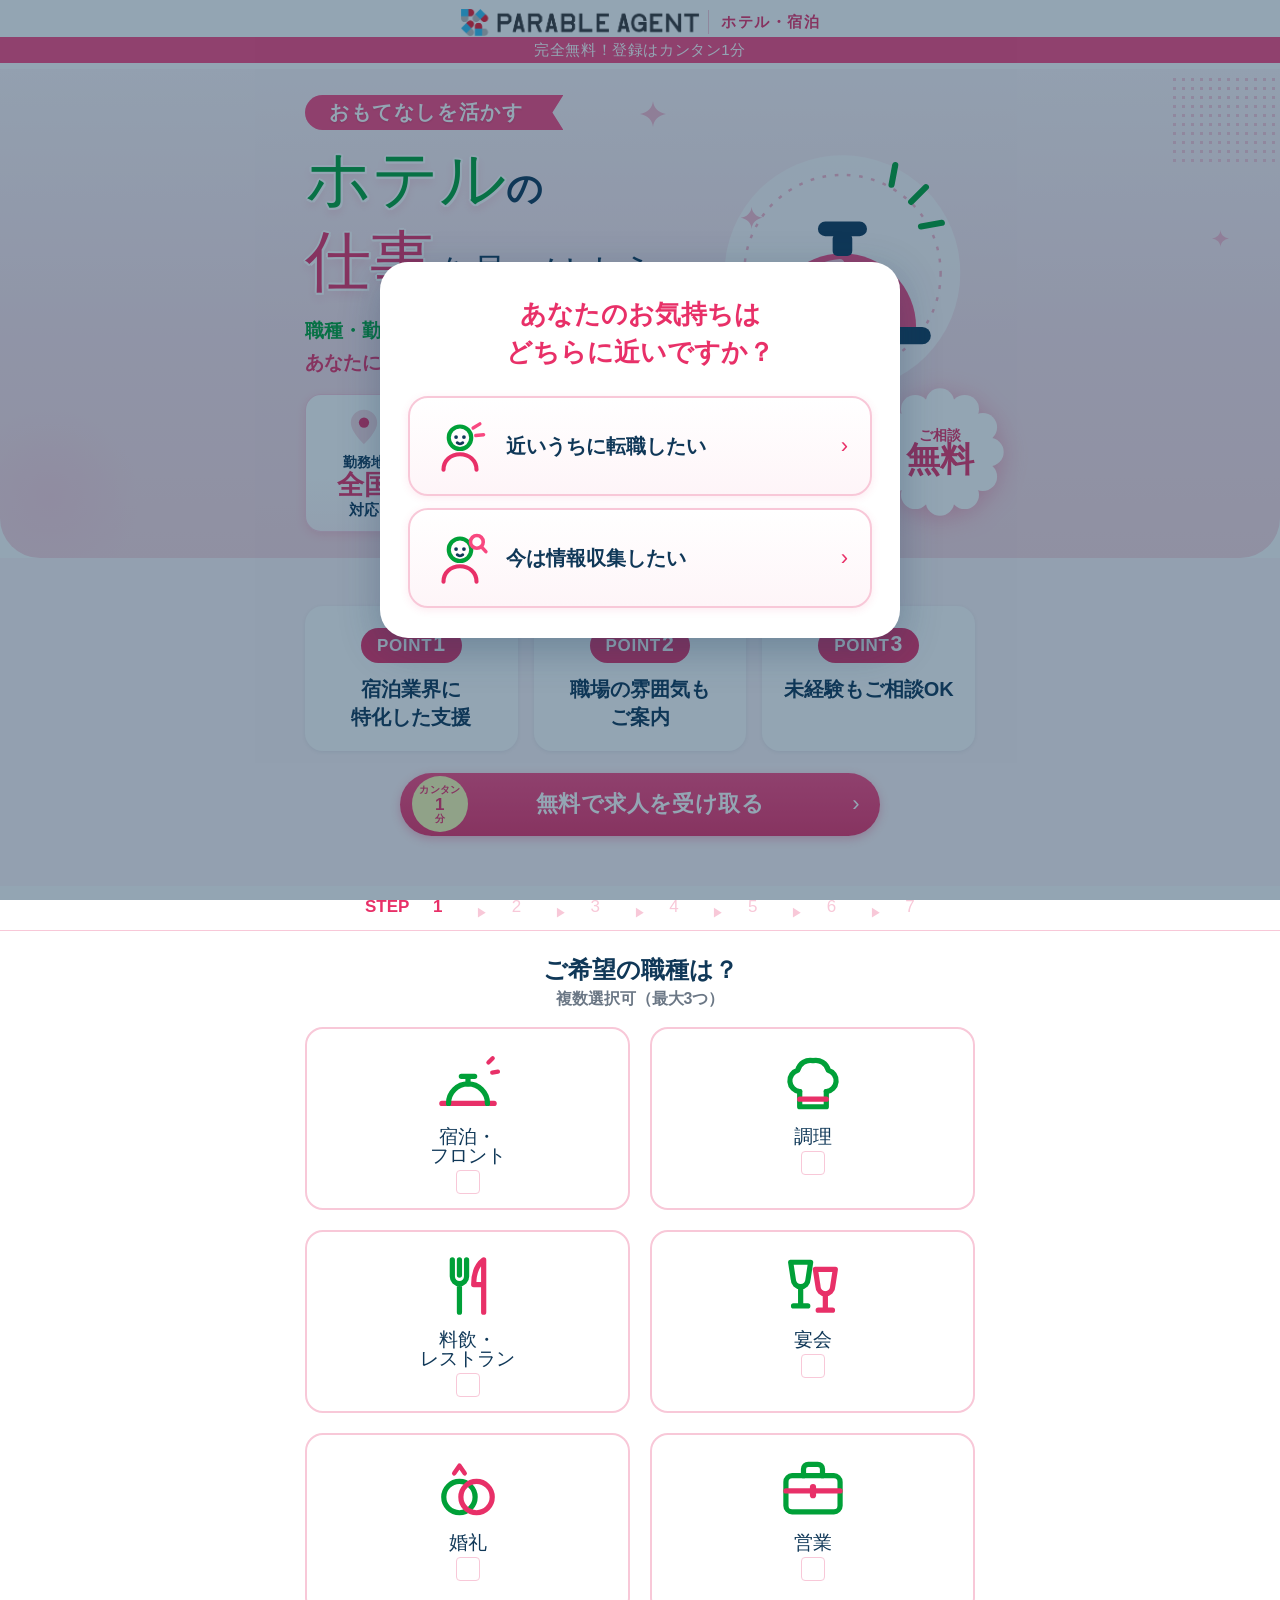
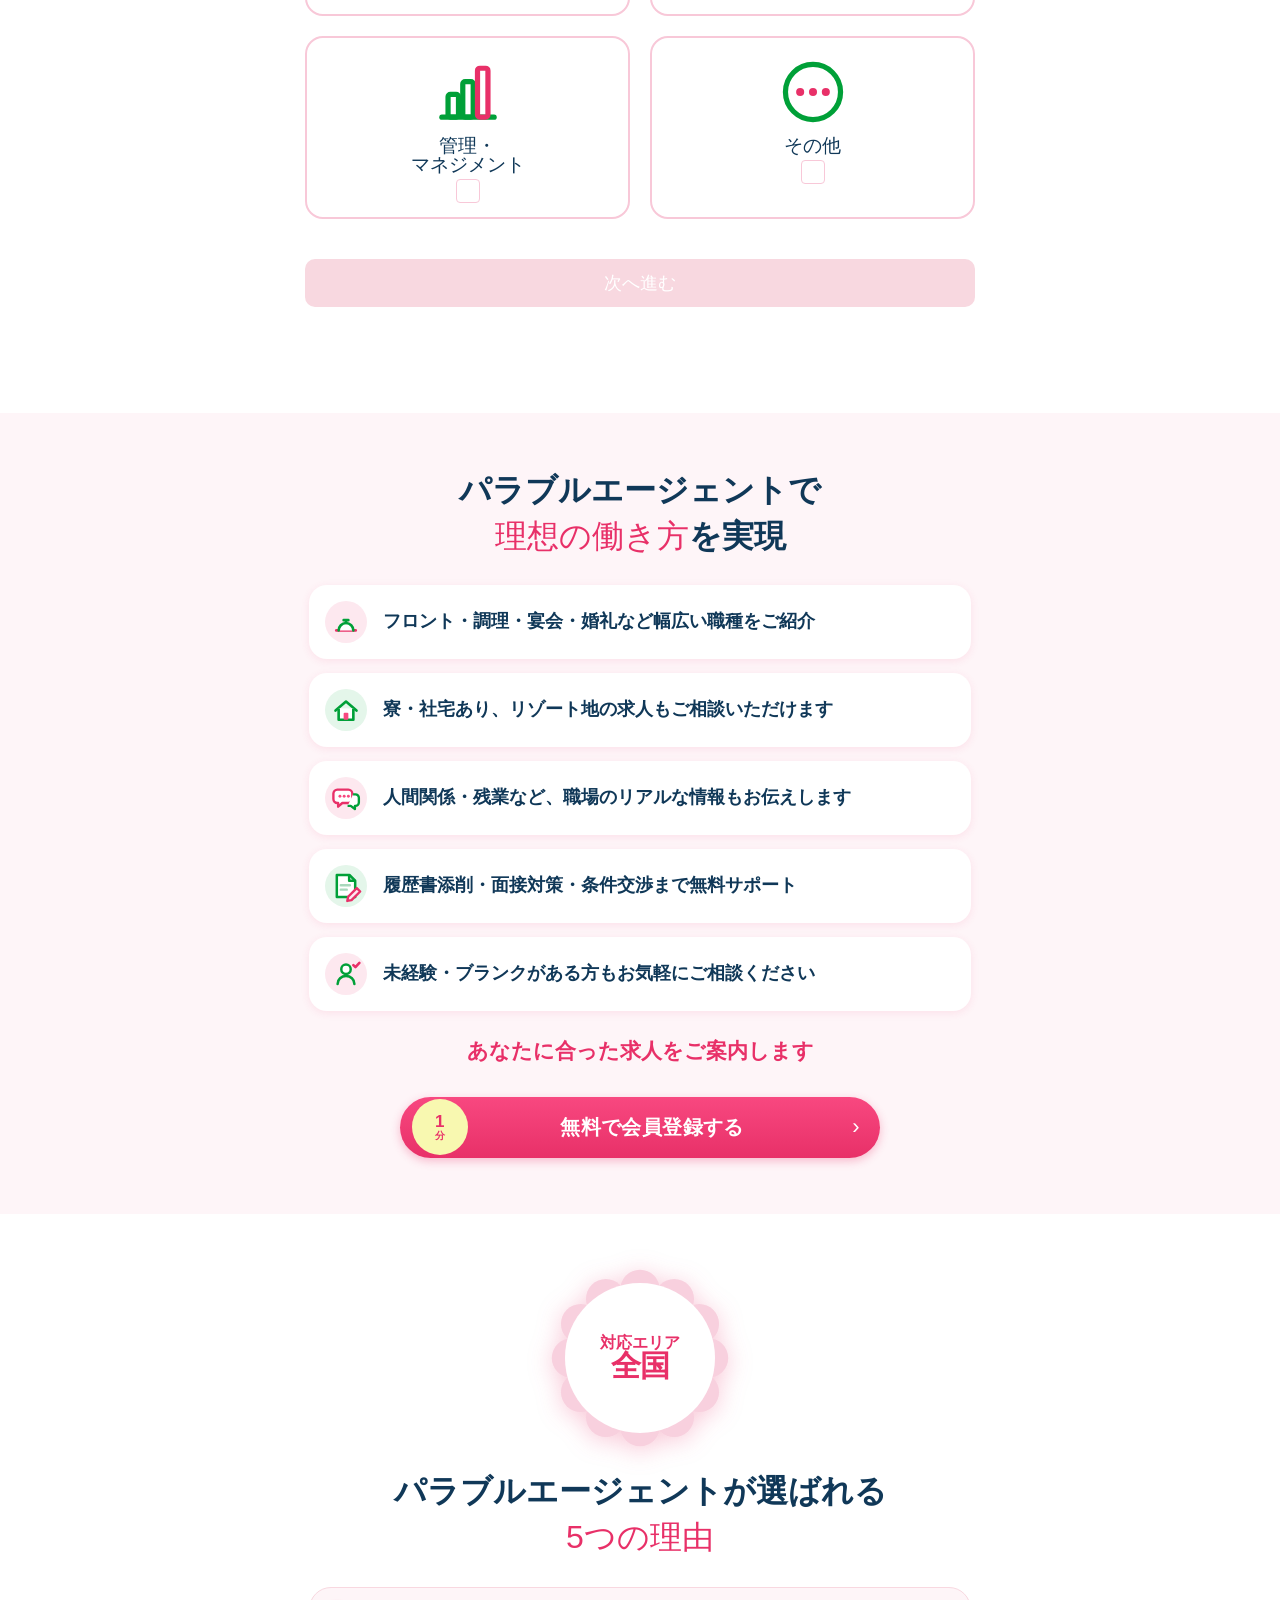
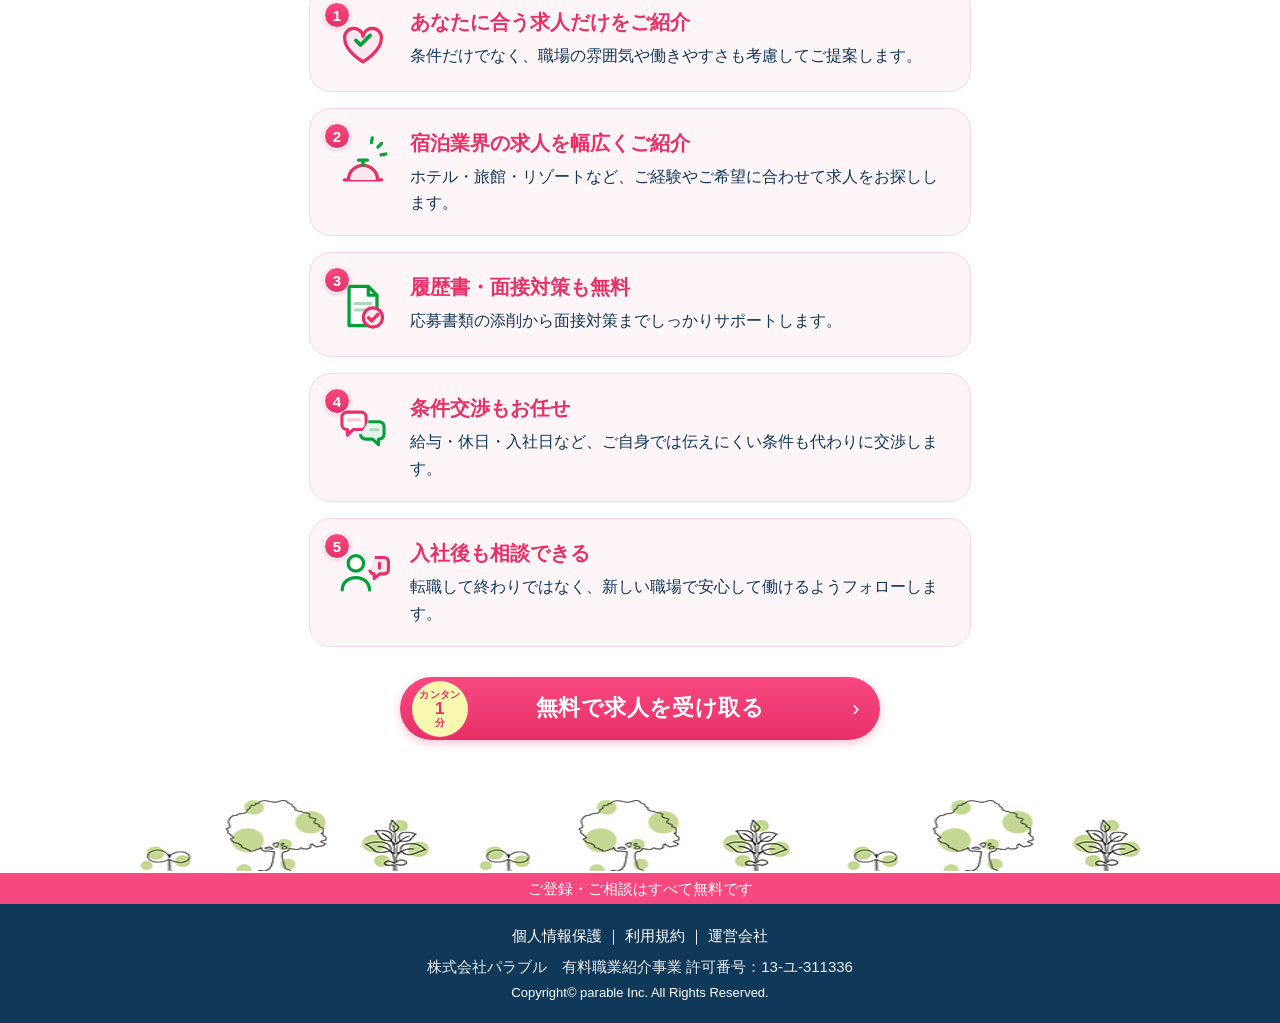
==== index.html @ 39549b9a "Restyle hotel LP to match kango LP3/LP4 design - Use LP4 stylesheets (reset/style_mini/lp4) and page" ====
<!DOCTYPE html>
<html lang="ja">

<head>
    <!-- Google Tag Manager（コンテナ GTM-PTF8NCDS。thanks.html も同じID） -->
    <script>
        (function (w, d, s, l, i) {
            w[l] = w[l] || []; w[l].push({ 'gtm.start': new Date().getTime(), event: 'gtm.js' });
            var f = d.getElementsByTagName(s)[0], j = d.createElement(s), dl = l != 'dataLayer' ? '&l=' + l : '';
            j.async = true; j.src = 'https://www.googletagmanager.com/gtm.js?id=' + i + dl; f.parentNode.insertBefore(j, f);
        })(window, document, 'script', 'dataLayer', 'GTM-PTF8NCDS');
    </script>
    <meta charset="UTF-8">
    <meta http-equiv="X-UA-Compatible" content="IE=edge">
    <meta name="viewport" content="width=device-width,initial-scale=1.0">
    <title>ホテル・旅館の仕事を見つけよう。｜宿泊業界の求人・転職 パラブルエージェント</title>
    <meta name="description" content="職種・勤務地・働き方のご希望に合わせて、ホテル・旅館・宿泊業界の求人をご紹介します。フロント・調理・レストラン・宴会・婚礼まで。登録はカンタン1分、完全無料。">
    <link rel="stylesheet" href="./css/reset.css?v=20261027d">
    <link rel="stylesheet" href="./css/style_mini.css?v=20261027d">
    <link rel="stylesheet" href="./css/lp4.css?v=20261027d">
    <link rel="stylesheet" href="./css/hotel.css?v=20261027d">
</head>

<body>
    <noscript><iframe src="https://www.googletagmanager.com/ns.html?id=GTM-PTF8NCDS" height="0" width="0" style="display:none;visibility:hidden"></iframe></noscript>

    <!-- 最初の質問（lp4 と同じ。回答は「お仕事のご状況」00NQ900000dKio1 に送信） -->
    <div class="step0-area" id="step0" hidden>
        <div class="step0-card" role="dialog" aria-modal="true" aria-labelledby="step0-hd">
            <p class="step0-hd" id="step0-hd">あなたのお気持ちは<br>どちらに近いですか？</p>
            <button type="button" class="step0-opt" data-step0="近いうちに転職したい">
                <span class="step0-opt__icon"><svg viewBox="0 0 32 32" fill="none" aria-hidden="true" stroke-linecap="round" stroke-linejoin="round"><circle cx="16" cy="11.6" r="6" stroke="#00a038" stroke-width="2.2"/><circle cx="13.9" cy="11.2" r="1" fill="#103858"/><circle cx="18.1" cy="11.2" r="1" fill="#103858"/><path d="M14.5 14.2a2.2 2.2 0 0 0 3 0" stroke="#103858" stroke-width="1.5"/><path d="M7.2 28.6c0-4.9 3.9-8.2 8.8-8.2s8.8 3.3 8.8 8.2" stroke="#e83068" stroke-width="2.2"/><path d="M23 6.4l3.6-2.2M24.4 10.4l4.2-.4" stroke="#f84880" stroke-width="1.8"/></svg></span>
                <span class="step0-opt__label">近いうちに転職したい</span>
            </button>
            <button type="button" class="step0-opt" data-step0="今は情報収集したい">
                <span class="step0-opt__icon"><svg viewBox="0 0 32 32" fill="none" aria-hidden="true" stroke-linecap="round" stroke-linejoin="round"><circle cx="16" cy="11.6" r="6" stroke="#00a038" stroke-width="2.2"/><circle cx="13.9" cy="11.2" r="1" fill="#103858"/><circle cx="18.1" cy="11.2" r="1" fill="#103858"/><path d="M14.5 14.2a2.2 2.2 0 0 0 3 0" stroke="#103858" stroke-width="1.5"/><path d="M7.2 28.6c0-4.9 3.9-8.2 8.8-8.2s8.8 3.3 8.8 8.2" stroke="#e83068" stroke-width="2.2"/><circle cx="25" cy="7.4" r="3.4" stroke="#f84880" stroke-width="1.9"/><path d="M27.6 10.2l2.2 2.4" stroke="#f84880" stroke-width="1.9"/></svg></span>
                <span class="step0-opt__label">今は情報収集したい</span>
            </button>
        </div>
    </div>
    <script>
        (function () {
            var e = document.getElementById('step0'); if (!e) return;
            e.hidden = false; document.documentElement.className += ' step0-open';
            // hotel.js が読み込めなかった場合でも、ページを操作できるようにする
            setTimeout(function () {
                if (!window.__hotelReady && !e.hidden) { e.hidden = true; document.documentElement.className = document.documentElement.className.replace(/\s*step0-open/, ''); }
            }, 8000);
        })();
    </script>

    <div class="window-adjus">
        <header class="header">
            <div class="header__inner">
                <h1 class="header__logo">
                    <img src="./img/logo.png" alt="パラブルエージェント" width="1010" height="122">
                    <span class="header__sub">ホテル・宿泊</span>
                </h1>
                <div class="header__p">
                    <p class="sec-inner">完全無料！登録はカンタン1分</p>
                </div>
            </div>
            <div class="top">
                <div class="sec-inner top__inner">
                    <div class="top__left">
                        <p class="fv-ribbon">おもてなしを活かす</p>
                        <h2 class="fv-copy"><span class="c-green">ホテル</span>の<br><span class="c-pink">仕事</span><span class="fv-copy__u">を見つけよう。</span></h2>
                        <p class="fv-sub"><em>職種・勤務地・働き方</em>のご希望に合わせて<br><b>あなたに合った求人</b>をご紹介します。</p>
                        <ul class="fv-points">
                            <li>
                                <svg class="fv-points__icon" viewBox="0 0 24 24" aria-hidden="true"><path d="M12 2.6c-4 0-7.2 3.1-7.2 7 0 5.2 7.2 11.8 7.2 11.8s7.2-6.6 7.2-11.8c0-3.9-3.2-7-7.2-7Z" fill="#f8d8e0"/><circle cx="12" cy="9.6" r="2.8" fill="#e83068"/></svg>
                                勤務地<span class="fv-points__num">全国<small>対応</small></span>
                            </li>
                            <li>
                                <svg class="fv-points__icon" viewBox="0 0 24 24" aria-hidden="true"><path d="M3.6 6.6a2.6 2.6 0 0 1 2.6-2.6h11.6a2.6 2.6 0 0 1 2.6 2.6v7.2a2.6 2.6 0 0 1-2.6 2.6H10l-4.4 3.6v-3.6h0a2.6 2.6 0 0 1-2-2.6Z" fill="#00a038"/><circle cx="8.4" cy="10.2" r="1.3" fill="#fff"/><circle cx="12" cy="10.2" r="1.3" fill="#fff"/><circle cx="15.6" cy="10.2" r="1.3" fill="#fff"/></svg>
                                相談だけでも<span class="fv-points__num">OK</span>
                            </li>
                            <li>
                                <svg class="fv-points__icon" viewBox="0 0 24 24" aria-hidden="true"><path d="M12 7.2c-3.6 0-6.5 3.1-6.5 6.9S8.4 21 12 21s6.5-3.1 6.5-6.9S15.6 7.2 12 7.2Z" fill="#f8d8e0"/><path d="M7 3.5h10l-2.2 3.2H9.2L7 3.5Z" fill="#f84880"/><text x="12" y="17.4" text-anchor="middle" font-size="8.4" font-weight="700" fill="#e83068">¥</text></svg>
                                条件交渉も<span class="fv-points__num">代行</span>
                            </li>
                        </ul>
                    </div>
                    <div class="fv-photo">
                        <!-- FV写真：img/fv-hotel.png（背景透過の人物写真 推奨 横700×縦1000px程度）を置くと表示。無ければイラストを表示 -->
                        <img src="./img/fv-hotel.png?v=20261027d" alt="" width="700" height="998" fetchpriority="high" decoding="async" onerror="this.remove()">
                        <svg class="fv-illust" viewBox="0 0 220 260" aria-hidden="true">
                            <circle cx="112" cy="150" r="96" fill="#fff" opacity=".75"/>
                            <circle cx="112" cy="150" r="80" fill="none" stroke="#e83068" stroke-opacity=".35" stroke-width="2" stroke-dasharray="3 7"/>
                            <rect x="40" y="194" width="144" height="14" rx="7" fill="#103858"/>
                            <path d="M52 194a60 60 0 0 1 120 0Z" fill="#f84880"/>
                            <path d="M66 186c4-26 22-42 44-44" fill="none" stroke="#fff" stroke-opacity=".7" stroke-width="7" stroke-linecap="round"/>
                            <rect x="104" y="118" width="16" height="18" rx="4" fill="#103858"/>
                            <rect x="92" y="108" width="40" height="12" rx="6" fill="#103858"/>
                            <path d="M168 92l12-12M176 112l17-3M152 78l3-16" stroke="#00a038" stroke-width="5" stroke-linecap="round"/>
                            <path d="M38 96c.5 5 3.5 8 9 9-5.5 1-8.5 4-9 9-.5-5-3.5-8-9-9 5.5-1 8.5-4 9-9Z" fill="#f8b8cd"/>
                        </svg>
                    </div>
                    <div class="fv-badge">
                        <span class="fv-badge__label">ご相談</span>
                        <span class="fv-badge__num">無料</span>
                    </div>
                </div>
            </div>
        </header>

        <main>
            <section class="achieve">
                <div class="sec-inner">
                    <ul class="achieve__list">
                        <li><span class="achieve__no">POINT<em>1</em></span><span class="achieve__text"><span class="achieve__nb">宿泊業界に</span><span class="achieve__nb">特化した支援</span></span></li>
                        <li><span class="achieve__no">POINT<em>2</em></span><span class="achieve__text"><span class="achieve__nb">職場の雰囲気も</span><span class="achieve__nb">ご案内</span></span></li>
                        <li><span class="achieve__no">POINT<em>3</em></span><span class="achieve__text"><span class="achieve__nb">未経験も</span><span class="achieve__nb">ご相談OK</span></span></li>
                    </ul>
                    <p class="achieve__cta"><a href="#form-top" class="cta-btn js-to-form"><span class="cta-btn__badge">カンタン<strong>1</strong>分</span>無料で求人を受け取る</a></p>
                </div>
            </section>

            <section class="contents" id="form-top">
                <div class="step-inner">
                    <form id="entryForm" action="https://webto.salesforce.com/servlet/servlet.WebToLead?encoding=UTF-8" method="POST" accept-charset="UTF-8" novalidate>
                        <input type="hidden" name="oid" value="00D2x0000075l4j">
                        <input type="hidden" name="retURL" value="https://hotel.parableagent.com/thanks.html">
                        <input type="hidden" name="lead_source" value="Web">
                        <input type="hidden" name="recordType" value="0122x000000he0w">
                        <input type="hidden" name="00NBL000000OKpf" value="HOTEL-LP1">
                        <input type="hidden" name="00N2x000008eoLl" id="birthRecord" value="">
                        <input type="hidden" name="00NQ900000dKio1" id="step0_value" value="">
                        <!-- 迷惑送信対策（人には見えない。入力があれば送信しない） -->
                        <div class="hp" aria-hidden="true"><input type="text" name="hp_company_url" id="hpField" tabindex="-1" autocomplete="off"></div>

                        <div class="maincont">
                            <div class="comstep-bg">
                                <p class="comstep" aria-live="polite"><span>STEP</span><span class="stepnum num1 active">1</span><span class="arrow">▶︎</span><span class="stepnum num2">2</span><span class="arrow">▶︎</span><span class="stepnum num3">3</span><span class="arrow">▶︎</span><span class="stepnum num4">4</span><span class="arrow">▶︎</span><span class="stepnum num5">5</span><span class="arrow">▶︎</span><span class="stepnum num6">6</span><span class="arrow">▶︎</span><span class="stepnum num7">7</span></p>
                            </div>
                            <div class="maincontin">
                                <!-- STEP 1 希望職種 -->
                                <div class="mainarea step01 is-active" data-step="1">
                                    <h2 class="stephd">ご希望の職種は？<span class="multi-note">複数選択可（最大3つ）</span></h2>
                                    <div class="radio-container" data-max="3">
                                    <div class="radio radio--check">
                                        <label for="0hT8Sr_1">
                                            <input type="checkbox" id="0hT8Sr_1" name="00NQ900000hT8Sr" value="宿泊・フロント">
                                            <span class="radio__left"><svg class="qual-icon" viewBox="0 0 32 32" fill="none" aria-hidden="true" stroke-linecap="round" stroke-linejoin="round"><path d="M5 24.6h22" stroke="#e83068" stroke-width="2.2"/><path d="M7.8 24.6a8.2 8.2 0 0 1 16.4 0" stroke="#00a038" stroke-width="2.2"/><path d="M16 16.4v-3.2M13.2 13.2h5.6" stroke="#00a038" stroke-width="2.2"/><path d="M24.6 7.4l1.8-1.8M26.2 11.6l2.4-.4" stroke="#e83068" stroke-width="1.8"/></svg></span>
                                            <div class="radio__right"><span>宿泊・<br>フロント</span></div>
                                        </label>
                                    </div>
                                    <div class="radio radio--check">
                                        <label for="0hT8Sr_2">
                                            <input type="checkbox" id="0hT8Sr_2" name="00NQ900000hT8Sr" value="調理">
                                            <span class="radio__left"><svg class="qual-icon" viewBox="0 0 32 32" fill="none" aria-hidden="true" stroke-linecap="round" stroke-linejoin="round"><path d="M10.4 19.6v6.4h11.2v-6.4" stroke="#00a038" stroke-width="2.2"/><path d="M10.4 19.6A4.6 4.6 0 0 1 9.6 10.6 5.4 5.4 0 0 1 16 6.6a5.4 5.4 0 0 1 6.4 4 4.6 4.6 0 0 1-.8 9" stroke="#00a038" stroke-width="2.2"/><path d="M10.4 22.8h11.2" stroke="#e83068" stroke-width="2.2"/></svg></span>
                                            <div class="radio__right"><span>調理</span></div>
                                        </label>
                                    </div>
                                    <div class="radio radio--check">
                                        <label for="0hT8Sr_3">
                                            <input type="checkbox" id="0hT8Sr_3" name="00NQ900000hT8Sr" value="料飲・レストラン">
                                            <span class="radio__left"><svg class="qual-icon" viewBox="0 0 32 32" fill="none" aria-hidden="true" stroke-linecap="round" stroke-linejoin="round"><path d="M9.4 5v7a3 3 0 0 0 3 3v12M12.4 5v6.4M15.4 5v7a3 3 0 0 1-3 3" stroke="#00a038" stroke-width="2.2"/><path d="M22.6 27V5c-3 2.2-4.2 6.2-4.2 10.4h4.2" stroke="#e83068" stroke-width="2.2"/></svg></span>
                                            <div class="radio__right"><span>料飲・<br>レストラン</span></div>
                                        </label>
                                    </div>
                                    <div class="radio radio--check">
                                        <label for="0hT8Sr_4">
                                            <input type="checkbox" id="0hT8Sr_4" name="00NQ900000hT8Sr" value="宴会">
                                            <span class="radio__left"><svg class="qual-icon" viewBox="0 0 32 32" fill="none" aria-hidden="true" stroke-linecap="round" stroke-linejoin="round"><path d="M6.6 6h8.4l-1.1 7.2a3.1 3.1 0 0 1-6.2 0Z" stroke="#00a038" stroke-width="2.2"/><path d="M10.8 16.4v8M7.8 24.4h6" stroke="#00a038" stroke-width="2.2"/><path d="M17 9h8.4l-1.1 7.2a3.1 3.1 0 0 1-6.2 0Z" stroke="#e83068" stroke-width="2.2"/><path d="M21.2 19.4v6.8M18.2 26.2h6" stroke="#e83068" stroke-width="2.2"/></svg></span>
                                            <div class="radio__right"><span>宴会</span></div>
                                        </label>
                                    </div>
                                    <div class="radio radio--check">
                                        <label for="0hT8Sr_5">
                                            <input type="checkbox" id="0hT8Sr_5" name="00NQ900000hT8Sr" value="婚礼">
                                            <span class="radio__left"><svg class="qual-icon" viewBox="0 0 32 32" fill="none" aria-hidden="true" stroke-linecap="round" stroke-linejoin="round"><circle cx="12.4" cy="19.4" r="6.6" stroke="#00a038" stroke-width="2.2"/><circle cx="19.6" cy="19.4" r="6.6" stroke="#e83068" stroke-width="2.2"/><path d="M10.2 9.4l2.2-3.2 2.2 3.2" stroke="#e83068" stroke-width="1.9"/></svg></span>
                                            <div class="radio__right"><span>婚礼</span></div>
                                        </label>
                                    </div>
                                    <div class="radio radio--check">
                                        <label for="0hT8Sr_6">
                                            <input type="checkbox" id="0hT8Sr_6" name="00NQ900000hT8Sr" value="営業">
                                            <span class="radio__left"><svg class="qual-icon" viewBox="0 0 32 32" fill="none" aria-hidden="true" stroke-linecap="round" stroke-linejoin="round"><rect x="4.6" y="10.4" width="22.8" height="15.2" rx="2.6" stroke="#00a038" stroke-width="2.2"/><path d="M12 10.4V7.6a2 2 0 0 1 2-2h4a2 2 0 0 1 2 2v2.8" stroke="#00a038" stroke-width="2.2"/><path d="M4.6 16.8h22.8" stroke="#e83068" stroke-width="2.2"/><path d="M16 15.2v3.4" stroke="#e83068" stroke-width="2.6"/></svg></span>
                                            <div class="radio__right"><span>営業</span></div>
                                        </label>
                                    </div>
                                    <div class="radio radio--check">
                                        <label for="0hT8Sr_7">
                                            <input type="checkbox" id="0hT8Sr_7" name="00NQ900000hT8Sr" value="管理・マネジメント">
                                            <span class="radio__left"><svg class="qual-icon" viewBox="0 0 32 32" fill="none" aria-hidden="true" stroke-linecap="round" stroke-linejoin="round"><path d="M5 26.6h22" stroke="#00a038" stroke-width="2.2"/><rect x="7.6" y="17" width="4.4" height="9.6" rx="1" stroke="#00a038" stroke-width="2.2"/><rect x="13.8" y="11.6" width="4.4" height="15" rx="1" stroke="#00a038" stroke-width="2.2"/><rect x="20" y="6" width="4.4" height="20.6" rx="1" stroke="#e83068" stroke-width="2.2"/></svg></span>
                                            <div class="radio__right"><span>管理・<br>マネジメント</span></div>
                                        </label>
                                    </div>
                                    <div class="radio radio--check">
                                        <label for="0hT8Sr_8">
                                            <input type="checkbox" id="0hT8Sr_8" name="00NQ900000hT8Sr" value="その他">
                                            <span class="radio__left"><svg class="qual-icon" viewBox="0 0 32 32" fill="none" aria-hidden="true" stroke-linecap="round" stroke-linejoin="round"><circle cx="16" cy="16" r="11.6" stroke="#00a038" stroke-width="2.2"/><circle cx="10.6" cy="16" r="1.7" fill="#e83068"/><circle cx="16" cy="16" r="1.7" fill="#e83068"/><circle cx="21.4" cy="16" r="1.7" fill="#e83068"/></svg></span>
                                            <div class="radio__right"><span>その他</span></div>
                                        </label>
                                    </div>
                                    </div>
                                <div class="step__btn-container">
                                    <p class="nextbtn-box"><a class="nextbtn" href="#form-top" data-go="2" aria-disabled="true">次へ進む</a></p>
                                </div>
                                </div>

                                <!-- STEP 2 雇用形態 -->
                                <div class="mainarea step02" data-step="2">
                                    <h2 class="stephd">ご希望の働き方</h2>
                                    <div class="radio-container">
                                    <div class="radio">
                                        <label for="00OLIm_1">
                                            <input type="radio" id="00OLIm_1" name="00NBL000000OLIm" value="正社員">
                                            <span class="radio__left"><svg class="qual-icon" viewBox="0 0 32 32" fill="none" aria-hidden="true" stroke-linecap="round" stroke-linejoin="round"><rect x="4.5" y="7" width="23" height="18" rx="2.6" stroke="#00a038" stroke-width="2.2"/><circle cx="11.6" cy="14" r="2.7" stroke="#e83068" stroke-width="2.2"/><path d="M7.6 21.4a4.1 4.1 0 0 1 8 0" stroke="#e83068" stroke-width="2.2"/><path d="M18.4 13h5.6M18.4 17.6h4" stroke="#00a038" stroke-width="2.2"/></svg></span>
                                            <div class="radio__right"><span>正社員</span></div>
                                        </label>
                                    </div>
                                    <div class="radio">
                                        <label for="00OLIm_2">
                                            <input type="radio" id="00OLIm_2" name="00NBL000000OLIm" value="契約社員">
                                            <span class="radio__left"><svg class="qual-icon" viewBox="0 0 32 32" fill="none" aria-hidden="true" stroke-linecap="round" stroke-linejoin="round"><path d="M8.4 4.6h10.4l4.8 4.8v18H8.4Z" stroke="#00a038" stroke-width="2.2"/><path d="M18.8 4.6v4.8h4.8" stroke="#00a038" stroke-width="2.2"/><path d="M12 15.2h8M12 19.8h5.4" stroke="#e83068" stroke-width="2.2"/></svg></span>
                                            <div class="radio__right"><span>契約社員</span></div>
                                        </label>
                                    </div>
                                    <div class="radio">
                                        <label for="00OLIm_3">
                                            <input type="radio" id="00OLIm_3" name="00NBL000000OLIm" value="アルバイト・パート">
                                            <span class="radio__left"><svg class="qual-icon" viewBox="0 0 32 32" fill="none" aria-hidden="true" stroke-linecap="round" stroke-linejoin="round"><circle cx="16" cy="16" r="11.4" stroke="#00a038" stroke-width="2.2"/><path d="M16 9.4V16l4.8 3.2" stroke="#e83068" stroke-width="2.4"/></svg></span>
                                            <div class="radio__right"><span>アルバイト・<br>パート</span></div>
                                        </label>
                                    </div>
                                    <div class="radio">
                                        <label for="00OLIm_4">
                                            <input type="radio" id="00OLIm_4" name="00NBL000000OLIm" value="こだわらない">
                                            <span class="radio__left"><svg class="qual-icon" viewBox="0 0 32 32" fill="none" aria-hidden="true" stroke-linecap="round" stroke-linejoin="round"><circle cx="16" cy="16" r="11.6" stroke="#00a038" stroke-width="2.2"/><text x="16" y="22" text-anchor="middle" font-size="15" font-weight="700" fill="#e83068" stroke="none">?</text></svg></span>
                                            <div class="radio__right"><span>こだわらない</span></div>
                                        </label>
                                    </div>
                                    </div>
                                <div class="advice step2__advice">
                                    <div class="advice__img"><img src="./img/advice.gif" alt="アドバイザー" width="117" height="124"></div>
                                    <div class="advice__text"><p>雇用形態はご登録後のご相談で<br>変更することもできます。</p></div>
                                </div>
                                <div class="step__btn-container">
                                    <p class="prevbtn-box"><a class="prevbtn" href="#form-top" data-go="1">戻る</a></p>
                                </div>
                                </div>

                                <!-- STEP 3 時期 -->
                                <div class="mainarea step03" data-step="3">
                                    <h2 class="stephd">ご希望の就業時期</h2>
                                    <div class="radio-container">
                                    <div class="radio">
                                        <label for="08eoMP_1">
                                            <input type="radio" id="08eoMP_1" name="00N2x000008eoMP" value="すぐに">
                                            <span class="radio__left"><svg class="qual-icon" viewBox="0 0 32 32" fill="none" aria-hidden="true" stroke-linecap="round" stroke-linejoin="round"><path d="M4.5 9.6a2.6 2.6 0 0 1 2.6-2.6h17.8a2.6 2.6 0 0 1 2.6 2.6v15.8a2.6 2.6 0 0 1-2.6 2.6H7.1a2.6 2.6 0 0 1-2.6-2.6Z" stroke="#00a038" stroke-width="2.2"/><path d="M4.5 13.4h23" stroke="#00a038" stroke-width="2.2"/><path d="M11 4.4v4.6M21 4.4v4.6" stroke="#00a038" stroke-width="2.2"/><text x="16" y="25" text-anchor="middle" font-size="12" font-weight="700" fill="#e83068" stroke="none">!</text></svg></span>
                                            <div class="radio__right"><span>すぐに</span></div>
                                        </label>
                                    </div>
                                    <div class="radio">
                                        <label for="08eoMP_2">
                                            <input type="radio" id="08eoMP_2" name="00N2x000008eoMP" value="3ヶ月以内">
                                            <span class="radio__left"><svg class="qual-icon" viewBox="0 0 32 32" fill="none" aria-hidden="true" stroke-linecap="round" stroke-linejoin="round"><path d="M4.5 9.6a2.6 2.6 0 0 1 2.6-2.6h17.8a2.6 2.6 0 0 1 2.6 2.6v15.8a2.6 2.6 0 0 1-2.6 2.6H7.1a2.6 2.6 0 0 1-2.6-2.6Z" stroke="#00a038" stroke-width="2.2"/><path d="M4.5 13.4h23" stroke="#00a038" stroke-width="2.2"/><path d="M11 4.4v4.6M21 4.4v4.6" stroke="#00a038" stroke-width="2.2"/><text x="16" y="25" text-anchor="middle" font-size="10.5" font-weight="700" fill="#e83068" stroke="none">3</text></svg></span>
                                            <div class="radio__right"><span>3ヶ月以内</span></div>
                                        </label>
                                    </div>
                                    <div class="radio">
                                        <label for="08eoMP_3">
                                            <input type="radio" id="08eoMP_3" name="00N2x000008eoMP" value="6ヶ月以内">
                                            <span class="radio__left"><svg class="qual-icon" viewBox="0 0 32 32" fill="none" aria-hidden="true" stroke-linecap="round" stroke-linejoin="round"><path d="M4.5 9.6a2.6 2.6 0 0 1 2.6-2.6h17.8a2.6 2.6 0 0 1 2.6 2.6v15.8a2.6 2.6 0 0 1-2.6 2.6H7.1a2.6 2.6 0 0 1-2.6-2.6Z" stroke="#00a038" stroke-width="2.2"/><path d="M4.5 13.4h23" stroke="#00a038" stroke-width="2.2"/><path d="M11 4.4v4.6M21 4.4v4.6" stroke="#00a038" stroke-width="2.2"/><text x="16" y="25" text-anchor="middle" font-size="10.5" font-weight="700" fill="#e83068" stroke="none">6</text></svg></span>
                                            <div class="radio__right"><span>6ヶ月以内</span></div>
                                        </label>
                                    </div>
                                    <div class="radio">
                                        <label for="08eoMP_4">
                                            <input type="radio" id="08eoMP_4" name="00N2x000008eoMP" value="1年以内">
                                            <span class="radio__left"><svg class="qual-icon" viewBox="0 0 32 32" fill="none" aria-hidden="true" stroke-linecap="round" stroke-linejoin="round"><path d="M4.5 9.6a2.6 2.6 0 0 1 2.6-2.6h17.8a2.6 2.6 0 0 1 2.6 2.6v15.8a2.6 2.6 0 0 1-2.6 2.6H7.1a2.6 2.6 0 0 1-2.6-2.6Z" stroke="#00a038" stroke-width="2.2"/><path d="M4.5 13.4h23" stroke="#00a038" stroke-width="2.2"/><path d="M11 4.4v4.6M21 4.4v4.6" stroke="#00a038" stroke-width="2.2"/><text x="16" y="25" text-anchor="middle" font-size="9" font-weight="700" fill="#e83068" stroke="none">12</text></svg></span>
                                            <div class="radio__right"><span>1年以内</span></div>
                                        </label>
                                    </div>
                                    <div class="radio">
                                        <label for="08eoMP_5">
                                            <input type="radio" id="08eoMP_5" name="00N2x000008eoMP" value="時期は決めていない">
                                            <span class="radio__left"><svg class="qual-icon" viewBox="0 0 32 32" fill="none" aria-hidden="true" stroke-linecap="round" stroke-linejoin="round"><path d="M4.5 9.6a2.6 2.6 0 0 1 2.6-2.6h17.8a2.6 2.6 0 0 1 2.6 2.6v15.8a2.6 2.6 0 0 1-2.6 2.6H7.1a2.6 2.6 0 0 1-2.6-2.6Z" stroke="#00a038" stroke-width="2.2"/><path d="M4.5 13.4h23" stroke="#00a038" stroke-width="2.2"/><path d="M11 4.4v4.6M21 4.4v4.6" stroke="#00a038" stroke-width="2.2"/><text x="16" y="25" text-anchor="middle" font-size="12" font-weight="700" fill="#e83068" stroke="none">?</text></svg></span>
                                            <div class="radio__right"><span>時期は<br>決めていない</span></div>
                                        </label>
                                    </div>
                                    </div>
                                <div class="step__btn-container">
                                    <p class="prevbtn-box"><a class="prevbtn" href="#form-top" data-go="2">戻る</a></p>
                                </div>
                                </div>

                                <!-- STEP 4 勤務地・転居 -->
                                <div class="mainarea step-pref" data-step="4">
                                    <h2 class="stephd">ご希望の勤務地は？<span class="multi-note">複数選択可</span></h2>
                                    <p class="pref-picked" id="prefPicked">エリアを開いて都道府県を選んでください</p>
                                    <div class="region-list" id="prefRegions"><!-- js/hotel.js で生成 --></div>
                                    <h3 class="stephd stephd--sub">転居を伴う転職は可能ですか？</h3>
                                    <div class="radio-container radio-container--3">
                                    <div class="radio radio--compact">
                                        <label for="0hT70X_1">
                                            <input type="radio" id="0hT70X_1" name="00NQ900000hT70X" value="可能">
                                            <span class="radio__left"><svg class="qual-icon" viewBox="0 0 32 32" fill="none" aria-hidden="true" stroke-linecap="round" stroke-linejoin="round"><path d="M5 15.4 16 6.2l11 9.2" stroke="#00a038" stroke-width="2.2"/><path d="M8.4 13v13.4h15.2V13" stroke="#00a038" stroke-width="2.2"/><path d="M12.4 19.6l2.6 2.6 4.8-5" stroke="#e83068" stroke-width="2.4"/></svg></span>
                                            <div class="radio__right"><span>可能</span></div>
                                        </label>
                                    </div>
                                    <div class="radio radio--compact">
                                        <label for="0hT70X_2">
                                            <input type="radio" id="0hT70X_2" name="00NQ900000hT70X" value="条件によって可能">
                                            <span class="radio__left"><svg class="qual-icon" viewBox="0 0 32 32" fill="none" aria-hidden="true" stroke-linecap="round" stroke-linejoin="round"><path d="M5 15.4 16 6.2l11 9.2" stroke="#00a038" stroke-width="2.2"/><path d="M8.4 13v13.4h15.2V13" stroke="#00a038" stroke-width="2.2"/><text x="16" y="24.4" text-anchor="middle" font-size="10" font-weight="700" fill="#e83068" stroke="none">?</text></svg></span>
                                            <div class="radio__right"><span>条件によって<br>可能</span></div>
                                        </label>
                                    </div>
                                    <div class="radio radio--compact">
                                        <label for="0hT70X_3">
                                            <input type="radio" id="0hT70X_3" name="00NQ900000hT70X" value="難しい">
                                            <span class="radio__left"><svg class="qual-icon" viewBox="0 0 32 32" fill="none" aria-hidden="true" stroke-linecap="round" stroke-linejoin="round"><path d="M5 15.4 16 6.2l11 9.2" stroke="#00a038" stroke-width="2.2"/><path d="M8.4 13v13.4h15.2V13" stroke="#00a038" stroke-width="2.2"/><path d="M13 17.4l6 6M19 17.4l-6 6" stroke="#e83068" stroke-width="2.4"/></svg></span>
                                            <div class="radio__right"><span>難しい</span></div>
                                        </label>
                                    </div>
                                    </div>
                                <div class="advice step4__advice">
                                    <div class="advice__img"><img src="./img/advice.gif" alt="アドバイザー" width="117" height="124"></div>
                                    <div class="advice__text"><p>複数の勤務地を選ぶと、<br>ご紹介できる求人が増えます。</p></div>
                                </div>
                                <div class="step__btn-container">
                                    <p class="prevbtn-box"><a class="prevbtn" href="#form-top" data-go="3">戻る</a></p>
                                    <p class="nextbtn-box"><a class="nextbtn" href="#form-top" data-go="5" aria-disabled="true">次へ進む</a></p>
                                </div>
                                </div>

                                <!-- STEP 5 住所 -->
                                <div class="mainarea step04" data-step="5">
                                    <h2 class="stephd">お住まいはどちらですか？<span class="not-publish">公開されません</span></h2>
                                    <div class="h-adr">
                                        <span class="p-country-name" style="display:none;">Japan</span>
                                        <div class="form-container">
                                            <p class="form-title postal-code-title">● 郵便番号</p>
                                            <input type="text" class="p-postal-code form-postal-code" id="zip" name="zip" maxlength="8" inputmode="numeric" autocomplete="postal-code" placeholder="例) 1234567">
                                            <p class="zip-bubble" id="zipBubble" hidden></p>
                                            <p class="yubin-text"><a href="#" class="zip-fallback-toggle" id="zipToggle" role="button" aria-expanded="false" aria-controls="zipFallback">郵便番号が分からない方はこちら</a></p>
                                        </div>
                                        <div class="zip-fallback" id="zipFallback" hidden>
                                            <div class="form-container">
                                                <p class="form-title">● 都道府県</p>
                                                <select name="state" class="p-region form-pref" id="pref" autocomplete="address-level1">
                                                    <option value="" class="select-first">選択してください</option>
                                                </select>
                                            </div>
                                            <div class="form-container">
                                                <p class="form-title">● 市区町村</p>
                                                <input name="city" type="text" id="city" placeholder="例) 港区" autocomplete="address-level2" class="form-address p-locality p-extended-address">
                                            </div>
                                        </div>
                                    </div>
                                <div class="advice step4__advice">
                                    <div class="advice__img"><img src="./img/advice.gif" alt="アドバイザー" width="117" height="124"></div>
                                    <div class="advice__text"><p>お住まいから通いやすい求人や、<br>寮・社宅のある求人もご相談いただけます。</p></div>
                                </div>
                                <div class="step__btn-container">
                                    <p class="prevbtn-box"><a class="prevbtn" href="#form-top" data-go="4">戻る</a></p>
                                    <p class="nextbtn-box"><a class="nextbtn" href="#form-top" data-go="6" aria-disabled="true">次へ進む</a></p>
                                </div>
                                </div>

                                <!-- STEP 6 氏名・生まれ年 -->
                                <div class="mainarea step05" data-step="6">
                                    <p class="rest-q">あと<span>1</span>問です</p>
                                    <h2 class="stephd">お名前・生まれ年<span class="not-publish">公開されません</span></h2>
                                    <div class="form-container form-name">
                                        <p class="form-title">● お名前</p>
                                        <span class="form-title-sei">姓:</span><input class="form-name-sei" type="text" id="lastName" name="last_name" autocomplete="family-name" placeholder="例) 山田">
                                        <span class="form-title-mei">名:</span><input class="form-name-mei" type="text" id="firstName" name="first_name" autocomplete="given-name" placeholder="例) 花子">
                                        <p class="form-title">● 生まれ年</p>
                                        <select class="birthday-years" id="birthYear" name="00NQ9000003vidi" autocomplete="bday-year">
                                            <option value="" class="select-first">選択してください</option>
                                        </select><span class="birthday-text">年</span>
                                    </div>
                                <div class="advice step5__advice">
                                    <div class="advice__img"><img src="./img/advice.gif" alt="アドバイザー" width="117" height="124"></div>
                                    <div class="advice__text"><p>給与情報などがより正確に分かります。</p></div>
                                </div>
                                <div class="step__btn-container">
                                    <p class="prevbtn-box"><a class="prevbtn" href="#form-top" data-go="5">戻る</a></p>
                                    <p class="nextbtn-box"><a class="nextbtn" href="#form-top" data-go="7" aria-disabled="true">次へ進む</a></p>
                                </div>
                                </div>

                                <!-- STEP 7 連絡先 -->
                                <div class="mainarea step06" data-step="7">
                                    <div class="form-container">
                                        <h2 class="stephd">電話番号・メールアドレス<span class="not-publish">公開されません</span></h2>
                                        <p class="form-title">● 電話番号</p>
                                        <input class="form-tel" type="tel" inputmode="tel" autocomplete="tel" placeholder="例) 09012345678" id="tel" name="mobile">
                                        <p class="form-err" id="telErr" hidden>電話番号を正しく入力してください（ハイフンなし10〜11桁）</p>
                                        <p class="form-title">● メールアドレス<span class="form-optional">任意</span></p>
                                        <input class="form-email" type="email" inputmode="email" autocomplete="email" placeholder="例) example@mail.com" id="email" name="email">
                                        <p class="form-err" id="emailErr" hidden>メールアドレスの形式が正しくありません</p>
                                <div class="advice step6__advice">
                                    <div class="advice__img"><img src="./img/advice.gif" alt="アドバイザー" width="117" height="124"></div>
                                    <div class="advice__text"><p>お疲れ様でした！<br>ありがとうございます！</p></div>
                                </div>
                                        <button type="submit" class="submit" id="submitBtn">
                                            <span>利用規約に同意して</span>
                                            あなたにぴったりの求人を受け取る
                                        </button>
                                        <div class="terms">
                                            <a class="prevbtn-step6" href="#form-top" data-go="6">戻る</a>
                                            <a href="./terms.html" target="_blank" rel="noopener">利用規約</a>
                                            <a href="./privacy.html" target="_blank" rel="noopener">個人情報保護</a>
                                        </div>
                                    </div>
                                </div>
                            </div>
                        </div>
                    </form>
                </div>
            </section>

            <section class="proof">
                <div class="sec-inner">
                    <div class="proof__visual" id="proofVisual">
                        <!-- 写真：img/proof-hotel.jpg（横1280×縦1024px程度）を置くと表示。無ければこのブロックごと非表示 -->
                        <img src="./img/proof-hotel.jpg?v=20261027d" alt="" width="1280" height="1024" loading="lazy" decoding="async" onerror="this.parentNode.remove()">
                        <p class="stat-badge stat-badge--float"><span class="stat-badge__label">ご相談</span><span class="stat-badge__num">無料</span></p>
                    </div>
                    <h2 class="sec-hd">パラブルエージェントで<br><span class="c-pink">理想の働き方</span>を実現</h2>
                    <ul class="proof__list">
                        <li><span class="proof__ico"><svg viewBox="0 0 32 32" aria-hidden="true"><circle cx="16" cy="16" r="16" fill="#fde8ef"/><path d="M8.6 22.4h14.8" stroke="#e83068" stroke-width="2" stroke-linecap="round"/><path d="M10.4 22.4a5.6 5.6 0 0 1 11.2 0" fill="#fff" stroke="#00a038" stroke-width="2" stroke-linecap="round"/><path d="M16 16.8v-2.2M14.2 14.6h3.6" stroke="#00a038" stroke-width="2" stroke-linecap="round"/></svg></span>フロント・調理・宴会・婚礼など幅広い職種をご紹介</li>
                        <li><span class="proof__ico"><svg viewBox="0 0 32 32" aria-hidden="true"><circle cx="16" cy="16" r="16" fill="#e4f6ea"/><path d="M8 16.4 16 9.6l8 6.8" fill="none" stroke="#00a038" stroke-width="2" stroke-linecap="round" stroke-linejoin="round"/><path d="M10.4 14.8v8.6h11.2v-8.6" fill="#fff" stroke="#00a038" stroke-width="2" stroke-linejoin="round"/><rect x="14.2" y="18" width="3.6" height="5.4" rx=".8" fill="#f84880"/></svg></span>寮・社宅あり、リゾート地の求人もご相談いただけます</li>
                        <li><span class="proof__ico"><svg viewBox="0 0 32 32" aria-hidden="true"><circle cx="16" cy="16" r="16" fill="#fde8ef"/><path d="M6.4 12.6a3 3 0 0 1 3-3h8.4a3 3 0 0 1 3 3v4.2a3 3 0 0 1-3 3h-4.6L10 22.6v-2.8H9.4a3 3 0 0 1-3-3v-4.2Z" fill="#fff" stroke="#e83068" stroke-width="1.8" stroke-linejoin="round"/><path d="M21.4 13.2h1.8a2.6 2.6 0 0 1 2.6 2.6v3.6a2.6 2.6 0 0 1-2.6 2.6h-.4v2.4l-3.2-2.4h-2.4" fill="#fff" stroke="#00a038" stroke-width="1.8" stroke-linejoin="round"/><circle cx="11.4" cy="14.7" r="1.1" fill="#f84880"/><circle cx="14.6" cy="14.7" r="1.1" fill="#f84880"/><circle cx="17.8" cy="14.7" r="1.1" fill="#f84880"/></svg></span>人間関係・残業など、職場のリアルな情報もお伝えします</li>
                        <li><span class="proof__ico"><svg viewBox="0 0 32 32" aria-hidden="true"><circle cx="16" cy="16" r="16" fill="#e4f6ea"/><path d="M9 7.6h9.6L23 12v12.4H9V7.6Z" fill="#fff" stroke="#00a038" stroke-width="1.9" stroke-linejoin="round"/><path d="M18.4 7.6V12H23" fill="none" stroke="#00a038" stroke-width="1.9" stroke-linejoin="round"/><path d="M12 15.4h7M12 18.8h4.6" stroke="#a8d8bc" stroke-width="1.8" stroke-linecap="round"/><path d="M17.6 24.2l6.6-6.6 2.6 2.6-6.6 6.6-3.2.6.6-3.2Z" fill="#fde8ef" stroke="#e83068" stroke-width="1.8" stroke-linejoin="round"/></svg></span>履歴書添削・面接対策・条件交渉まで無料サポート</li>
                        <li><span class="proof__ico"><svg viewBox="0 0 32 32" aria-hidden="true"><circle cx="16" cy="16" r="16" fill="#fde8ef"/><circle cx="16" cy="12.4" r="3.6" fill="#fff" stroke="#00a038" stroke-width="1.9"/><path d="M9.6 23.6c0-3.6 2.9-6 6.4-6s6.4 2.4 6.4 6" fill="none" stroke="#00a038" stroke-width="1.9" stroke-linecap="round"/><path d="M21.6 9.2l1.6 1.6 3-3.2" fill="none" stroke="#e83068" stroke-width="2" stroke-linecap="round" stroke-linejoin="round"/></svg></span>未経験・ブランクがある方もお気軽にご相談ください</li>
                    </ul>
                    <p class="proof__lead">あなたに合った求人をご案内します</p>
                    <p class="sec-cta"><a href="#form-top" class="cta-btn cta-btn--long js-to-form"><span class="cta-btn__badge"><strong>1</strong>分</span>無料で会員登録する</a></p>
                </div>
            </section>

            <section class="reasons">
                <div class="sec-inner">
                    <p class="stat-badge stat-badge--jobs"><span class="stat-badge__label">対応エリア</span><span class="stat-badge__num">全国</span></p>
                    <h2 class="sec-hd">パラブルエージェントが選ばれる<br><span class="c-pink">5つの理由</span></h2>
                    <ol class="reasons__list">
                        <li>
                            <span class="reasons__fig"><svg viewBox="0 0 40 40" aria-hidden="true"><path d="M20 33.4S8.2 26.6 8.2 18.6a5.9 5.9 0 0 1 11.8-1.6 5.9 5.9 0 0 1 11.8 1.6c0 8-11.8 14.8-11.8 14.8Z" fill="#fde8ef" stroke="#e83068" stroke-width="2.1" stroke-linejoin="round"/><path d="M15.4 19.6l3 3 6.2-6.2" fill="none" stroke="#00a038" stroke-width="2.4" stroke-linecap="round" stroke-linejoin="round"/></svg><span class="reasons__no">1</span></span>
                            <div class="reasons__body"><h3>あなたに合う求人だけをご紹介</h3><p>条件だけでなく、職場の雰囲気や働きやすさも考慮してご提案します。</p></div>
                        </li>
                        <li>
                            <span class="reasons__fig"><svg viewBox="0 0 40 40" aria-hidden="true"><path d="M8 31.6h24" stroke="#e83068" stroke-width="2.1" stroke-linecap="round"/><path d="M10.6 31.6a9.4 9.4 0 0 1 18.8 0" fill="#fde8ef" stroke="#e83068" stroke-width="2.1"/><path d="M20 22.2v-3.4M17.2 18.8h5.6" stroke="#00a038" stroke-width="2.2" stroke-linecap="round"/><path d="M29.6 10.4l2.4-2.4M31.6 15.4l3.2-.6M25.4 7.6l.6-3.2" stroke="#00a038" stroke-width="2" stroke-linecap="round"/></svg><span class="reasons__no">2</span></span>
                            <div class="reasons__body"><h3>宿泊業界の求人を幅広くご紹介</h3><p>ホテル・旅館・リゾートなど、ご経験やご希望に合わせて求人をお探しします。</p></div>
                        </li>
                        <li>
                            <span class="reasons__fig"><svg viewBox="0 0 40 40" aria-hidden="true"><path d="M11 7.4h12.4L29 13v19.6H11V7.4Z" fill="#fff" stroke="#00a038" stroke-width="2.1" stroke-linejoin="round"/><path d="M23.4 7.4V13H29" fill="none" stroke="#00a038" stroke-width="2.1" stroke-linejoin="round"/><path d="M15 18.4h10M15 22.6h6.6" stroke="#a8d8bc" stroke-width="2" stroke-linecap="round"/><circle cx="26.4" cy="27.4" r="6.2" fill="#fde8ef" stroke="#e83068" stroke-width="2"/><path d="M23.6 27.6l2 2 4-4.2" fill="none" stroke="#e83068" stroke-width="2.2" stroke-linecap="round" stroke-linejoin="round"/></svg><span class="reasons__no">3</span></span>
                            <div class="reasons__body"><h3>履歴書・面接対策も無料</h3><p>応募書類の添削から面接対策までしっかりサポートします。</p></div>
                        </li>
                        <li>
                            <span class="reasons__fig"><svg viewBox="0 0 40 40" aria-hidden="true"><path d="M6.4 13.6a3.2 3.2 0 0 1 3.2-3.2h9.2a3.2 3.2 0 0 1 3.2 3.2v4.8a3.2 3.2 0 0 1-3.2 3.2h-5L10 25.2v-3.6h-.4a3.2 3.2 0 0 1-3.2-3.2v-4.8Z" fill="#fff" stroke="#e83068" stroke-width="2" stroke-linejoin="round"/><path d="M23.4 16.6h7a3.2 3.2 0 0 1 3.2 3.2v4.8a3.2 3.2 0 0 1-3.2 3.2h-.4v3.6l-3.8-3.6h-4.6a3.2 3.2 0 0 1-3.2-3.2" fill="#e4f6ea" stroke="#00a038" stroke-width="2" stroke-linejoin="round"/><path d="M10.6 15.4h7.2" stroke="#f8c8d8" stroke-width="2" stroke-linecap="round"/><path d="M25 21.8h4.6" stroke="#a8d8bc" stroke-width="2" stroke-linecap="round"/></svg><span class="reasons__no">4</span></span>
                            <div class="reasons__body"><h3>条件交渉もお任せ</h3><p>給与・休日・入社日など、ご自身では伝えにくい条件も代わりに交渉します。</p></div>
                        </li>
                        <li>
                            <span class="reasons__fig"><svg viewBox="0 0 40 40" aria-hidden="true"><circle cx="15.4" cy="14.4" r="5" fill="#fff" stroke="#00a038" stroke-width="2.1"/><path d="M6.6 31.6c0-4.8 3.9-8 8.8-8s8.8 3.2 8.8 8" fill="none" stroke="#00a038" stroke-width="2.1" stroke-linecap="round"/><path d="M27.6 10.6h6.2a2.6 2.6 0 0 1 2.6 2.6v5.4a2.6 2.6 0 0 1-2.6 2.6h-3l-3.6 3v-3h-.2a2.6 2.6 0 0 1-2.6-2.6" fill="#fde8ef" stroke="#e83068" stroke-width="2" stroke-linejoin="round"/><path d="M30.6 14.2v3.2" stroke="#e83068" stroke-width="2" stroke-linecap="round"/></svg><span class="reasons__no">5</span></span>
                            <div class="reasons__body"><h3>入社後も相談できる</h3><p>転職して終わりではなく、新しい職場で安心して働けるようフォローします。</p></div>
                        </li>
                    </ol>
                    <p class="sec-cta"><a href="#form-top" class="cta-btn js-to-form"><span class="cta-btn__badge">カンタン<strong>1</strong>分</span>無料で求人を受け取る</a></p>
                </div>
            </section>

            <div class="hayashi"><img src="./img/hayashi.gif" alt="" width="734" height="71" loading="lazy"></div>
            <section class="time"><p>ご登録・ご相談はすべて無料です</p></section>
        </main>

        <footer class="footer">
            <div class="footer__nav">
                <a href="./privacy.html" class="nav-link" target="_blank" rel="noopener">個人情報保護</a> ｜
                <a href="./terms.html" class="nav-link" target="_blank" rel="noopener">利用規約</a> ｜
                <a href="https://parable.co.jp/" class="nav-link" target="_blank" rel="noopener noreferrer">運営会社</a>
            </div>
            <p class="footer__license">株式会社パラブル　有料職業紹介事業 許可番号：13-ユ-311336</p>
            <p class="copyright">Copyright© parable Inc. All Rights Reserved.</p>
        </footer>

        <!-- 離脱防止ポップアップ（LINE相談。表示から30秒後、またはPCでカーソルが画面上端から外れた時に1回のみ） -->
        <div class="cover-eml" id="popupCover" hidden></div>
        <div class="popup-area popup-area--line" id="popup" role="dialog" aria-modal="true" aria-labelledby="popupTitle">
            <div class="popup-inner">
                <div class="popup-head">
                    <div class="popup-head__txt">
                        <p class="popup-hd" id="popupTitle">ちょっと待ってください！</p>
                        <p class="popup-lead"><span class="c-line">LINE</span>なら<br>気軽に<span class="c-pink">相談</span>できます♪</p>
                    </div>
                </div>
                <ul class="popup-list">
                    <li>サービスはすべて無料です。</li>
                    <li>無理に転職をおすすめすることはありません。</li>
                    <li>情報収集だけのご利用も歓迎です。</li>
                </ul>
                <a class="line-btn" id="popupLine" href="https://line.me/R/ti/p/@449ggrbq" target="_blank" rel="noopener noreferrer"><span class="line-btn__mark">LINE</span>LINEで相談する</a>
                <p class="popup-later"><a href="#" class="popup-later__link" data-close>あとで見る</a></p>
            </div>
            <button type="button" class="close-btn" data-close aria-label="閉じる">×</button>
        </div>
    </div>

    <script src="https://yubinbango.github.io/yubinbango/yubinbango.js" charset="UTF-8" defer></script>
    <script src="./js/hotel.js?v=20261027d" defer></script>
</body>

</html>
---- css/style_mini.css ----
@charset "UTF-8";.nextbtn--acbg:hover,a:hover{opacity:.7}.advice__text,.mainarea,.not-publish,.top__left{position:relative}input,select{color:inherit;padding:5px 7px 6px}.nextbtn--acbg,.popup-area a,a,select{cursor:pointer}.close-btn,.footer,.header__logo,.header__p,.radio label .radio__left,.stephd,.terms,.thanks__container .prevbtn-box,.time{text-align:center}body{font-size:1.6rem;font-family:-apple-system,BlinkMacSystemFont,"Segoe UI","Hiragino Kaku Gothic ProN","メイリオ",Meiryo,sans-serif;overflow-x:hidden;font-weight:400}.window-adjus{width:100%}a{text-decoration:none}.sp-only,.step02,.step03,.step04,.step05,.step06,.tab-row,input[type=radio]{display:none}@media screen and (max-width:799px){.tab-row{display:block}}@media screen and (max-width:767px){.pc-only{display:none}.sp-only{display:block}}.header__inner{padding-top:4px}.header__logo img{width:85px;height:auto}.header__p{background:#ff9c00;color:#fff;padding:2px 0 3px;font-size:.9rem}.sec-inner{max-width:375px;margin:0 auto;padding-right:20px;padding-left:20px}.top{background:#cbe7dd}.top__inner{padding:6px 8px 0;display:-webkit-box;display:-webkit-flex;display:-ms-flexbox;display:flex}.top__left{max-width:55%;margin-right:auto;z-index:1}.top__left img{width:100%}.top__subtitle{color:#1f4a4c;font-size:1.2rem}.top__right{max-width:42%;padding:4px 1% 0 0}.popup-area img,.top__right img{width:100%;height:auto}.stephd{padding:12px 0}.comstep,input{font-size:1.4rem;font-family:-apple-system,BlinkMacSystemFont,"Segoe UI","Hiragino Kaku Gothic ProN","メイリオ",Meiryo,sans-serif}.comstep span,.js-step{display:block}.comstep,.maincontin{display:-webkit-box;display:-webkit-flex;display:-ms-flexbox}.maincontin{display:flex;overflow:hidden}.mainarea{height:490px;-webkit-flex-shrink:0;-ms-flex-negative:0;flex-shrink:0;width:100%;left:0;font-family:-apple-system,BlinkMacSystemFont,"Segoe UI","Hiragino Kaku Gothic ProN","メイリオ",Meiryo,sans-serif;padding-right:20px;padding-left:20px}.step01,.step02{height:360px}.comstep-bg{background:#098b62}.comstep{max-width:335px;margin:0 auto;padding:6px 20px 5px;display:flex;-webkit-box-pack:justify;-webkit-justify-content:space-between;-ms-flex-pack:justify;justify-content:space-between;color:#90c38e}.advice,.radio label,.radio-container{display:-webkit-box;display:-webkit-flex;display:-ms-flexbox}.comstep .active,.comstep span:first-child,.nav-link{color:#fff}.form-title::first-letter,.prevbtn,.terms a{color:#098b62}.comstep .arrow{margin-top:3px;font-size:.7rem;padding-top:2px;padding-left:10px}.section{font-family:-apple-system,BlinkMacSystemFont,"Segoe UI","Hiragino Kaku Gothic ProN","メイリオ",Meiryo,sans-serif;height:inherit;padding-right:20px;padding-left:20px}.radio-container{max-width:335px;margin:0 auto;display:flex;-webkit-flex-wrap:wrap;-ms-flex-wrap:wrap;flex-wrap:wrap;-webkit-box-pack:justify;-webkit-justify-content:space-between;-ms-flex-pack:justify;justify-content:space-between;gap:10px}.radio{max-width:160px;width:100%}@media screen and (min-width:768px){.header__logo img{width:170px;height:auto}.header__p{font-size:1.8rem;padding:4px 0 6px}.sec-inner{max-width:750px}.top__inner{padding:6px 40px}.top__left{max-width:57%;padding-top:0}.top__right{padding:10px 1% 0 0}.stephd{padding:24px 0;font-size:32px}.mainarea{height:auto;margin-bottom:50px}.step01,.step02{margin-bottom:50px;height:auto}.comstep{font-size:2.8rem;max-width:670px;padding:10px 60px}.comstep .arrow{margin-top:7px;font-size:1.2rem;padding-top:2px;padding-left:10px}.radio-container{max-width:670px;gap:20px}.radio{max-width:320px;width:100%}}.radio label:hover{cursor:pointer;opacity:.8}.radio label{display:flex;height:72px;border:1px solid #999;border-radius:8px}.radio label .radio__left{display:block;width:50%;margin:auto}.radio label .radio__left img{max-width:66px;max-height:63px;width:100%;-o-object-fit:contain;object-fit:contain}.radio label .radio__right{width:50%;font-size:1.3rem;background:#cbe7dd;border-radius:0 8px 8px 0;position:relative}.radio label .radio__right>span{width:100%;position:absolute;top:50%;left:50%;-webkit-transform:translate(-50%,-50%);transform:translate(-50%,-50%);text-align:center}.advice__text p,.advice__text::after{-webkit-transform:translateY(-50%);position:absolute;top:50%}.font-size--s{font-size:1.1rem;margin-top:3px;width:100%}.advice{height:62px;display:flex;max-width:335px;margin:0 auto}.advice__img,.prevbtn-box{margin-right:auto}.step2__advice{margin-top:16px}.advice__text,.step4__advice{margin-top:10px}.advice__img{width:18%}.advice__img img,.hayashi img{width:100%}.advice__text{width:75%;font-size:1.2rem;background:#fae7c8;border-radius:4px;line-height:1.2}.advice__text::after{left:-10px;background-image:url(../img/fukidashi.svg);background-size:cover;background-repeat:no-repeat;content:"";width:10px;height:20px}@media screen and (min-width:768px){.radio label{height:140px;border:2px solid #999;border-radius:16px}.radio label .radio__left img{max-width:132px;max-height:126px}.radio label .radio__right{font-size:2.6rem;background:#cbe7dd;border-radius:0 16px 16px 0}.font-size--s{font-size:2.2rem;margin-top:6px}.advice{height:124px;max-width:670px}.advice__text{font-size:2.4rem;margin-top:20px;border-radius:8px}.advice__text::after{left:-20px;width:20px;height:40px}}.advice__text p{width:100%;left:5%;transform:translateY(-50%)}.step__btn-container{display:-webkit-box;display:-webkit-flex;display:-ms-flexbox;display:flex;margin-top:20px;max-width:335px;margin-left:auto;margin-right:auto}.nextbtn,.prevbtn,.submit,input{display:inline-block}.prevbtn{padding:18px 53px;background:#cbe7dd;border-radius:8px;outline:0}.nextbtn{padding:18px 62px;color:#b7b7b7;background:#eee;border-radius:8px;pointer-events:none;outline:0}@media screen and (min-width:768px){.step__btn-container{margin-top:40px;max-width:670px}.prevbtn{font-size:3.2rem;padding:36px 106px;border-radius:16px}.nextbtn{display:inline-block;padding:36px 124px;border-radius:16px;font-size:3.2rem}}.nextbtn--acbg{pointer-events:auto}.not-publish{background:#757575;color:#fff;padding:1px 6px 1px 28px;font-size:9px;margin-left:6px}.select-first,.submit{color:#b7b7b7}.not-publish::before{position:absolute;background-image:url(../img/not-publish.png);background-repeat:no-repeat;width:14px;height:15px;background-size:contain;top:12%;left:8px;content:""}input{-moz-appearance:none;-webkit-appearance:none;appearance:none;background-color:transparent;background-image:none;border:1px solid #098b62;border-radius:5px;width:100%}input:focus,select:focus{border:1px solid #ff9c00;-webkit-box-shadow:none;box-shadow:none;outline:0}select{-moz-appearance:none;-webkit-appearance:none;appearance:none;background:url(../img/form-arrow.png) center right 7px/10px 7px no-repeat;border:1px solid #098b62;border-radius:5px;font-family:-apple-system,BlinkMacSystemFont,"Segoe UI","Hiragino Kaku Gothic ProN","メイリオ",Meiryo,sans-serif;font-size:1.4rem;width:100%}select::-ms-expand{display:none}.form-title{font-size:1.4rem;margin-bottom:8px;margin-top:10px}.p-postal-code,.p-region{max-width:163px}.postal-code-title{margin-top:0}.yubin-text{font-size:1.2rem;margin-top:6px;margin-bottom:10px}.form-title-furi-mei,.form-title-furi-sei,.form-title-mei,.form-title-sei,.submit>span{font-size:1.4rem}::-webkit-input-placeholder{color:#b7b7b7}:-ms-input-placeholder{color:#b7b7b7}::-ms-input-placeholder{color:#b7b7b7}::placeholder{color:#b7b7b7}.step05 input{margin-bottom:13px;width:35%}.form-title-mei,.form-title-sei{margin-right:20px}.form-title-furi-mei,.form-title-mei{margin-left:5px}.form-title-furi-mei,.form-title-furi-sei{margin-right:6px}.birthday-years{width:62px}.birthday-days,.birthday-months{width:46px}.birthday-text{margin-left:4px;margin-right:15px}.step5__advice{margin-top:18px;margin-bottom:13px}.step6__advice{margin:2px 0 15px}.submit{padding:14px 20px;background:#eee;border-radius:8px;pointer-events:none;border:none;font-family:-apple-system,BlinkMacSystemFont,"Segoe UI","Hiragino Kaku Gothic ProN","メイリオ",Meiryo,sans-serif;font-size:1.8rem;line-height:1.3;width:100%}.nextbtn--acbg,.time{background:#ff9c00;color:#fff}.submit>span{display:block}@media screen and (min-width:768px){.not-publish{padding:4px 6px 4px 34px;font-size:18px;margin-left:6px}.not-publish::before{width:22px;height:23px}input{border-radius:10px;font-size:2.8rem;padding:10px 14px 12px}select{background:url(../img/form-arrow.png) center right 14px/20px 14px no-repeat;border:1px solid #098b62;border-radius:10px;font-size:2.8rem;padding:10px 14px 12px}select option{font-size:1.6rem}.form-title{font-size:2.8rem;margin-bottom:16px;margin-top:20px}.p-postal-code,.p-region{max-width:326px}.yubin-text{font-size:2.4rem;margin-top:12px;margin-bottom:20px}.birthday-text,.form-title-furi-mei,.form-title-furi-sei,.form-title-mei,.form-title-sei,.submit>span{font-size:2.8rem}.birthday-years{width:124px}.birthday-days,.birthday-months{width:92px}.submit{padding:28px 40px;border-radius:16px;font-size:3.6rem}}@media screen and (max-width:371px){.radio{max-width:145px}.radio-container{-webkit-box-pack:center;-webkit-justify-content:center;-ms-flex-pack:center;justify-content:center}.radio__right span{white-space:nowrap}.advice__text{font-size:1.1rem}.prevbtn{padding:18px 40px}.nextbtn{padding:18px 60px}.submit{font-size:1.6rem;padding:14px 5px}.submit>span{font-size:2.8rem}}.nextbtn--acbg{-webkit-transition:.3s;transition:.3s;pointer-events:auto}.form-container{max-width:335px;margin:0 auto}.terms{margin-top:20px}.terms a{margin:0 50px;font-size:1.4rem;text-decoration:underline}.step06 input{margin-bottom:12px}.hayashi{max-width:500px;margin:0 auto -1px}.time{font-size:1rem;padding:5px 0}.footer{background:#098b62;font-size:1.2rem;color:#fff;padding:15px 0}.copyright{padding-top:10px}.thanks__container{max-width:335px;margin:0 auto;font-size:1.6rem;line-height:1.5;padding:50px 0 100px;font-family:-apple-system,BlinkMacSystemFont,"Segoe UI","Hiragino Kaku Gothic ProN","メイリオ",Meiryo,sans-serif}.thanks__container .prevbtn-box{width:100%}.thanks__container .prevbtn-box .prevbtn{width:100%;padding-top:15px;padding-bottom:15px}.popup-area{display:none;max-width:335px;position:fixed;z-index:60;top:50%;left:50%;-webkit-transform:translateY(-50%) translateX(-50%);transform:translateY(-50%) translateX(-50%);width:90%;font-size:1.4rem}@media screen and (min-width:768px){.form-container{max-width:770px}.terms a{font-size:2.8rem}.hayashi{max-width:1000px}.time{font-size:2rem;padding:10px 0}.footer{font-size:2.4rem;padding:30px 0}.copyright{padding-top:20px}.thanks__container{max-width:670px;font-size:3.2rem;padding:100px 0 200px}.thanks__container .prevbtn-box .prevbtn{padding-top:30px;padding-bottom:30px}.popup-area{max-width:670px;font-size:2.8rem}}.popup-area a:hover{opacity:1}.close-btn{width:24px;height:24px;line-height:24px;background:#333;color:#fff;position:absolute;right:-10px;top:-10px;border-radius:50%;z-index:70}.cover-eml{background:rgba(0,0,0,.6);width:100%;height:100%;position:fixed;z-index:50;top:0;right:0;bottom:0;left:0}.comstep-bg{position:relative;z-index:2}
---- css/lp4.css ----
@charset "utf-8";

:root {
  --pink:       #e83068;
  --pink-vivid: #f84880;
  --pink-pale:  #f8e0e8;
  --pink-pale2: #f8d8e0;
  --pink-pale3: #f8c8d8;
  --pink-tint:  #fef5f8;
  --green:      #00a038;
  --yellow:     #f8f8b0;
  --navy:       #103858;
  --grey:       #6b7785;

  
  color-scheme: light;
}
html, body { background: #fff; color: var(--navy); }
.sp-only { display: none; }

.header__inner { padding: 8px 0 6px; }
.header__logo img { width: 104px; }
.header__p {                       
  background: var(--pink-vivid); color: #fff;
  padding: 3px 0 4px; font-size: 1.0rem; letter-spacing: .04em;
}

.top {
  background: linear-gradient(180deg, var(--pink-tint) 0%, var(--pink-pale) 55%, var(--pink-pale2) 100%);
  position: relative; overflow: hidden;
}
.top::before {                     
  content: ""; position: absolute; top: 6px; right: -10px;
  width: 120px; height: 90px;
  background-image: radial-gradient(var(--pink-pale3) 1.6px, transparent 1.6px);
  background-size: 9px 9px; pointer-events: none;
}
.top__inner { display: block; padding: 14px 20px 0; position: relative; z-index: 1; }
.top__left  { max-width: none; margin-right: 0; }
.top__right { display: none; }     

.fv-ribbon {
  display: inline-block; background: var(--pink-vivid); color: #fff;
  font-size: 1.35rem; font-weight: 700; letter-spacing: .06em;
  padding: 4px 16px 5px; border-radius: 3px; position: relative; margin-bottom: 8px;
}
.fv-ribbon::after {
  content: ""; position: absolute; right: -7px; top: 0;
  border-width: 0 7px 8px 0; border-style: solid;
  border-color: transparent transparent #c01c50 transparent;
}

.fv-copy { font-size: 2.6rem; line-height: 1.3; font-weight: 700; color: var(--navy); margin-bottom: 10px; max-width: 74%; }
.fv-copy .c-green { color: var(--green); font-size: 1.28em; }
.fv-copy .c-pink  { color: var(--pink);  font-size: 1.28em; }

.fv-sub { font-size: 1.2rem; line-height: 1.65; color: var(--navy); margin-bottom: 12px; font-weight: 500; max-width: 72%; }
.fv-sub em { font-style: normal; color: var(--green); font-weight: 700; }
.fv-sub b  { color: var(--pink); font-weight: 700; }

.fv-photo { position: absolute; right: -6px; bottom: 0; width: 46%; max-width: 210px; z-index: 0; pointer-events: none; }
.fv-photo img { width: 100%; height: auto; display: block; }

.fv-badge {
  position: absolute; right: 4px; bottom: 84px; width: 84px; height: 84px; z-index: 3;
  display: flex; flex-direction: column; align-items: center; justify-content: center;
  color: var(--pink); border-radius: 50%;
  background: repeating-conic-gradient(var(--pink-vivid) 0deg 9deg, #fff 9deg 18deg);
  filter: drop-shadow(0 2px 6px rgba(232,48,104,.28));
}
.fv-badge::before {                 
  content: ""; position: absolute; inset: 7px; border-radius: 50%; background: #fff;
}
.fv-badge__label,
.fv-badge__num { position: relative; }   
.fv-badge__label { font-size: .95rem; font-weight: 700; }
.fv-badge__num   { font-size: 2.4rem; font-weight: 700; line-height: 1; }
.fv-badge__num small { font-size: .46em; }

.fv-points { display: flex; gap: 5px; padding-bottom: 14px; position: relative; z-index: 1; max-width: 68%; }

.fv-points li {
  flex: 1 1 0; background: #fff; border-radius: 8px; padding: 7px 3px 8px; text-align: center;
  box-shadow: 0 1px 4px rgba(16,56,88,.10); font-size: .92rem; line-height: 1.25;
  color: var(--navy); font-weight: 600;
  display: flex; flex-direction: column; justify-content: center;
}
.fv-points__icon { display: block; margin: 0 auto 3px; width: 22px; height: 22px; }
.fv-points__num  { display: block; color: var(--pink); font-size: 1.7rem; font-weight: 700; line-height: 1.1; }

.fv-points__num small { display: block; font-size: .62em; color: var(--navy); line-height: 1.3; }

.comstep-bg { background: #fff; border-bottom: 1px solid var(--pink-pale3); position: sticky; top: 0; z-index: 30; }
.comstep { color: var(--pink-pale3); padding: 8px 20px 7px; }
.comstep span:first-child, .comstep .active { color: var(--pink); font-weight: 700; }
.comstep .arrow { color: var(--pink-pale3); }
.rest-q { text-align: center; font-size: 1.15rem; color: var(--navy); padding: 6px 0 0; }
.rest-q span { font-size: 1.7rem; color: var(--pink); font-weight: 700; }

.stephd { padding: 14px 0 10px; font-size: 1.55rem; font-weight: 700; color: var(--navy); line-height: 1.4; }
.stephd .req {
  display: inline-block; background: var(--pink); color: #fff; font-size: .95rem; font-weight: 700;
  border-radius: 3px; padding: 2px 6px 3px; margin-right: 6px; vertical-align: 2px;
}

.radio label {
  display: block; height: auto; border: 1.5px solid var(--pink-pale3); border-radius: 12px;
  background: #fff; padding: 10px 4px 9px;
  transition: border-color .15s, box-shadow .15s, background .15s;
}
.radio label:hover { opacity: 1; border-color: var(--pink); }
.radio label .radio__left { width: 100%; margin: 0 auto 6px; }
.radio label .radio__left img,
.radio label .radio__left svg {
  max-width: 42px; max-height: 42px; width: 100%; height: auto;
  object-fit: contain; display: block; margin: 0 auto;
}
.radio label .radio__right {
  width: 100%; background: none; border-radius: 0; position: static;
  font-size: 1.2rem; font-weight: 600; color: var(--navy); text-align: center;
}
.radio label .radio__right > span { position: static; transform: none; display: block; }
.radio label .radio__right > span::after {     
  content: ""; display: block; width: 15px; height: 15px; margin: 5px auto 0;
  border: 1.5px solid var(--pink-pale3); border-radius: 50%; background: #fff;
}

.radio label.is-checked {
  border-color: var(--pink); background: var(--pink-tint);
  box-shadow: 0 0 0 2px rgba(232,48,104,.15);
}
.radio label.is-checked .radio__right > span::after {
  border-color: var(--pink); background: radial-gradient(var(--pink) 0 45%, #fff 46% 100%);
}

.radio label:has(> input[type=radio]:checked) {
  border-color: var(--pink); background: var(--pink-tint);
  box-shadow: 0 0 0 2px rgba(232,48,104,.15);
}
.radio label:has(> input[type=radio]:checked) .radio__right > span::after {
  border-color: var(--pink); background: radial-gradient(var(--pink) 0 45%, #fff 46% 100%);
}
.font-size--s { font-size: 1.0rem; color: var(--grey); }

.advice__text { background: var(--yellow); border-radius: 6px; color: var(--navy); }

input, select { border: 1.5px solid var(--pink-pale3); border-radius: 8px; background: #fff; }
input:focus, select:focus { border: 1.5px solid var(--pink); box-shadow: 0 0 0 3px rgba(232,48,104,.12); }
.form-title { font-weight: 700; color: var(--navy); }
.form-title::first-letter { color: var(--pink); }
.yubin-text { color: var(--grey); }
.not-publish { background: var(--grey); }
.terms a { color: var(--pink); }

.prevbtn { background: #fff; border: 1.5px solid var(--pink-pale3); color: var(--pink); border-radius: 10px; }
.nextbtn { background: var(--pink-pale2); color: #fff; border-radius: 10px; }
.nextbtn--acbg { background: linear-gradient(180deg, var(--pink-vivid) 0%, var(--pink) 100%); color: #fff; }
.submit { background: var(--pink-pale2); color: #fff; border-radius: 999px; padding: 15px 20px; font-weight: 700; }
.submit.nextbtn--acbg, .submit--acbg {
  background: linear-gradient(180deg, var(--pink-vivid) 0%, var(--pink) 100%);
  box-shadow: 0 3px 10px rgba(232,48,104,.30); pointer-events: auto;
}

.cta-btn {
  display: block; position: relative; max-width: 335px; margin: 0 auto;
  padding: 15px 44px 16px 58px;
  background: linear-gradient(180deg, var(--pink-vivid) 0%, var(--pink) 100%);
  color: #fff; font-size: 1.65rem; font-weight: 700; text-align: center;
  border-radius: 999px; box-shadow: 0 3px 10px rgba(232,48,104,.30); letter-spacing: .02em;
}
.cta-btn::after { content: "›"; position: absolute; right: 20px; top: 50%; transform: translateY(-52%); font-size: 2.2rem; line-height: 1; font-weight: 400; }
.cta-btn__badge {
  position: absolute; left: 8px; top: 50%; transform: translateY(-50%);
  width: 42px; height: 42px; border-radius: 50%; background: var(--yellow); color: var(--pink);
  font-size: .82rem; font-weight: 700; line-height: 1.15;
  display: flex; flex-direction: column; align-items: center; justify-content: center;
}
.cta-btn__badge strong { font-size: 1.25rem; line-height: 1; }

.achieve { background: var(--pink-tint); padding: 26px 0 28px; }
.achieve__list { display: flex; gap: 8px; max-width: 335px; margin: 0 auto 14px; }
.achieve__list li { flex: 1 1 0; background: #fff; border-radius: 12px; padding: 12px 4px 11px; text-align: center; box-shadow: 0 1px 5px rgba(16,56,88,.09); display: flex; flex-direction: column; align-items: center; justify-content: flex-start; }

.achieve__no { display: inline-block; background: var(--pink); color: #fff; border-radius: 999px;
  padding: 2px 9px 3px; font-size: 1rem; font-weight: 700; letter-spacing: .04em; line-height: 1.2; }
.achieve__no em { font-style: normal; font-size: 1.25em; margin-left: 1px; }

.achieve__nb { display: inline-block; font-weight: inherit; }
.achieve__text { display: block; margin-top: 7px; font-size: 1.15rem; font-weight: 700;
  color: var(--navy); line-height: 1.4; text-wrap: balance; }
.achieve__cta { padding: 0 20px; }

@media screen and (max-width: 340px) { .achieve__text { font-size: 1.05rem; letter-spacing: -.02em; } }

.time   { background: var(--pink-vivid); color: #fff; }
.footer { background: var(--navy); color: #fff; }

.popup-area .popup-inner { background: #fff; border: 2px solid var(--pink); border-radius: 14px; padding: 20px 16px 18px; box-shadow: 0 6px 24px rgba(16,56,88,.25); }
.popup-hd { color: var(--pink); font-size: 1.6rem; font-weight: 700; text-align: center; line-height: 1.4; margin-bottom: 8px; }
.close-btn { background: var(--navy); }

.contents.is-cta-focus { animation: ctaFocus 1.4s ease-out 1; }
@keyframes ctaFocus {
  0%   { background-color: var(--pink-pale); }
  60%  { background-color: var(--pink-pale); }
  100% { background-color: transparent; }
}

@media screen and (min-width: 768px) {
  .header__logo img { width: 150px; }
  .header__p { font-size: 1.5rem; padding: 5px 0 6px; }

  .top__inner { padding: 26px 40px 0; }
  .fv-ribbon { font-size: 2.0rem; padding: 6px 22px 7px; }
  .fv-copy { font-size: 4.4rem; }
  .fv-sub  { font-size: 1.9rem; margin-bottom: 20px; }
  .fv-photo { max-width: 330px; width: 42%; }
  .fv-badge { width: 130px; height: 130px; bottom: 130px; right: 30px; }
  .fv-badge__label { font-size: 1.4rem; }
  .fv-badge__num   { font-size: 3.8rem; }
  .fv-points { max-width: 56%; gap: 10px; padding-bottom: 26px; }
  .fv-points li { font-size: 1.4rem; padding: 12px 6px 13px; border-radius: 12px; }
  .fv-points__icon { width: 32px; height: 32px; }
  .fv-points__num { font-size: 2.6rem; }

  .comstep { font-size: 1.7rem; padding: 12px 60px 11px; }
  .rest-q { font-size: 1.7rem; }
  .rest-q span { font-size: 2.4rem; }

  .stephd { padding: 22px 0 16px; font-size: 2.4rem; }
  .stephd .req { font-size: 1.4rem; }
  .radio label { border-radius: 18px; padding: 16px 6px 14px; border-width: 2px; }
  .radio label .radio__left img,
  .radio label .radio__left svg { max-width: 76px; max-height: 76px; }
  .radio label .radio__right { font-size: 1.9rem; }
  .radio label .radio__right > span::after { width: 22px; height: 22px; }
  .font-size--s { font-size: 1.5rem; }

  .advice__text { font-size: 1.5rem; }
  .yubin-text { font-size: 1.4rem; margin-top: 8px; margin-bottom: 14px; }
  .form-title { font-size: 1.6rem; margin-bottom: 10px; margin-top: 16px; }
  input, select { font-size: 1.7rem; padding: 9px 12px 10px; border-radius: 8px; }
  .form-title-sei, .form-title-mei, .form-title-furi-sei, .form-title-furi-mei,
  .birthday-text { font-size: 1.5rem; }
  .birthday-years { width: 72px; }
  .birthday-days, .birthday-months { width: 54px; }
  .not-publish { font-size: 1.1rem; padding: 2px 6px 2px 22px; }
  .not-publish::before { width: 14px; height: 15px; }

  .prevbtn { font-size: 1.8rem; padding: 15px 44px; border-radius: 10px; }
  .nextbtn { font-size: 1.8rem; padding: 15px 52px; border-radius: 10px; }
  .submit  { font-size: 2rem; padding: 16px 32px; border-radius: 999px; }
  .submit > span { font-size: 1.5rem; }
  .terms a { font-size: 1.4rem; }

  .cta-btn { max-width: 480px; font-size: 2.2rem; padding: 20px 56px 21px 76px; }
  .cta-btn__badge { width: 56px; height: 56px; font-size: 1.0rem; left: 12px; }
  .cta-btn__badge strong { font-size: 1.7rem; }

  .achieve { padding: 48px 0 50px; }
    .achieve__list { max-width: 670px; gap: 16px; margin-bottom: 22px; }
  .achieve__list li { border-radius: 18px; padding: 22px 8px 20px; }
  .achieve__no { font-size: 1.7rem; padding: 4px 16px 5px; }
  .achieve__text { margin-top: 12px; font-size: 2rem; }
  
  .footer { font-size: 1.5rem; padding: 24px 0; }
  .copyright { font-size: 1.3rem; padding-top: 12px; }
  .time { font-size: 1.5rem; padding: 8px 0; }

  .popup-hd { font-size: 2.4rem; }
  
  .thanks__container { font-size: 1.8rem; padding: 60px 0 120px; }
  .thanks__container .prevbtn-box .prevbtn { padding-top: 15px; padding-bottom: 15px; }
}

@media screen and (max-width: 371px) {
  .fv-copy { font-size: 2.55rem; }
  .fv-points { max-width: 58%; }
  .fv-photo { max-width: 168px; }
  .fv-badge { width: 72px; height: 72px; bottom: 76px; }
  .fv-badge__num { font-size: 2.1rem; }
  .cta-btn { font-size: 1.45rem; padding: 14px 36px 15px 54px; }
}

.qual-icon { display: block; margin: 0 auto; width: 42px; height: 42px; }
@media screen and (min-width: 768px) { .qual-icon { width: 66px; height: 66px; } }

.thanks-page .fv-copy, .thanks-page .fv-sub { max-width: none; }
.thanks-page .top { padding-bottom: 6px; }

.form-free {
  width: 100%; box-sizing: border-box;
  padding: 8px 10px 9px; font-size: 1.3rem; line-height: 1.6;
  border: 1.5px solid var(--pink-pale3); border-radius: 8px;
  resize: vertical; background-color: #fff;
}
.form-free:focus { border: 1.5px solid var(--pink); box-shadow: 0 0 0 3px rgba(232,48,104,.12); outline: 0; }

.cta-btn:hover  { opacity: .92; }
.cta-btn:active { transform: translateY(2px); box-shadow: 0 1px 4px rgba(232,48,104,.30); }

.popup-cta { max-width: 100%; font-size: 1.45rem; padding-left: 36px; padding-right: 36px; }

@media screen and (min-width: 768px) {
  .form-free { font-size: 1.6rem; padding: 10px 12px 11px; }
  .popup-cta { font-size: 1.8rem; }
}

.radio-container { display: grid; grid-template-columns: repeat(2, minmax(0, 1fr)); grid-auto-rows: 1fr; }
.radio { max-width: none; width: auto; display: flex; }
.radio label { width: 100%; height: 100%; }

.step01, .step02, .step03 { height: auto; }

@media screen and (max-width: 767px) {
  .advice__img  { width: 14%; }
  .advice__text { width: 84%; font-size: 1.1rem; }
}

html.step0-open, html.step0-open body { overflow: hidden; }
.step0-area {
  position: fixed; inset: 0; z-index: 200;
  background: rgba(16, 56, 88, .45);
  display: flex; align-items: center; justify-content: center;
  padding: 20px 16px;
}
.step0-area[hidden] { display: none; }
.step0-card {
  width: 100%; max-width: 400px; background: #fff;
  border-radius: 22px; padding: 24px 18px 22px;
  box-shadow: 0 12px 40px rgba(16, 56, 88, .3);
  animation: step0In .28s ease-out 1;
}
@keyframes step0In { from { opacity: 0; transform: translateY(14px) scale(.98); } to { opacity: 1; transform: none; } }
.step0-hd {
  text-align: center; color: var(--pink); font-size: 1.85rem; font-weight: 700;
  line-height: 1.45; margin-bottom: 18px;
}
.step0-opt {
  display: flex; align-items: center; gap: 12px; width: 100%;
  background: linear-gradient(180deg, #fff 0%, var(--pink-tint) 100%);
  border: 2px solid var(--pink-pale3); border-radius: 16px;
  padding: 13px 14px; margin-bottom: 12px; cursor: pointer;
  text-align: left; position: relative;
  box-shadow: 0 2px 8px rgba(232, 48, 104, .10);
  transition: border-color .15s, box-shadow .15s, transform .1s;
}
.step0-opt:last-child { margin-bottom: 0; }
.step0-opt:hover  { border-color: var(--pink); }
.step0-opt:active { transform: translateY(2px); }
.step0-opt__icon { flex: 0 0 44px; }
.step0-opt__icon svg { width: 44px; height: 44px; display: block; }
.step0-opt__label { flex: 1 1 auto; font-size: 1.4rem; font-weight: 700; color: var(--navy); line-height: 1.4; }
.step0-opt::after {
  content: "›"; color: var(--pink); font-size: 2.2rem; line-height: 1;
  flex: 0 0 auto; padding-right: 2px;
}

.top::after {
  content: ""; position: absolute; left: -40px; bottom: -30px;
  width: 180px; height: 180px; border-radius: 50%;
  background: radial-gradient(circle, rgba(248, 200, 216, .55) 0%, rgba(248, 200, 216, 0) 70%);
  pointer-events: none;
}

.top { border-bottom-left-radius: 26px; border-bottom-right-radius: 26px; }
.fv-ribbon { border-radius: 999px 6px 6px 999px; padding: 5px 18px 6px; box-shadow: 0 2px 6px rgba(232, 48, 104, .22); }
.fv-ribbon::after { display: none; }
.fv-points li {
  border-radius: 14px; padding: 9px 4px 10px;
  box-shadow: 0 2px 8px rgba(232, 48, 104, .12);
  border: 1px solid rgba(248, 200, 216, .8);
}
.fv-points__icon { width: 26px; height: 26px; margin-bottom: 4px; }
.fv-badge { filter: drop-shadow(0 3px 10px rgba(232, 48, 104, .34)); }

.sec-hd {
  text-align: center; font-size: 2.1rem; font-weight: 700; color: var(--navy);
  line-height: 1.45; margin-bottom: 18px;
}
.sec-hd .c-pink { color: var(--pink); }
.stat-badge {
  display: flex; flex-direction: column; align-items: center; justify-content: center;
  width: 118px; height: 118px; margin: 0 auto 14px; border-radius: 50%;
  background: repeating-conic-gradient(var(--pink-vivid) 0deg 9deg, #fff 9deg 18deg);
  position: relative; filter: drop-shadow(0 3px 10px rgba(232, 48, 104, .26));
}
.stat-badge::before { content: ""; position: absolute; inset: 8px; border-radius: 50%; background: #fff; }
.stat-badge__label, .stat-badge__num { position: relative; color: var(--pink); }
.stat-badge__label { font-size: 1.1rem; font-weight: 700; }
.stat-badge__num   { font-size: 3.0rem; font-weight: 700; line-height: 1; }
.stat-badge__num small { display: block; font-size: .34em; color: var(--navy); margin-top: 2px; }
.sec-cta { padding: 0 20px; margin-top: 20px; }

.proof { background: var(--pink-tint); padding: 30px 0 32px; }
.proof__list { max-width: 360px; margin: 0 auto; padding: 0 4px; }
.proof__list li {
  position: relative; background: #fff; border-radius: 14px;
  padding: 12px 14px 12px 42px; margin-bottom: 9px;
  font-size: 1.28rem; line-height: 1.55; font-weight: 600; color: var(--navy);
  box-shadow: 0 2px 8px rgba(232, 48, 104, .10);
}
.proof__list li::before {
  content: ""; position: absolute; left: 14px; top: 50%; margin-top: -8px;
  width: 16px; height: 16px; border-radius: 50%;
  background: var(--pink-vivid) url("data:image/svg+xml,%3Csvg xmlns='http://www.w3.org/2000/svg' viewBox='0 0 16 16'%3E%3Cpath d='M4 8.4l2.6 2.6L12 5.6' fill='none' stroke='%23fff' stroke-width='2.2' stroke-linecap='round' stroke-linejoin='round'/%3E%3C/svg%3E") center/13px 13px no-repeat;
}
.proof__lead {
  text-align: center; font-size: 1.5rem; font-weight: 700; color: var(--pink);
  margin-top: 16px; line-height: 1.5;
}

.reasons { background: #fff; padding: 30px 0 34px; }
.reasons__list { max-width: 360px; margin: 0 auto; padding: 0 4px; }
.reasons__list li {
  display: flex; gap: 11px; align-items: flex-start;
  background: var(--pink-tint); border: 1px solid var(--pink-pale2);
  border-radius: 16px; padding: 14px 14px 13px; margin-bottom: 11px;
}
.reasons__no {
  flex: 0 0 30px; width: 30px; height: 30px; border-radius: 50%;
  background: linear-gradient(180deg, var(--pink-vivid) 0%, var(--pink) 100%);
  color: #fff; font-size: 1.5rem; font-weight: 700; line-height: 30px; text-align: center;
}
.reasons__body h3 { font-size: 1.38rem; font-weight: 700; color: var(--pink); line-height: 1.45; margin-bottom: 4px; }
.reasons__body p  { font-size: 1.22rem; line-height: 1.65; color: var(--navy); }

.zip-bubble {
  position: relative; display: inline-block; margin: 10px 0 2px;
  background: var(--yellow); color: var(--navy);
  font-size: 1.15rem; font-weight: 700; line-height: 1.5;
  border-radius: 10px; padding: 8px 12px 9px;
}
.zip-bubble[hidden] { display: none; }
.zip-bubble::before {
  content: ""; position: absolute; left: 18px; top: -7px;
  border-width: 0 7px 8px 7px; border-style: solid;
  border-color: transparent transparent var(--yellow) transparent;
}
.zip-fallback-toggle { color: var(--pink); text-decoration: underline; font-weight: 600; }
.zip-fallback[hidden] { display: none; }
.zip-fallback {
  border-top: 1px dashed var(--pink-pale3); margin-top: 10px; padding-top: 6px;
}
.form-optional {
  display: inline-block; background: var(--grey); color: #fff;
  font-size: .92rem; font-weight: 700; border-radius: 3px;
  padding: 1px 6px 2px; margin-left: 6px; vertical-align: 2px;
}

.popup-area--line .popup-inner {
  padding: 0 18px 18px; border-radius: 20px;
  overflow: hidden;   
}
.popup-area--line .popup-hd { font-size: 1.5rem; margin-bottom: 4px; }

.popup-head {
  display: flex; align-items: flex-end; gap: 6px;
  margin: 0 -18px 12px; padding-right: 18px;
  border-bottom: 2px dotted var(--pink-pale2);
}
.popup-photo { flex: none; width: 33%; max-width: 116px; align-self: flex-end; }
.popup-photo img { width: 100%; height: auto; display: block; }
.popup-head__txt { flex: 1 1 auto; min-width: 0; padding: 18px 0 10px; }
.popup-lead {
  text-align: center; font-size: 1.6rem; font-weight: 700; color: var(--navy);
  line-height: 1.45;
}
.c-line { color: #06c755; }
.popup-list { margin-bottom: 15px; }
.popup-list li {
  position: relative; padding-left: 24px; margin-bottom: 6px;
  font-size: 1.22rem; line-height: 1.55; color: var(--navy); font-weight: 600;
}
.popup-list li::before {
  content: ""; position: absolute; left: 0; top: 50%; margin-top: -8px;
  width: 16px; height: 16px; border-radius: 50%;
  background: var(--pink-pale2) url("data:image/svg+xml,%3Csvg xmlns='http://www.w3.org/2000/svg' viewBox='0 0 16 16'%3E%3Cpath d='M4 8.4l2.6 2.6L12 5.6' fill='none' stroke='%23e83068' stroke-width='2.2' stroke-linecap='round' stroke-linejoin='round'/%3E%3C/svg%3E") center/13px 13px no-repeat;
}

.line-btn {
  display: flex; align-items: center; justify-content: center; gap: 8px;
  background: #06c755; color: #fff; font-size: 1.55rem; font-weight: 700;
  border-radius: 999px; padding: 14px 18px 15px; text-align: center;
  box-shadow: 0 3px 10px rgba(6, 199, 85, .32);
}
.line-btn:hover  { opacity: .92; }
.line-btn:active { transform: translateY(2px); box-shadow: 0 1px 4px rgba(6, 199, 85, .32); }
.line-btn__mark {
  background: #fff; color: #06c755; font-size: .95rem; font-weight: 700;
  border-radius: 6px; padding: 2px 5px 3px; line-height: 1;
}
.popup-later { text-align: center; margin-top: 10px; }
.popup-later__link { color: var(--grey); font-size: 1.2rem; text-decoration: underline; }

@media screen and (min-width: 768px) {
  .step0-card { max-width: 520px; border-radius: 28px; padding: 34px 28px 30px; }
  .step0-hd { font-size: 2.6rem; margin-bottom: 24px; }
  .step0-opt { padding: 18px 20px; border-radius: 20px; gap: 16px; }
  .step0-opt__icon { flex-basis: 60px; }
  .step0-opt__icon svg { width: 60px; height: 60px; }
  .step0-opt__label { font-size: 2.0rem; }

  .fv-points__icon { width: 34px; height: 34px; }
  .top { border-bottom-left-radius: 40px; border-bottom-right-radius: 40px; }

  .sec-hd { font-size: 3.2rem; margin-bottom: 26px; }
  .stat-badge { width: 168px; height: 168px; margin-bottom: 20px; }
  .stat-badge__label { font-size: 1.6rem; }
  .stat-badge__num { font-size: 4.2rem; }
  .sec-cta { margin-top: 30px; }

  .proof { padding: 54px 0 56px; }
  .proof__list, .reasons__list { max-width: 670px; }
  .proof__list li { font-size: 1.8rem; padding: 18px 20px 18px 58px; border-radius: 18px; margin-bottom: 14px; }
  .proof__list li::before { left: 20px; width: 22px; height: 22px; margin-top: -11px; background-size: 18px 18px; }
  .proof__lead { font-size: 2.1rem; margin-top: 24px; }

  .reasons { padding: 54px 0 60px; }
  .reasons__list li { border-radius: 22px; padding: 20px 22px 19px; gap: 16px; margin-bottom: 16px; }
  .reasons__no { flex-basis: 42px; width: 42px; height: 42px; font-size: 2.1rem; line-height: 42px; }
  .reasons__body h3 { font-size: 2.0rem; margin-bottom: 6px; }
  .reasons__body p  { font-size: 1.6rem; }

  .zip-bubble { font-size: 1.5rem; padding: 10px 16px 11px; }
  .form-optional { font-size: 1.2rem; }

  .popup-area--line .popup-inner { padding: 0 24px 24px; }
  .popup-head { margin: 0 -24px 16px; padding-right: 24px; gap: 10px; }
  .popup-photo { max-width: 168px; }
  .popup-head__txt { padding: 24px 0 14px; }
  .popup-area--line .popup-hd { font-size: 2.0rem; }
  .popup-lead { font-size: 2.1rem; }
  .popup-list li { font-size: 1.6rem; padding-left: 32px; }
  .popup-list li::before { width: 22px; height: 22px; margin-top: -11px; background-size: 18px 18px; }
  .line-btn { font-size: 2.0rem; padding: 17px 24px 18px; }
  .line-btn__mark { font-size: 1.2rem; }
  .popup-later__link { font-size: 1.5rem; }
}

@media screen and (max-width: 371px) {
  .step0-hd { font-size: 1.65rem; }
  .step0-opt__label { font-size: 1.28rem; }
  .step0-opt__icon { flex-basis: 38px; }
  .step0-opt__icon svg { width: 38px; height: 38px; }
  .sec-hd { font-size: 1.9rem; }
  .proof__list li { font-size: 1.2rem; }
  .reasons__body h3 { font-size: 1.28rem; }
  .popup-lead { font-size: 1.42rem; }
  .popup-photo { max-width: 96px; }
  
  .popup-area--line .popup-hd { font-size: 1.3rem; }
  .line-btn { font-size: 1.4rem; }
}

.cta-btn--long { font-size: 1.42rem; padding-left: 54px; padding-right: 38px; }
@media screen and (min-width: 768px) { .cta-btn--long { font-size: 2.0rem; } }
@media screen and (max-width: 371px) { .cta-btn--long { font-size: 1.3rem; padding-left: 50px; padding-right: 22px; } }

.step04, .step05, .step06 { height: auto; }

.maincontin { align-items: flex-start; transition: height .18s ease-out; }

.top {
  background-image: url("data:image/svg+xml;utf8,<svg xmlns='http://www.w3.org/2000/svg' viewBox='0 0 24 24'><path d='M12 0c.7 6.6 4.7 10.6 12 12-7.3 1.4-11.3 5.4-12 12-.7-6.6-4.7-10.6-12-12 7.3-1.4 11.3-5.4 12-12Z' fill='%23f8b8cd'/></svg>"), url("data:image/svg+xml;utf8,<svg xmlns='http://www.w3.org/2000/svg' viewBox='0 0 24 24'><path d='M12 0c.7 6.6 4.7 10.6 12 12-7.3 1.4-11.3 5.4-12 12-.7-6.6-4.7-10.6-12-12 7.3-1.4 11.3-5.4 12-12Z' fill='%23f8b8cd'/></svg>"), url("data:image/svg+xml;utf8,<svg xmlns='http://www.w3.org/2000/svg' viewBox='0 0 24 24'><path d='M12 0c.7 6.6 4.7 10.6 12 12-7.3 1.4-11.3 5.4-12 12-.7-6.6-4.7-10.6-12-12 7.3-1.4 11.3-5.4 12-12Z' fill='%23f8b8cd'/></svg>"), linear-gradient(180deg, var(--pink-tint) 0%, var(--pink-pale) 55%, var(--pink-pale2) 100%);
  background-repeat: no-repeat, no-repeat, no-repeat, no-repeat;
  background-position: 51% 7%, 96% 34%, 44% 63%;
  background-size: 17px 17px, 11px 11px, 13px 13px, auto;
}

.fv-ribbon {
  font-size: 1.42rem; letter-spacing: .08em;
  padding: 6px 26px 7px 18px;
  border-radius: 999px 4px 4px 999px;
  clip-path: polygon(0 0, 100% 0, calc(100% - 11px) 50%, 100% 100%, 0 100%);
  box-shadow: none;
  text-shadow: 0 1px 2px rgba(160, 20, 60, .30);
}

.fv-copy { font-size: 2.2rem; line-height: 1.26; margin-bottom: 12px; }
.fv-copy .c-green,
.fv-copy .c-pink {
  font-size: 1.82em; letter-spacing: -.015em;
  text-shadow: 2px 0 #fff, -2px 0 #fff, 0 2px #fff, 0 -2px #fff, 1.5px 1.5px #fff, -1.5px 1.5px #fff, 1.5px -1.5px #fff, -1.5px -1.5px #fff, 0 5px 10px rgba(232, 48, 104, .20);
}

.fv-copy__u {
  background: url("data:image/svg+xml;utf8,<svg xmlns='http://www.w3.org/2000/svg' viewBox='0 0 100 8' preserveAspectRatio='none'><path d='M2 6.2C24 1.6 62 1.2 98 3.6' stroke='%2300a038' stroke-width='2.2' fill='none' stroke-linecap='round'/></svg>") no-repeat left bottom / 100% 6px;
  padding-bottom: 9px;
}

.fv-sub { font-size: 1.24rem; line-height: 1.7; margin-bottom: 14px; }

.fv-points li {
  border-radius: 16px; padding: 10px 4px 11px;
  background: linear-gradient(180deg, #fff 0%, #fff 62%, var(--pink-tint) 100%);
  border: 1px solid rgba(248, 200, 216, .95);
  box-shadow: 0 3px 10px rgba(232, 48, 104, .15);
}
.fv-points__icon { width: 34px; height: 34px; margin-bottom: 5px; }
.fv-points__num { font-size: 1.78rem; }
.fv-points__num small { font-size: .55em; }   

.fv-badge {
  background: url("data:image/svg+xml;utf8,<svg xmlns='http://www.w3.org/2000/svg' viewBox='0 0 100 100'><g fill='%23ffffff'><circle cx='50' cy='50' r='39.0'/><circle cx='88.00' cy='50.00' r='11.0'/><circle cx='82.91' cy='69.00' r='11.0'/><circle cx='69.00' cy='82.91' r='11.0'/><circle cx='50.00' cy='88.00' r='11.0'/><circle cx='31.00' cy='82.91' r='11.0'/><circle cx='17.09' cy='69.00' r='11.0'/><circle cx='12.00' cy='50.00' r='11.0'/><circle cx='17.09' cy='31.00' r='11.0'/><circle cx='31.00' cy='17.09' r='11.0'/><circle cx='50.00' cy='12.00' r='11.0'/><circle cx='69.00' cy='17.09' r='11.0'/><circle cx='82.91' cy='31.00' r='11.0'/></g></svg>") center / 100% 100% no-repeat;
}

.stat-badge {
  background: url("data:image/svg+xml;utf8,<svg xmlns='http://www.w3.org/2000/svg' viewBox='0 0 100 100'><g fill='%23f8d0de'><circle cx='50' cy='50' r='39.0'/><circle cx='88.00' cy='50.00' r='11.0'/><circle cx='82.91' cy='69.00' r='11.0'/><circle cx='69.00' cy='82.91' r='11.0'/><circle cx='50.00' cy='88.00' r='11.0'/><circle cx='31.00' cy='82.91' r='11.0'/><circle cx='17.09' cy='69.00' r='11.0'/><circle cx='12.00' cy='50.00' r='11.0'/><circle cx='17.09' cy='31.00' r='11.0'/><circle cx='31.00' cy='17.09' r='11.0'/><circle cx='50.00' cy='12.00' r='11.0'/><circle cx='69.00' cy='17.09' r='11.0'/><circle cx='82.91' cy='31.00' r='11.0'/></g></svg>") center / 100% 100% no-repeat;
}
.stat-badge::after {   
  content: ""; position: absolute; inset: 15px; border-radius: 50%;
  border: 2px dashed rgba(232, 48, 104, .38); background: none;
}
.stat-badge__label, .stat-badge__num { z-index: 1; }
.fv-badge {
  right: 10px; bottom: 128px;   
  filter: drop-shadow(0 4px 12px rgba(232, 48, 104, .32));
}
.stat-badge { filter: drop-shadow(0 4px 12px rgba(232, 48, 104, .26)); }
.fv-badge::before {
  inset: 9px; background: none;
  border: 2px dashed rgba(232, 48, 104, .42);
}
.stat-badge::before {   
  inset: 10px; background: #fff; border: none;
}

@media screen and (max-width: 371px) {
  .fv-copy { font-size: 2.0rem; }
  .fv-ribbon { font-size: 1.3rem; padding: 5px 22px 6px 15px; }
  .fv-points__icon { width: 30px; height: 30px; }
  .fv-points__num { font-size: 1.62rem; }
  .fv-sub { font-size: 1.16rem; }
  .fv-badge { width: 74px; height: 74px; bottom: 118px; right: 8px; }
}

@media screen and (min-width: 768px) {
  .fv-copy { font-size: 3.6rem; }
  .fv-ribbon { font-size: 2.0rem; padding: 7px 40px 8px 24px; }
  .fv-copy__u { background-size: 100% 10px; padding-bottom: 14px; }
  .fv-sub { font-size: 1.9rem; }
  .fv-points__icon { width: 44px; height: 44px; }
  .fv-points__num { font-size: 2.7rem; }
  .fv-badge::before { inset: 14px; }
  .stat-badge::before { inset: 15px; }
  .top { background-size: 26px 26px, 17px 17px, 20px 20px, auto; }
}

.step__btn-container { gap: 10px; }
.prevbtn-box { flex: 0 0 auto; margin-right: 0; }
.nextbtn-box { flex: 1 1 auto; }
.prevbtn { padding: 16px 24px; white-space: nowrap; }
.nextbtn { display: block; width: 100%; padding: 16px 8px; white-space: nowrap; text-align: center; }

.submit { font-size: 1.5rem; }

.cta-btn--long { font-size: 1.32rem; padding-right: 20px; }

.birthday-years { width: auto; min-width: 108px; }

@media screen and (min-width: 768px) {
  .prevbtn { padding: 15px 34px; }
  .nextbtn { padding: 15px 12px; }
  .submit { font-size: 2.4rem; }
  .birthday-years { min-width: 190px; }
}
@media screen and (max-width: 371px) {
  .prevbtn { padding: 16px 18px; }
  .cta-btn--long { font-size: 1.2rem; padding-right: 16px; }
  .submit { font-size: 1.36rem; }
}

.mainarea { padding-bottom: 32px; }
@media screen and (min-width: 768px) { .mainarea { padding-bottom: 56px; } }

@media screen and (min-width: 768px) {
  .cta-btn--long { font-size: 2.0rem; padding-right: 30px; }
}

@media screen and (max-width: 371px) {
  
  .fv-points { max-width: 62%; }
  .fv-points__num small { font-size: .50em; }
  
  .fv-badge { width: 82px; height: 82px; bottom: 116px; right: 6px; }
  .fv-badge__label { font-size: .82rem; }
  .fv-badge__num { font-size: 1.72rem; }
  .fv-badge__num small { font-size: .44em; }
}

input, select, textarea { font-size: 16px; }
@media screen and (min-width: 768px) { input, select, textarea { font-size: 1.7rem; } }

.birthday-years { min-width: 168px; }
@media screen and (min-width: 768px) { .birthday-years { min-width: 190px; } }
@media screen and (max-width: 371px) { .birthday-years { min-width: 158px; } }

.proof__visual {
  position: relative; max-width: 360px; margin: 0 auto 40px; padding: 0 4px;
}
.proof__visual picture { display: block; }
.proof__visual img {
  width: 100%; height: auto; display: block;
  border-radius: 18px; box-shadow: 0 4px 16px rgba(232, 48, 104, .16);
}

.stat-badge--float {
  position: absolute; right: -2px; bottom: -26px; margin: 0;
  width: 104px; height: 104px;
}
.stat-badge--float .stat-badge__num { font-size: 2.6rem; }
.stat-badge--float .stat-badge__label { font-size: 1.0rem; }

.proof__list li {
  display: flex; align-items: center; gap: 10px;
  padding: 11px 13px 11px 11px;
}
.proof__list li::before { content: none; }
.proof__ico { flex: 0 0 30px; width: 30px; height: 30px; line-height: 0; }
.proof__ico svg { width: 100%; height: 100%; display: block; }

.reasons__fig {
  position: relative; flex: 0 0 46px; width: 46px; height: 46px; line-height: 0;
  margin-top: 2px;
}
.reasons__fig svg { width: 100%; height: 100%; display: block; }
.reasons__no {
  position: absolute; left: -6px; top: -6px;
  flex: none; width: 20px; height: 20px; line-height: 20px;
  font-size: 1.1rem; border: 1.5px solid #fff;
  box-shadow: 0 1px 4px rgba(232, 48, 104, .28);
}

@media screen and (min-width: 768px) {
  .proof__visual { max-width: 670px; margin-bottom: 62px; }
  .proof__visual img { border-radius: 26px; }
  .stat-badge--float { width: 156px; height: 156px; bottom: -40px; right: 6px; }
  .stat-badge--float .stat-badge__num { font-size: 3.9rem; }
  .stat-badge--float .stat-badge__label { font-size: 1.5rem; }
  .proof__list li { gap: 16px; padding: 16px 20px 16px 16px; }
  .proof__ico { flex-basis: 42px; width: 42px; height: 42px; }
  .reasons__fig { flex-basis: 62px; width: 62px; height: 62px; }
  .reasons__no { width: 26px; height: 26px; line-height: 26px; font-size: 1.5rem; left: -8px; top: -8px; }
}

@media screen and (max-width: 371px) {
  .proof__ico { flex-basis: 26px; width: 26px; height: 26px; }
  .proof__list li { gap: 8px; }
  .stat-badge--float { width: 92px; height: 92px; bottom: -22px; }
  .stat-badge--float .stat-badge__num { font-size: 2.3rem; }
  .reasons__fig { flex-basis: 40px; width: 40px; height: 40px; }
}

.fv-badge { bottom: 46px; }
@media screen and (max-width: 371px) { .fv-badge { bottom: 44px; } }
@media screen and (min-width: 768px) { .fv-badge { bottom: 92px; } }

@media screen and (min-width: 768px) { .fv-photo { max-width: 300px; } }

@media screen and (min-width: 768px) { .proof__visual { max-width: 500px; } }

@media screen and (max-width: 340px) { .fv-points__num small { font-size: .44em; } }

.fv-badge { bottom: 18px; }
@media screen and (max-width: 371px) { .fv-badge { bottom: 16px; } }
@media screen and (min-width: 768px) { .fv-badge { bottom: 41px; } }

.stat-badge--float {
  background: url("data:image/svg+xml;utf8,<svg xmlns='http://www.w3.org/2000/svg' viewBox='0 0 100 100'><g fill='%23e83068'><circle cx='50' cy='50' r='39.0'/><circle cx='88.00' cy='50.00' r='11.0'/><circle cx='82.91' cy='69.00' r='11.0'/><circle cx='69.00' cy='82.91' r='11.0'/><circle cx='50.00' cy='88.00' r='11.0'/><circle cx='31.00' cy='82.91' r='11.0'/><circle cx='17.09' cy='69.00' r='11.0'/><circle cx='12.00' cy='50.00' r='11.0'/><circle cx='17.09' cy='31.00' r='11.0'/><circle cx='31.00' cy='17.09' r='11.0'/><circle cx='50.00' cy='12.00' r='11.0'/><circle cx='69.00' cy='17.09' r='11.0'/><circle cx='82.91' cy='31.00' r='11.0'/></g></svg>") center / 100% 100% no-repeat;
  filter: drop-shadow(0 5px 14px rgba(232, 48, 104, .42));
  width: 118px; height: 118px;
}

.stat-badge--float::after { inset: 13px; border: 2px solid rgba(255, 255, 255, .9); border-style: solid; }
.stat-badge--float::before { inset: 9px; }
.stat-badge--float .stat-badge__num { font-size: 2.9rem; }
.stat-badge--float .stat-badge__label { font-size: 1.15rem; }

@media screen and (min-width: 768px) {
  .stat-badge--float { width: 182px; height: 182px; }
  .stat-badge--float::after { inset: 20px; }
  .stat-badge--float::before { inset: 14px; }
  .stat-badge--float .stat-badge__num { font-size: 4.4rem; }
  .stat-badge--float .stat-badge__label { font-size: 1.7rem; }
}

@media screen and (max-width: 371px) {
  .stat-badge--float { width: 104px; height: 104px; }
  .stat-badge--float::after { inset: 11px; }
  .stat-badge--float::before { inset: 8px; }
  .stat-badge--float .stat-badge__num { font-size: 2.5rem; }
  .stat-badge--float .stat-badge__label { font-size: 1.0rem; }
}

.stat-badge--jobs .stat-badge__num { font-size: 1.9rem; letter-spacing: -.02em; }
.stat-badge--jobs .stat-badge__num small { font-size: .52em; }
@media screen and (min-width: 768px) {
  .stat-badge--jobs .stat-badge__num { font-size: 2.7rem; }
}
@media screen and (max-width: 371px) {
  .stat-badge--jobs .stat-badge__num { font-size: 1.7rem; }
}

.fv-badge__num small { display: block; margin-top: 1px; }
.fv-badge::before {
  border: none;
  background: url("data:image/svg+xml;utf8,<svg xmlns='http://www.w3.org/2000/svg' viewBox='0 0 100 100'><circle cx='50' cy='50' r='41' fill='none' stroke='%23e83068' stroke-opacity='.45' stroke-width='2.8' stroke-dasharray='2 2' pathLength='128'/></svg>") center / 100% 100% no-repeat;
}

.stat-badge::after { display: none; }
.fv-badge::before { background: none; }

.stat-badge--jobs .stat-badge__num { font-size: 2.1rem; }
.stat-badge--jobs .stat-badge__num small { font-size: .46em; }
@media screen and (min-width: 768px) {
  .stat-badge--jobs .stat-badge__num { font-size: 3.0rem; }
}

.stat-badge__label, .stat-badge__num,
.fv-badge__label,  .fv-badge__num { text-align: center; }

.fv-badge__num small,
.stat-badge--float .stat-badge__num small { display: inline; margin-top: 0; }

.stat-badge--jobs { width: 128px; height: 128px; }
@media screen and (min-width: 768px) { .stat-badge--jobs { width: 180px; height: 180px; } }
---- css/hotel.css ----
@charset "utf-8";
/* ホテルLP 追加スタイル
 * 見た目は lp4.css（看護LP4）をそのまま使用し、ホテルLPで必要な部分だけを追加・上書きしています。
 */

/* ===== ヘッダー（PARABLE AGENT ロゴ） ===== */
.header__logo { display: flex; align-items: center; justify-content: center; gap: 8px; }
.header__logo img { width: 168px; height: auto; }
.header__sub { font-size: 1.05rem; font-weight: 700; color: var(--pink); letter-spacing: .1em; padding-left: 8px; border-left: 1px solid var(--pink-pale3); line-height: 1.6; }
@media screen and (min-width: 768px) {
  .header__logo img { width: 240px; }
  .header__sub { font-size: 1.5rem; padding-left: 12px; }
}

/* ===== FV：写真が無い場合のイラスト ===== */
.fv-photo .fv-illust { display: none; width: 100%; height: auto; }
.fv-photo:not(:has(img)) .fv-illust { display: block; }
/* イラストは右上寄りに置き、右下の「ご相談 無料」バッジと重ならないようにする */
.fv-photo:not(:has(img)) { width: 36%; max-width: 150px; right: 4px; bottom: 96px; }
@media screen and (max-width: 371px) { .fv-photo:not(:has(img)) { max-width: 124px; bottom: 92px; } }
@media screen and (min-width: 768px) { .fv-photo:not(:has(img)) { max-width: 270px; right: 40px; bottom: 150px; } }
.fv-badge__num { font-size: 2.2rem; }
@media screen and (min-width: 768px) { .fv-badge__num { font-size: 3.4rem; } }

/* ===== ステップ：スライドではなく1画面ずつ表示 ===== */
.maincontin { display: block; overflow: visible; height: auto !important; }
.maincontin .mainarea { display: none; height: auto; left: 0 !important; }
.maincontin .mainarea.is-active { display: block; animation: stepIn .22s ease-out 1; }
@keyframes stepIn { from { opacity: 0; transform: translateX(14px); } to { opacity: 1; transform: none; } }
.comstep .stepnum.is-done { color: var(--pink-vivid); }

.multi-note { display: block; font-size: 1.1rem; font-weight: 600; color: var(--grey); margin-top: 2px; }
@media screen and (min-width: 768px) { .multi-note { font-size: 1.6rem; } }

/* 複数選択（チェックボックス）のカード：lp4 のラジオカードと同じ見た目＋四角のチェック */
.radio input[type=checkbox] { display: none; }
.radio--check label .radio__right > span::after { border-radius: 4px; }
.radio label:has(> input[type=checkbox]:checked) {
  border-color: var(--pink); background: var(--pink-tint);
  box-shadow: 0 0 0 2px rgba(232,48,104,.15);
}
.radio label:has(> input[type=checkbox]:checked) .radio__right > span::after {
  border-color: var(--pink);
  background: var(--pink) url("data:image/svg+xml,%3Csvg xmlns='http://www.w3.org/2000/svg' viewBox='0 0 16 16'%3E%3Cpath d='M4 8.4l2.6 2.6L12 5.6' fill='none' stroke='%23fff' stroke-width='2.4' stroke-linecap='round' stroke-linejoin='round'/%3E%3C/svg%3E") center/12px 12px no-repeat;
}
.radio label:has(> input:disabled) { opacity: .45; cursor: not-allowed; }

/* 転居可否：3列のコンパクトなカード */
.radio-container--3 { grid-template-columns: repeat(3, minmax(0, 1fr)); gap: 8px; }
.radio--compact label { padding: 8px 2px 8px; }
.radio--compact label .qual-icon { width: 32px; height: 32px; }
.radio--compact label .radio__right { font-size: 1.1rem; line-height: 1.35; }
@media screen and (min-width: 768px) {
  .radio-container--3 { gap: 16px; }
  .radio--compact label .qual-icon { width: 52px; height: 52px; }
  .radio--compact label .radio__right { font-size: 1.7rem; }
}
.stephd--sub { font-size: 1.4rem; padding: 18px 0 10px; }
@media screen and (min-width: 768px) { .stephd--sub { font-size: 2.2rem; padding: 30px 0 16px; } }

/* 希望勤務地：エリアごとに開いて都道府県を選ぶ */
.pref-picked {
  max-width: 335px; margin: 0 auto 10px; text-align: center;
  font-size: 1.15rem; font-weight: 600; color: var(--grey); line-height: 1.5;
}
.pref-picked.is-set { color: var(--pink); }
.region-list { max-width: 335px; margin: 0 auto; display: grid; gap: 8px; }
.region-card { border: 1.5px solid var(--pink-pale3); border-radius: 12px; background: #fff; overflow: hidden; }
.region-card[open] { border-color: var(--pink); }
.region-card summary {
  list-style: none; cursor: pointer; display: flex; align-items: center; gap: 8px;
  padding: 11px 14px; font-size: 1.3rem; font-weight: 700; color: var(--navy);
}
.region-card summary::-webkit-details-marker { display: none; }
.region-card summary::after { content: "＋"; margin-left: auto; color: var(--pink); font-weight: 700; }
.region-card[open] summary::after { content: "－"; }
.region-card summary em { font-style: normal; font-size: 1.05rem; color: #fff; background: var(--pink); border-radius: 999px; padding: 1px 8px 2px; }
.region-card summary em:empty { display: none; }
.pref-chips { display: flex; flex-wrap: wrap; gap: 6px; padding: 2px 12px 12px; }
.pref-chip input { display: none; }
.pref-chip span {
  display: inline-block; padding: 6px 11px; border: 1.5px solid var(--pink-pale3); border-radius: 999px;
  font-size: 1.2rem; font-weight: 600; color: var(--navy); background: #fff; cursor: pointer;
}
.pref-chip input:checked + span { background: var(--pink); border-color: var(--pink); color: #fff; }
@media screen and (min-width: 768px) {
  .pref-picked { max-width: 670px; font-size: 1.6rem; }
  .region-list { max-width: 670px; grid-template-columns: repeat(2, minmax(0, 1fr)); align-items: start; gap: 12px; }
  .region-card summary { font-size: 1.8rem; padding: 14px 18px; }
  .pref-chip span { font-size: 1.6rem; padding: 7px 14px; }
}

/* 住所：郵便番号を全幅に */
.step04 .p-postal-code { max-width: 200px; }
@media screen and (min-width: 768px) { .step04 .p-postal-code { max-width: 326px; } }

/* 入力エラー */
.form-err { color: var(--pink); font-size: 1.2rem; font-weight: 700; margin: -6px 0 10px; }
.form-err[hidden] { display: none; }
@media screen and (min-width: 768px) { .form-err { font-size: 1.6rem; } }

/* 次へ・送信ボタン：入力が揃うまで無効（lp4 と同じ） */
.nextbtn[aria-disabled="true"] { pointer-events: none; }
.submit { cursor: pointer; }
.submit:disabled { cursor: default; }
.terms { display: flex; justify-content: center; gap: 22px; }
.terms a { margin: 0; }

/* 迷惑送信対策の項目は非表示 */
.hp { position: absolute; left: -9999px; width: 1px; height: 1px; overflow: hidden; }

/* フッター帯・許可番号 */
.time p { margin: 0; }
.footer__license { font-size: 1.05rem; padding-top: 10px; opacity: .9; }
@media screen and (min-width: 768px) { .footer__license { font-size: 1.5rem; padding-top: 16px; } }

/* ポップアップ（写真なし版） */
.popup-area.is-open { display: block; }
.cover-eml[hidden] { display: none; }
.popup-area--line .popup-inner { padding-top: 0; }
.popup-area--line .popup-head { justify-content: center; padding: 0 18px; }
.popup-area--line .popup-head__txt { padding-top: 22px; }
.close-btn { border: 0; cursor: pointer; font-size: 1.4rem; }
@media screen and (min-width: 768px) {
  .popup-area { max-width: 460px; font-size: 1.6rem; }
  .close-btn { width: 32px; height: 32px; line-height: 32px; font-size: 1.8rem; }
}

/* CTA押下時：フォームを一瞬ハイライト（lp4 と同じ演出） */
.contents { scroll-margin-top: 0; }

/* ===== 利用規約・個人情報保護ページ ===== */
.policy { padding: 26px 0 40px; color: var(--navy); }
.policy h1 { font-size: 2.1rem; font-weight: 700; text-align: center; margin-bottom: 18px; }
.policy h2 { font-size: 1.5rem; font-weight: 700; color: var(--pink); margin: 24px 0 8px; padding-left: 10px; border-left: 4px solid var(--pink); line-height: 1.5; }
.policy p { font-size: 1.35rem; line-height: 1.9; margin-top: 8px; overflow-wrap: anywhere; }
.policy a { color: var(--pink); text-decoration: underline; }
.policy__back { margin-top: 32px !important; text-align: center; }
@media screen and (min-width: 768px) {
  .policy { padding: 48px 0 64px; }
  .policy h1 { font-size: 3.0rem; }
  .policy h2 { font-size: 2.0rem; }
  .policy p { font-size: 1.6rem; }
}

/* ===== サンクスページ ===== */
.thanks__container p { margin-bottom: 14px; }
.thanks__container .prevbtn { display: block; text-align: center; }
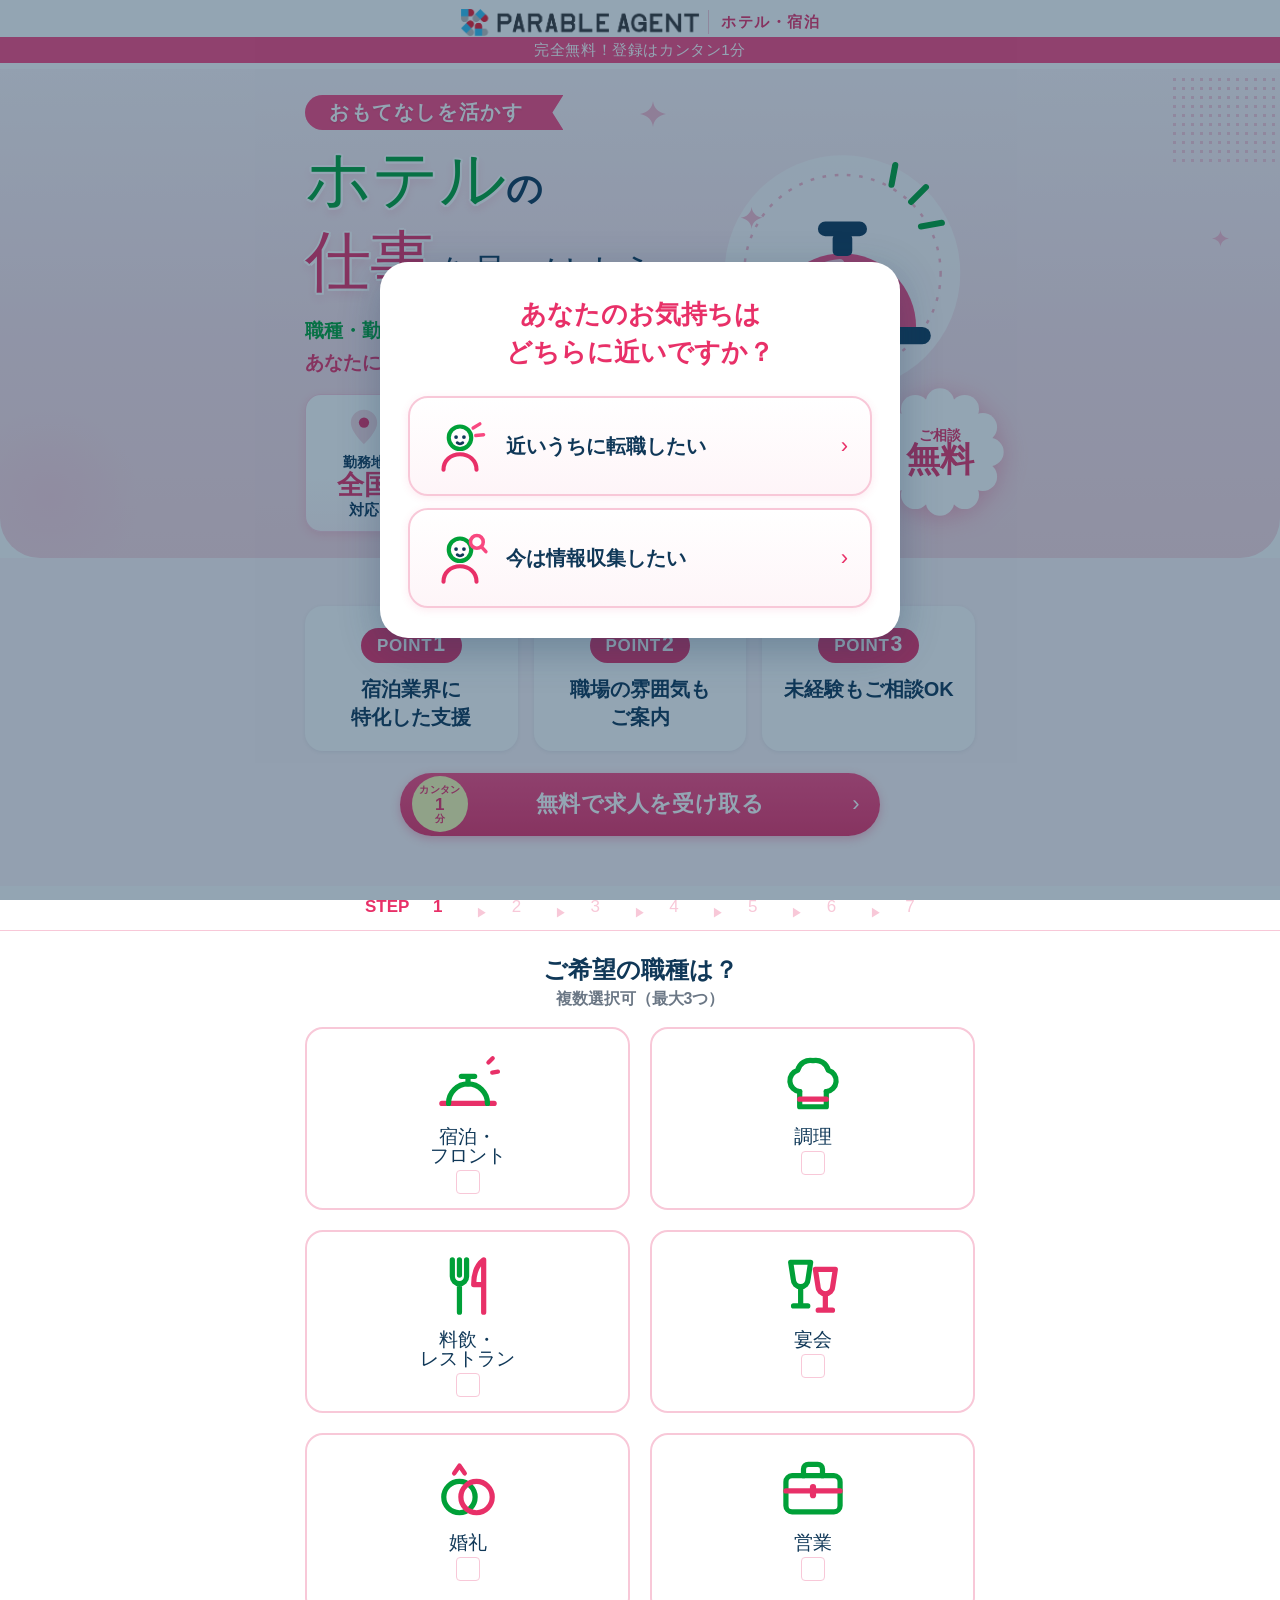
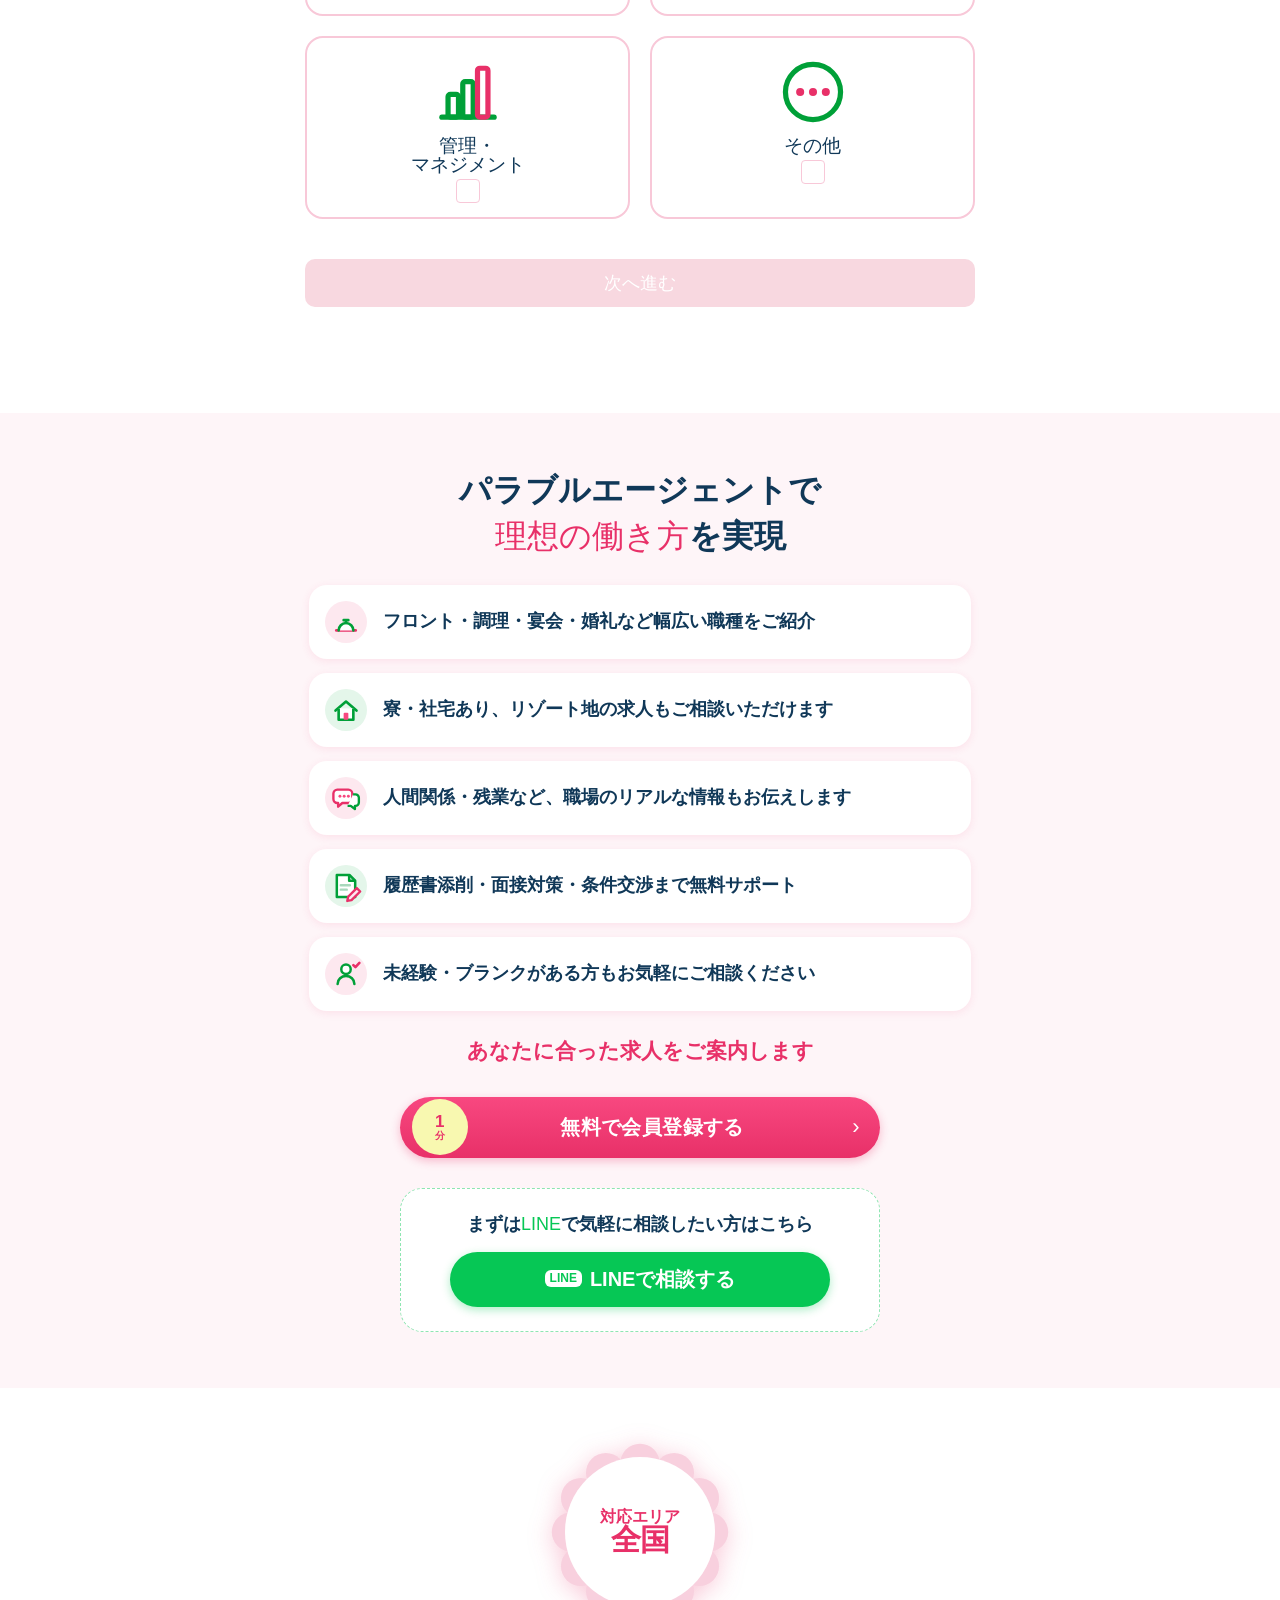
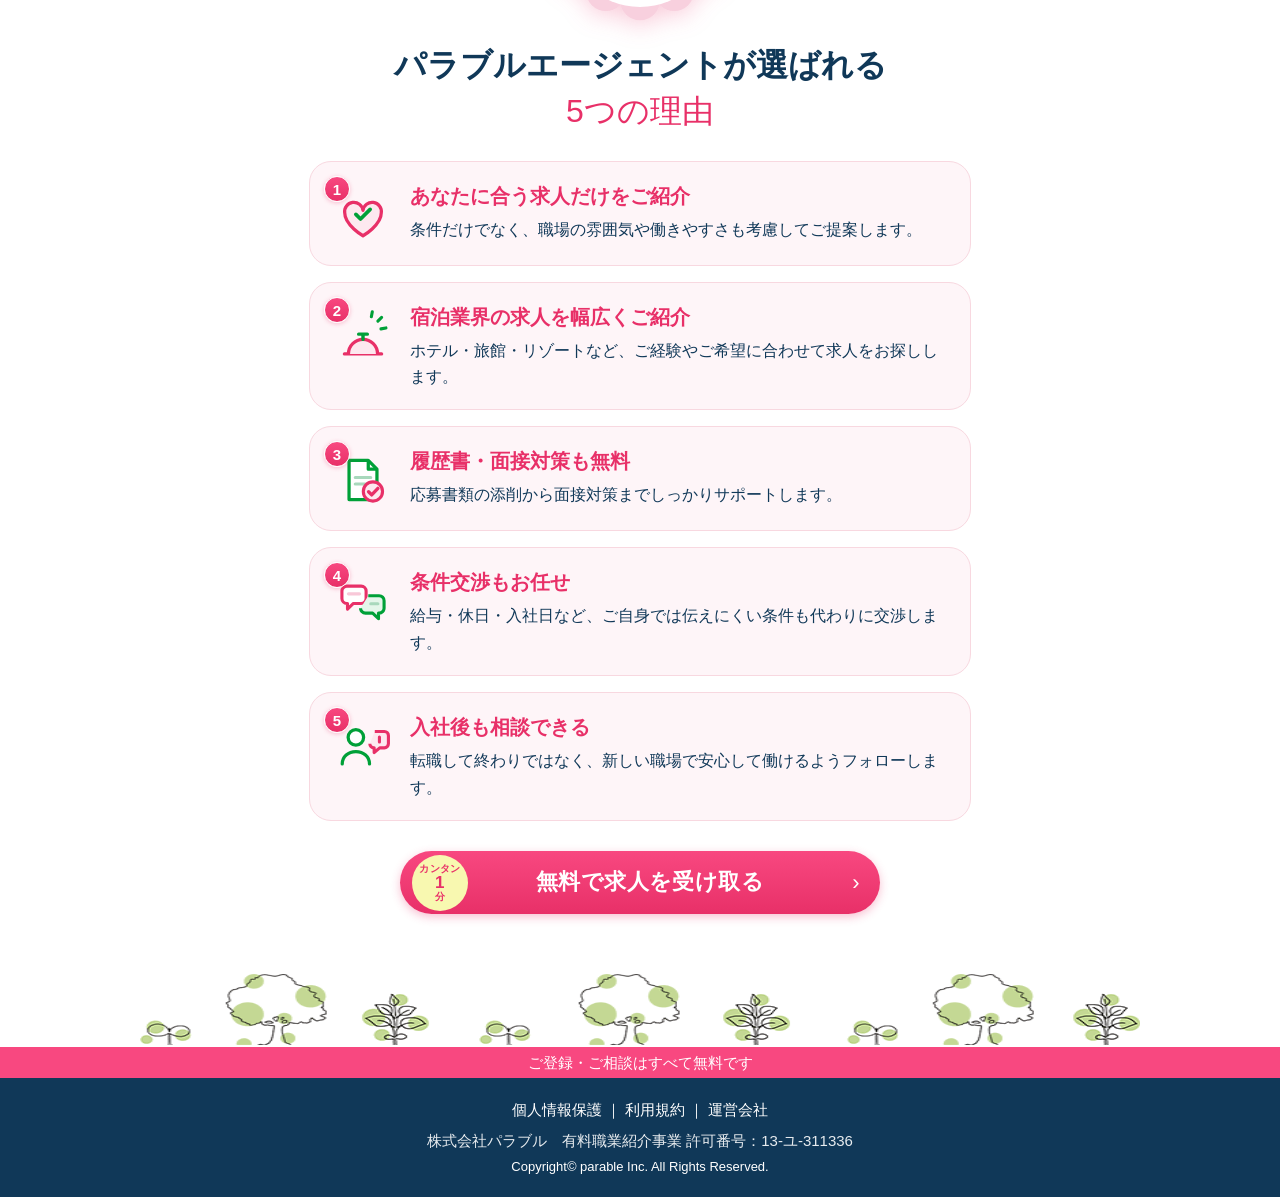
==== commit a662169b: "Add a permanent LINE consultation button below the proof section" ====
--- a/index.html
+++ b/index.html
@@ -15,10 +15,10 @@
     <meta name="viewport" content="width=device-width,initial-scale=1.0">
     <title>ホテル・旅館の仕事を見つけよう。｜宿泊業界の求人・転職 パラブルエージェント</title>
     <meta name="description" content="職種・勤務地・働き方のご希望に合わせて、ホテル・旅館・宿泊業界の求人をご紹介します。フロント・調理・レストラン・宴会・婚礼まで。登録はカンタン1分、完全無料。">
-    <link rel="stylesheet" href="./css/reset.css?v=20261027d">
-    <link rel="stylesheet" href="./css/style_mini.css?v=20261027d">
-    <link rel="stylesheet" href="./css/lp4.css?v=20261027d">
-    <link rel="stylesheet" href="./css/hotel.css?v=20261027d">
+    <link rel="stylesheet" href="./css/reset.css?v=20261027e">
+    <link rel="stylesheet" href="./css/style_mini.css?v=20261027e">
+    <link rel="stylesheet" href="./css/lp4.css?v=20261027e">
+    <link rel="stylesheet" href="./css/hotel.css?v=20261027e">
 </head>
 
 <body>
@@ -83,7 +83,7 @@
                     </div>
                     <div class="fv-photo">
                         <!-- FV写真：img/fv-hotel.png（背景透過の人物写真 推奨 横700×縦1000px程度）を置くと表示。無ければイラストを表示 -->
-                        <img src="./img/fv-hotel.png?v=20261027d" alt="" width="700" height="998" fetchpriority="high" decoding="async" onerror="this.remove()">
+                        <img src="./img/fv-hotel.png?v=20261027e" alt="" width="700" height="998" fetchpriority="high" decoding="async" onerror="this.remove()">
                         <svg class="fv-illust" viewBox="0 0 220 260" aria-hidden="true">
                             <circle cx="112" cy="150" r="96" fill="#fff" opacity=".75"/>
                             <circle cx="112" cy="150" r="80" fill="none" stroke="#e83068" stroke-opacity=".35" stroke-width="2" stroke-dasharray="3 7"/>
@@ -418,7 +418,7 @@
                 <div class="sec-inner">
                     <div class="proof__visual" id="proofVisual">
                         <!-- 写真：img/proof-hotel.jpg（横1280×縦1024px程度）を置くと表示。無ければこのブロックごと非表示 -->
-                        <img src="./img/proof-hotel.jpg?v=20261027d" alt="" width="1280" height="1024" loading="lazy" decoding="async" onerror="this.parentNode.remove()">
+                        <img src="./img/proof-hotel.jpg?v=20261027e" alt="" width="1280" height="1024" loading="lazy" decoding="async" onerror="this.parentNode.remove()">
                         <p class="stat-badge stat-badge--float"><span class="stat-badge__label">ご相談</span><span class="stat-badge__num">無料</span></p>
                     </div>
                     <h2 class="sec-hd">パラブルエージェントで<br><span class="c-pink">理想の働き方</span>を実現</h2>
@@ -431,6 +431,10 @@
                     </ul>
                     <p class="proof__lead">あなたに合った求人をご案内します</p>
                     <p class="sec-cta"><a href="#form-top" class="cta-btn cta-btn--long js-to-form"><span class="cta-btn__badge"><strong>1</strong>分</span>無料で会員登録する</a></p>
+                    <div class="line-cta">
+                        <p class="line-cta__lead">まずは<span class="c-line">LINE</span>で気軽に相談したい方はこちら</p>
+                        <a class="line-btn js-line" data-place="proof" href="https://line.me/R/ti/p/@449ggrbq" target="_blank" rel="noopener noreferrer"><span class="line-btn__mark">LINE</span>LINEで相談する</a>
+                    </div>
                 </div>
             </section>
 
@@ -493,7 +497,7 @@
                     <li>無理に転職をおすすめすることはありません。</li>
                     <li>情報収集だけのご利用も歓迎です。</li>
                 </ul>
-                <a class="line-btn" id="popupLine" href="https://line.me/R/ti/p/@449ggrbq" target="_blank" rel="noopener noreferrer"><span class="line-btn__mark">LINE</span>LINEで相談する</a>
+                <a class="line-btn js-line" id="popupLine" data-place="popup" href="https://line.me/R/ti/p/@449ggrbq" target="_blank" rel="noopener noreferrer"><span class="line-btn__mark">LINE</span>LINEで相談する</a>
                 <p class="popup-later"><a href="#" class="popup-later__link" data-close>あとで見る</a></p>
             </div>
             <button type="button" class="close-btn" data-close aria-label="閉じる">×</button>
@@ -501,7 +505,7 @@
     </div>
 
     <script src="https://yubinbango.github.io/yubinbango/yubinbango.js" charset="UTF-8" defer></script>
-    <script src="./js/hotel.js?v=20261027d" defer></script>
+    <script src="./js/hotel.js?v=20261027e" defer></script>
 </body>
 
 </html>
--- a/css/hotel.css
+++ b/css/hotel.css
@@ -146,3 +146,13 @@
 /* ===== サンクスページ ===== */
 .thanks__container p { margin-bottom: 14px; }
 .thanks__container .prevbtn { display: block; text-align: center; }
+
+/* 常設のLINE相談ボタン（「理想の働き方を実現」の登録ボタンの下） */
+.line-cta { max-width: 335px; margin: 22px auto 0; padding: 16px 14px 18px; background: #fff; border: 1.5px dashed rgba(6, 199, 85, .45); border-radius: 16px; text-align: center; }
+.line-cta__lead { font-size: 1.3rem; font-weight: 700; color: var(--navy); margin-bottom: 10px; line-height: 1.5; }
+.line-cta .line-btn { max-width: 300px; margin: 0 auto; }
+@media screen and (min-width: 768px) {
+  .line-cta { max-width: 480px; margin-top: 30px; padding: 22px 24px 24px; border-radius: 22px; }
+  .line-cta__lead { font-size: 1.8rem; margin-bottom: 14px; }
+  .line-cta .line-btn { max-width: 380px; }
+}
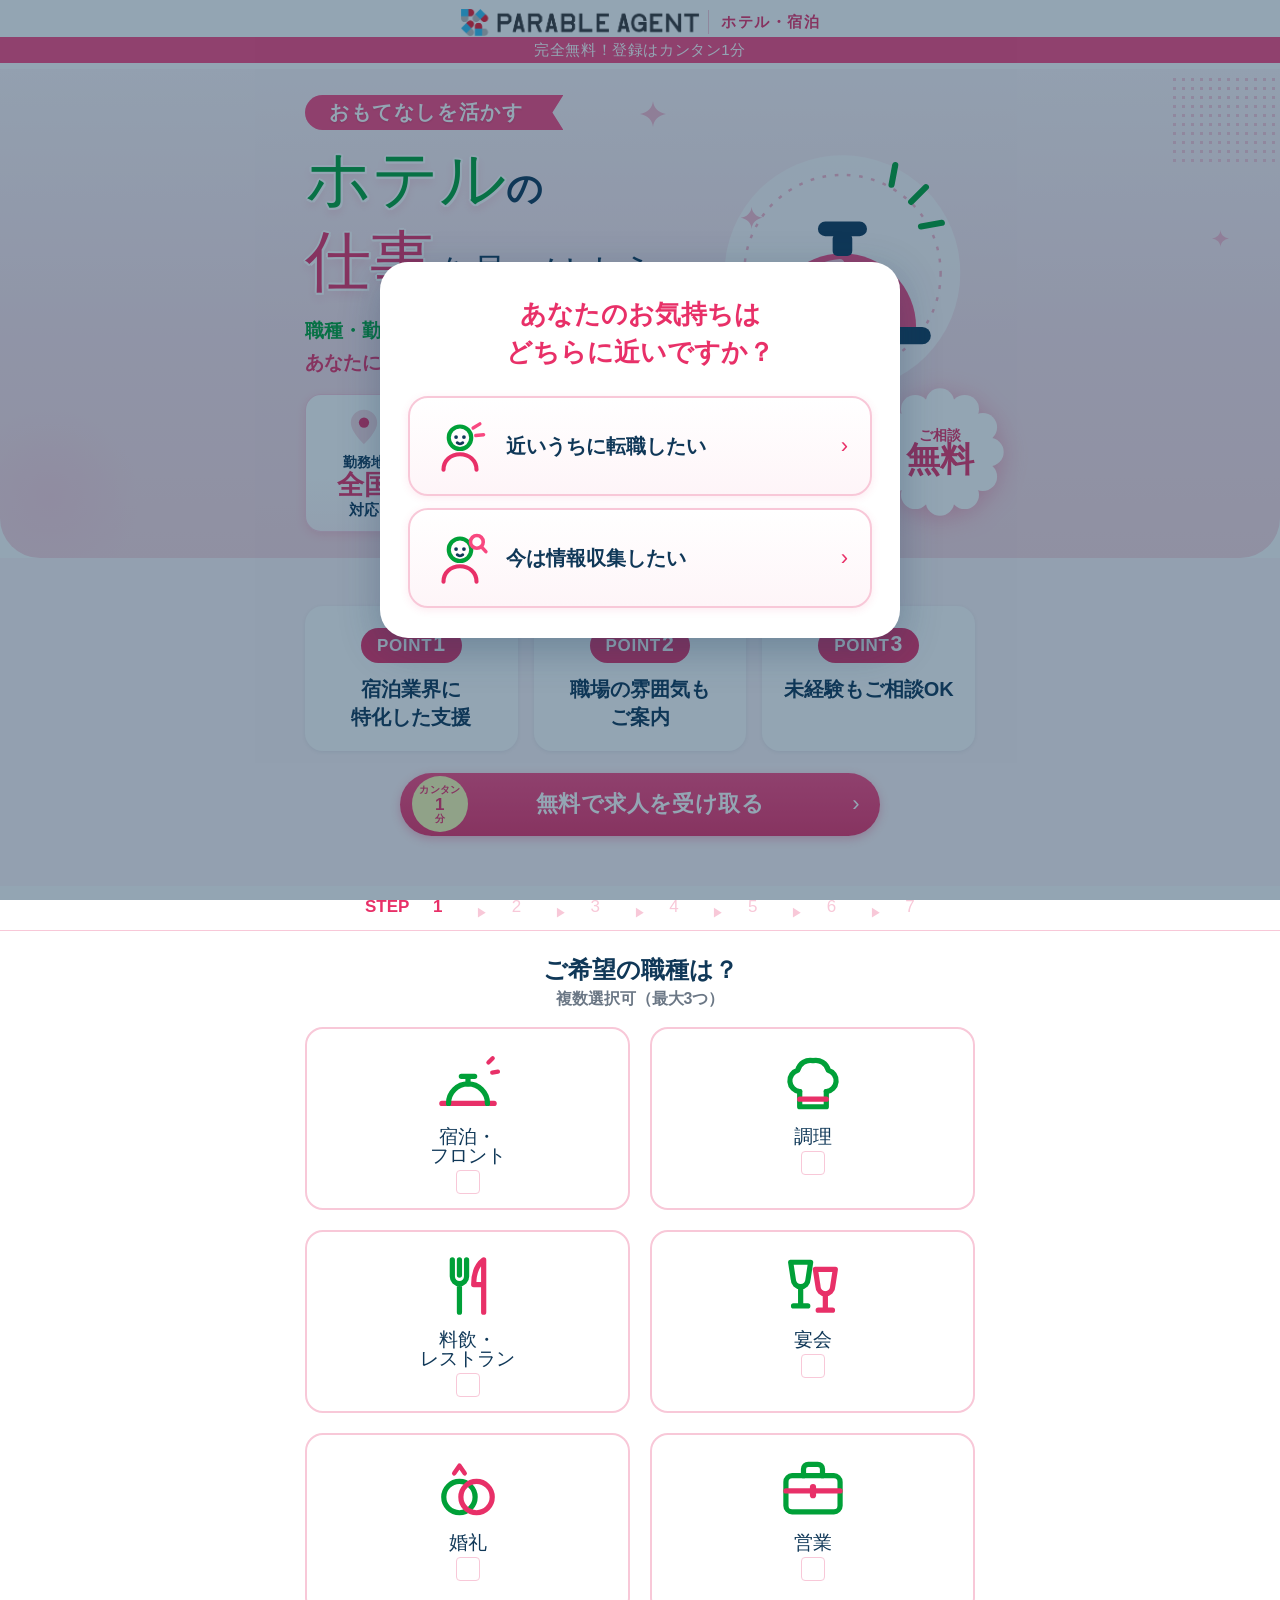
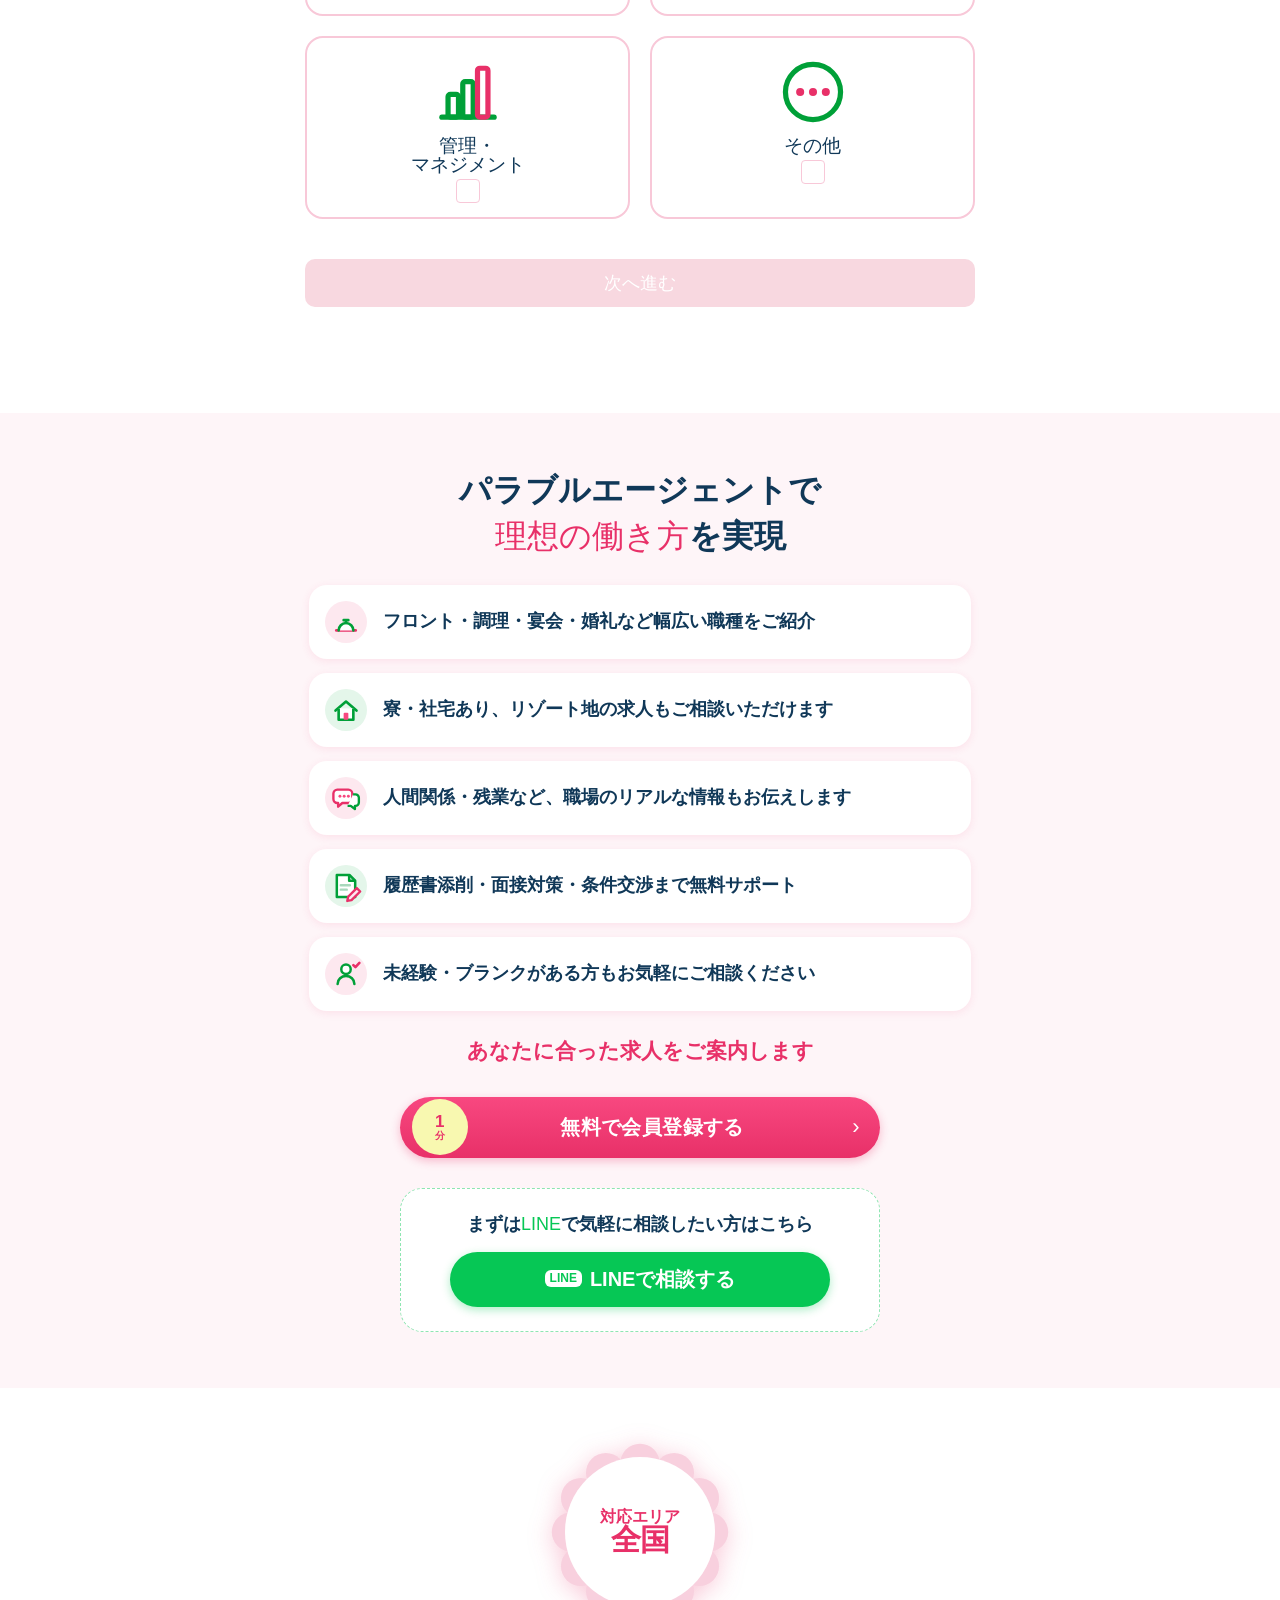
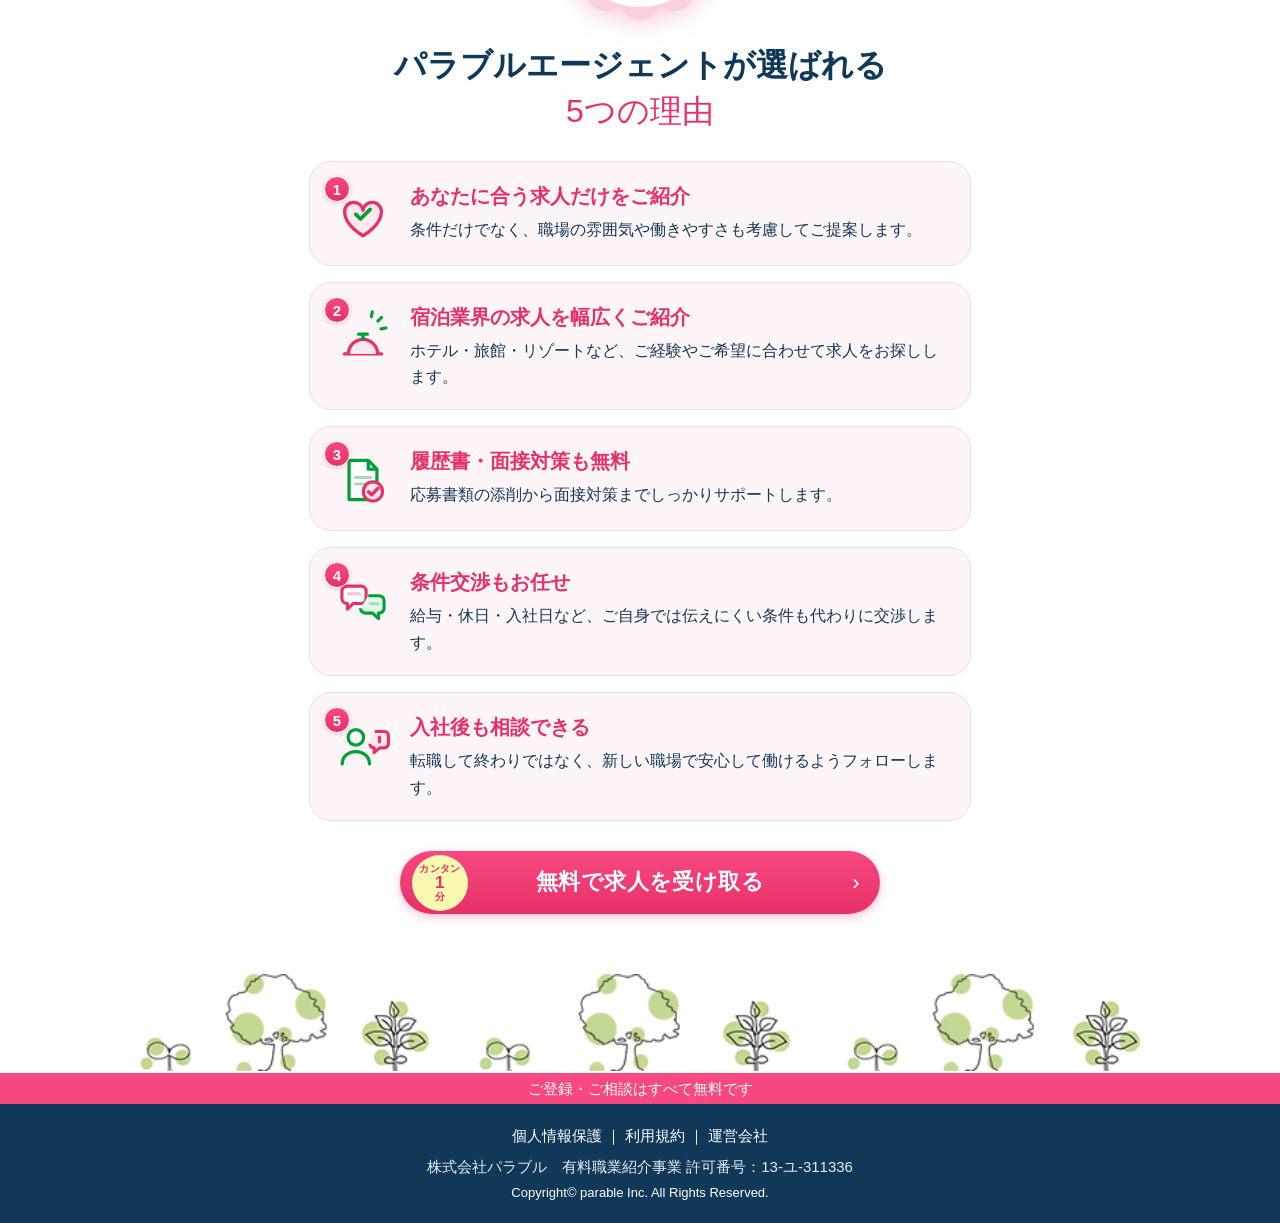
==== commit f9578375: "Keep advisor and tree illustrations at their natural aspect ratio on mobile" ====
--- a/index.html
+++ b/index.html
@@ -15,10 +15,10 @@
     <meta name="viewport" content="width=device-width,initial-scale=1.0">
     <title>ホテル・旅館の仕事を見つけよう。｜宿泊業界の求人・転職 パラブルエージェント</title>
     <meta name="description" content="職種・勤務地・働き方のご希望に合わせて、ホテル・旅館・宿泊業界の求人をご紹介します。フロント・調理・レストラン・宴会・婚礼まで。登録はカンタン1分、完全無料。">
-    <link rel="stylesheet" href="./css/reset.css?v=20261027e">
-    <link rel="stylesheet" href="./css/style_mini.css?v=20261027e">
-    <link rel="stylesheet" href="./css/lp4.css?v=20261027e">
-    <link rel="stylesheet" href="./css/hotel.css?v=20261027e">
+    <link rel="stylesheet" href="./css/reset.css?v=20261027f">
+    <link rel="stylesheet" href="./css/style_mini.css?v=20261027f">
+    <link rel="stylesheet" href="./css/lp4.css?v=20261027f">
+    <link rel="stylesheet" href="./css/hotel.css?v=20261027f">
 </head>
 
 <body>
@@ -83,7 +83,7 @@
                     </div>
                     <div class="fv-photo">
                         <!-- FV写真：img/fv-hotel.png（背景透過の人物写真 推奨 横700×縦1000px程度）を置くと表示。無ければイラストを表示 -->
-                        <img src="./img/fv-hotel.png?v=20261027e" alt="" width="700" height="998" fetchpriority="high" decoding="async" onerror="this.remove()">
+                        <img src="./img/fv-hotel.png?v=20261027f" alt="" width="700" height="998" fetchpriority="high" decoding="async" onerror="this.remove()">
                         <svg class="fv-illust" viewBox="0 0 220 260" aria-hidden="true">
                             <circle cx="112" cy="150" r="96" fill="#fff" opacity=".75"/>
                             <circle cx="112" cy="150" r="80" fill="none" stroke="#e83068" stroke-opacity=".35" stroke-width="2" stroke-dasharray="3 7"/>
@@ -418,7 +418,7 @@
                 <div class="sec-inner">
                     <div class="proof__visual" id="proofVisual">
                         <!-- 写真：img/proof-hotel.jpg（横1280×縦1024px程度）を置くと表示。無ければこのブロックごと非表示 -->
-                        <img src="./img/proof-hotel.jpg?v=20261027e" alt="" width="1280" height="1024" loading="lazy" decoding="async" onerror="this.parentNode.remove()">
+                        <img src="./img/proof-hotel.jpg?v=20261027f" alt="" width="1280" height="1024" loading="lazy" decoding="async" onerror="this.parentNode.remove()">
                         <p class="stat-badge stat-badge--float"><span class="stat-badge__label">ご相談</span><span class="stat-badge__num">無料</span></p>
                     </div>
                     <h2 class="sec-hd">パラブルエージェントで<br><span class="c-pink">理想の働き方</span>を実現</h2>
@@ -505,7 +505,7 @@
     </div>
 
     <script src="https://yubinbango.github.io/yubinbango/yubinbango.js" charset="UTF-8" defer></script>
-    <script src="./js/hotel.js?v=20261027e" defer></script>
+    <script src="./js/hotel.js?v=20261027f" defer></script>
 </body>
 
 </html>
--- a/css/hotel.css
+++ b/css/hotel.css
@@ -156,3 +156,7 @@
   .line-cta__lead { font-size: 1.8rem; margin-bottom: 14px; }
   .line-cta .line-btn { max-width: 380px; }
 }
+
+/* width/height 属性を付けた画像の縦横比を保つ（アドバイザー・木のイラストが縦に伸びないように） */
+.advice__img img, .hayashi img, .popup-area img { height: auto; }
+.advice__img { display: flex; align-items: flex-end; }
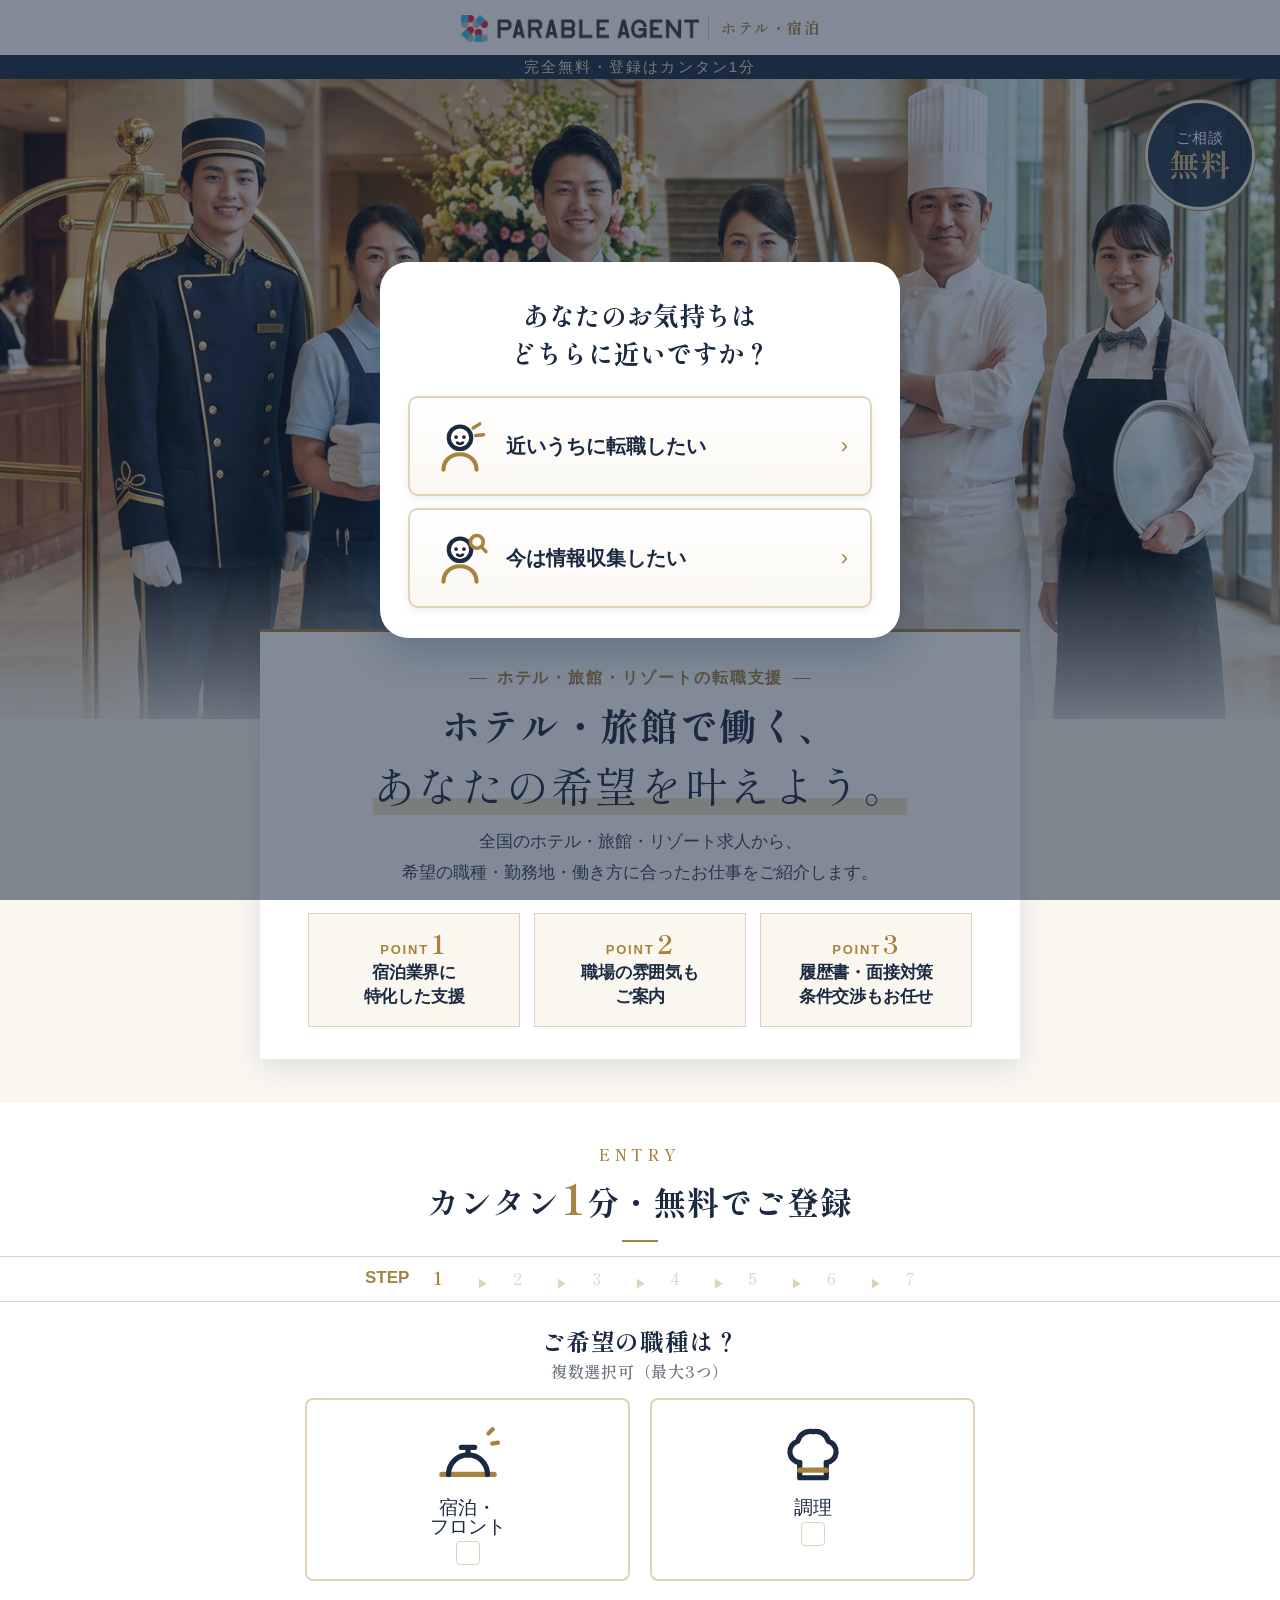
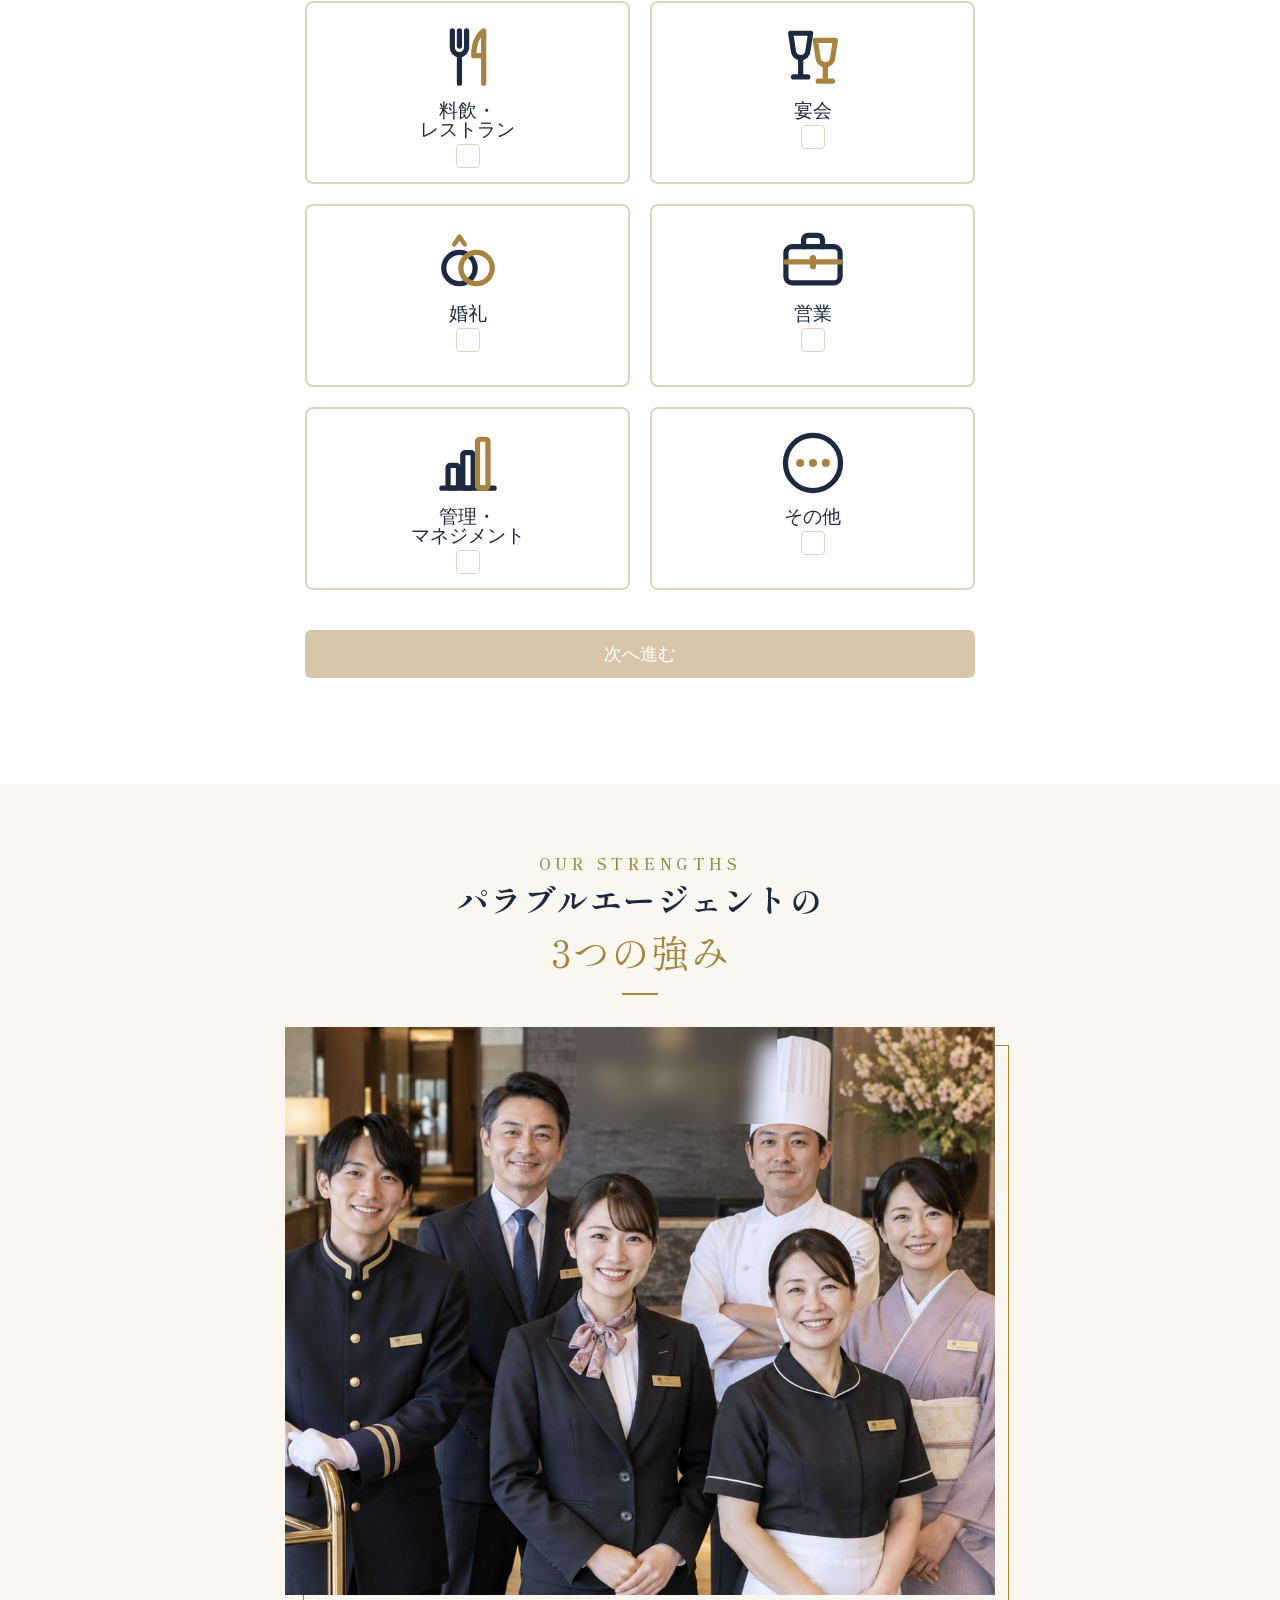
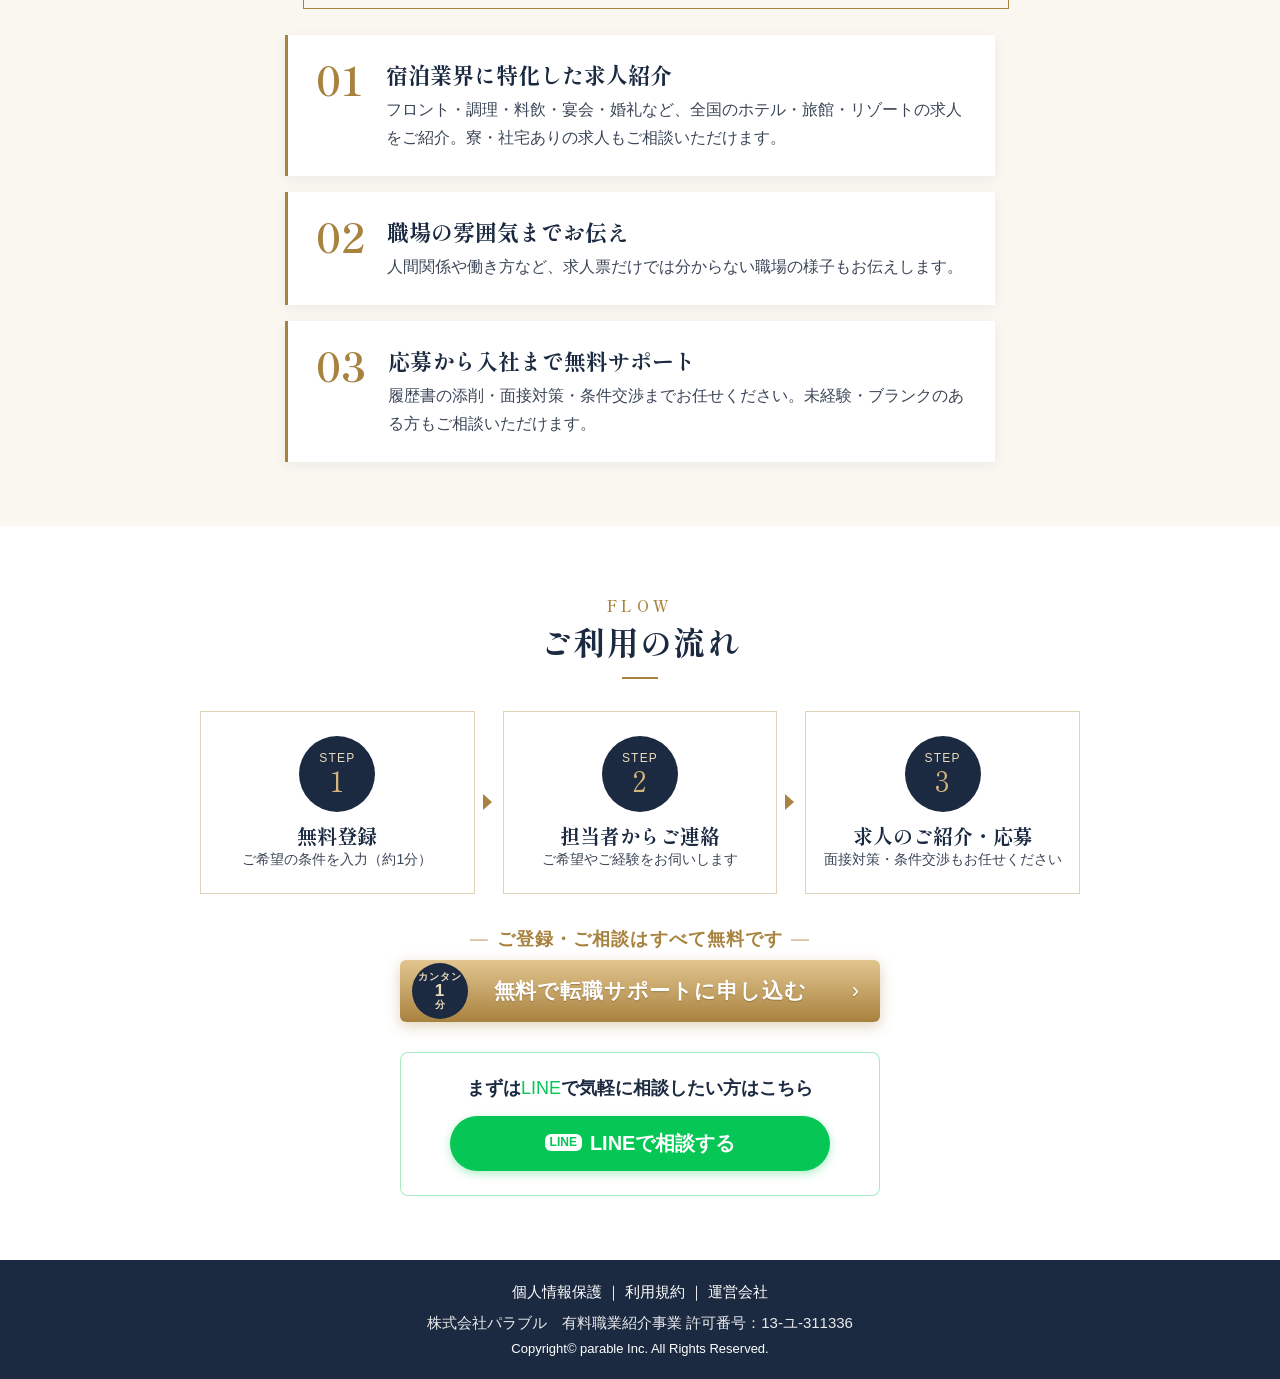
==== commit 2cc208b5: "Redesign hotel LP: photo-based navy and gold layout, compact sections, client wording" ====
--- a/index.html
+++ b/index.html
@@ -15,10 +15,15 @@
     <meta name="viewport" content="width=device-width,initial-scale=1.0">
     <title>ホテル・旅館の仕事を見つけよう。｜宿泊業界の求人・転職 パラブルエージェント</title>
     <meta name="description" content="職種・勤務地・働き方のご希望に合わせて、ホテル・旅館・宿泊業界の求人をご紹介します。フロント・調理・レストラン・宴会・婚礼まで。登録はカンタン1分、完全無料。">
-    <link rel="stylesheet" href="./css/reset.css?v=20261027f">
-    <link rel="stylesheet" href="./css/style_mini.css?v=20261027f">
-    <link rel="stylesheet" href="./css/lp4.css?v=20261027f">
-    <link rel="stylesheet" href="./css/hotel.css?v=20261027f">
+    <link rel="stylesheet" href="./css/reset.css?v=20261029a">
+    <link rel="stylesheet" href="./css/style_mini.css?v=20261029a">
+    <link rel="stylesheet" href="./css/lp4.css?v=20261029a">
+    <link rel="stylesheet" href="./css/hotel.css?v=20261029a">
+    <link rel="preconnect" href="https://fonts.googleapis.com">
+    <link rel="preconnect" href="https://fonts.gstatic.com" crossorigin>
+    <link rel="stylesheet" href="https://fonts.googleapis.com/css2?family=Shippori+Mincho:wght@600;700&display=swap">
+    <link rel="stylesheet" href="./css/hotel-premium.css?v=20261029a">
+    <link rel="preload" as="image" href="./img/fv-hotel.jpg?v=20261029a">
 </head>
 
 <body>
@@ -29,11 +34,11 @@
         <div class="step0-card" role="dialog" aria-modal="true" aria-labelledby="step0-hd">
             <p class="step0-hd" id="step0-hd">あなたのお気持ちは<br>どちらに近いですか？</p>
             <button type="button" class="step0-opt" data-step0="近いうちに転職したい">
-                <span class="step0-opt__icon"><svg viewBox="0 0 32 32" fill="none" aria-hidden="true" stroke-linecap="round" stroke-linejoin="round"><circle cx="16" cy="11.6" r="6" stroke="#00a038" stroke-width="2.2"/><circle cx="13.9" cy="11.2" r="1" fill="#103858"/><circle cx="18.1" cy="11.2" r="1" fill="#103858"/><path d="M14.5 14.2a2.2 2.2 0 0 0 3 0" stroke="#103858" stroke-width="1.5"/><path d="M7.2 28.6c0-4.9 3.9-8.2 8.8-8.2s8.8 3.3 8.8 8.2" stroke="#e83068" stroke-width="2.2"/><path d="M23 6.4l3.6-2.2M24.4 10.4l4.2-.4" stroke="#f84880" stroke-width="1.8"/></svg></span>
+                <span class="step0-opt__icon"><svg viewBox="0 0 32 32" fill="none" aria-hidden="true" stroke-linecap="round" stroke-linejoin="round"><circle cx="16" cy="11.6" r="6" stroke="#1b2a41" stroke-width="2.2"/><circle cx="13.9" cy="11.2" r="1" fill="#1b2a41"/><circle cx="18.1" cy="11.2" r="1" fill="#1b2a41"/><path d="M14.5 14.2a2.2 2.2 0 0 0 3 0" stroke="#1b2a41" stroke-width="1.5"/><path d="M7.2 28.6c0-4.9 3.9-8.2 8.8-8.2s8.8 3.3 8.8 8.2" stroke="#a8823f" stroke-width="2.2"/><path d="M23 6.4l3.6-2.2M24.4 10.4l4.2-.4" stroke="#a8823f" stroke-width="1.8"/></svg></span>
                 <span class="step0-opt__label">近いうちに転職したい</span>
             </button>
             <button type="button" class="step0-opt" data-step0="今は情報収集したい">
-                <span class="step0-opt__icon"><svg viewBox="0 0 32 32" fill="none" aria-hidden="true" stroke-linecap="round" stroke-linejoin="round"><circle cx="16" cy="11.6" r="6" stroke="#00a038" stroke-width="2.2"/><circle cx="13.9" cy="11.2" r="1" fill="#103858"/><circle cx="18.1" cy="11.2" r="1" fill="#103858"/><path d="M14.5 14.2a2.2 2.2 0 0 0 3 0" stroke="#103858" stroke-width="1.5"/><path d="M7.2 28.6c0-4.9 3.9-8.2 8.8-8.2s8.8 3.3 8.8 8.2" stroke="#e83068" stroke-width="2.2"/><circle cx="25" cy="7.4" r="3.4" stroke="#f84880" stroke-width="1.9"/><path d="M27.6 10.2l2.2 2.4" stroke="#f84880" stroke-width="1.9"/></svg></span>
+                <span class="step0-opt__icon"><svg viewBox="0 0 32 32" fill="none" aria-hidden="true" stroke-linecap="round" stroke-linejoin="round"><circle cx="16" cy="11.6" r="6" stroke="#1b2a41" stroke-width="2.2"/><circle cx="13.9" cy="11.2" r="1" fill="#1b2a41"/><circle cx="18.1" cy="11.2" r="1" fill="#1b2a41"/><path d="M14.5 14.2a2.2 2.2 0 0 0 3 0" stroke="#1b2a41" stroke-width="1.5"/><path d="M7.2 28.6c0-4.9 3.9-8.2 8.8-8.2s8.8 3.3 8.8 8.2" stroke="#a8823f" stroke-width="2.2"/><circle cx="25" cy="7.4" r="3.4" stroke="#a8823f" stroke-width="1.9"/><path d="M27.6 10.2l2.2 2.4" stroke="#a8823f" stroke-width="1.9"/></svg></span>
                 <span class="step0-opt__label">今は情報収集したい</span>
             </button>
         </div>
@@ -50,73 +55,42 @@
     </script>
 
     <div class="window-adjus">
-        <header class="header">
+        <header class="header hv-header">
             <div class="header__inner">
                 <h1 class="header__logo">
                     <img src="./img/logo.png" alt="パラブルエージェント" width="1010" height="122">
                     <span class="header__sub">ホテル・宿泊</span>
                 </h1>
-                <div class="header__p">
-                    <p class="sec-inner">完全無料！登録はカンタン1分</p>
-                </div>
             </div>
-            <div class="top">
-                <div class="sec-inner top__inner">
-                    <div class="top__left">
-                        <p class="fv-ribbon">おもてなしを活かす</p>
-                        <h2 class="fv-copy"><span class="c-green">ホテル</span>の<br><span class="c-pink">仕事</span><span class="fv-copy__u">を見つけよう。</span></h2>
-                        <p class="fv-sub"><em>職種・勤務地・働き方</em>のご希望に合わせて<br><b>あなたに合った求人</b>をご紹介します。</p>
-                        <ul class="fv-points">
-                            <li>
-                                <svg class="fv-points__icon" viewBox="0 0 24 24" aria-hidden="true"><path d="M12 2.6c-4 0-7.2 3.1-7.2 7 0 5.2 7.2 11.8 7.2 11.8s7.2-6.6 7.2-11.8c0-3.9-3.2-7-7.2-7Z" fill="#f8d8e0"/><circle cx="12" cy="9.6" r="2.8" fill="#e83068"/></svg>
-                                勤務地<span class="fv-points__num">全国<small>対応</small></span>
-                            </li>
-                            <li>
-                                <svg class="fv-points__icon" viewBox="0 0 24 24" aria-hidden="true"><path d="M3.6 6.6a2.6 2.6 0 0 1 2.6-2.6h11.6a2.6 2.6 0 0 1 2.6 2.6v7.2a2.6 2.6 0 0 1-2.6 2.6H10l-4.4 3.6v-3.6h0a2.6 2.6 0 0 1-2-2.6Z" fill="#00a038"/><circle cx="8.4" cy="10.2" r="1.3" fill="#fff"/><circle cx="12" cy="10.2" r="1.3" fill="#fff"/><circle cx="15.6" cy="10.2" r="1.3" fill="#fff"/></svg>
-                                相談だけでも<span class="fv-points__num">OK</span>
-                            </li>
-                            <li>
-                                <svg class="fv-points__icon" viewBox="0 0 24 24" aria-hidden="true"><path d="M12 7.2c-3.6 0-6.5 3.1-6.5 6.9S8.4 21 12 21s6.5-3.1 6.5-6.9S15.6 7.2 12 7.2Z" fill="#f8d8e0"/><path d="M7 3.5h10l-2.2 3.2H9.2L7 3.5Z" fill="#f84880"/><text x="12" y="17.4" text-anchor="middle" font-size="8.4" font-weight="700" fill="#e83068">¥</text></svg>
-                                条件交渉も<span class="fv-points__num">代行</span>
-                            </li>
-                        </ul>
-                    </div>
-                    <div class="fv-photo">
-                        <!-- FV写真：img/fv-hotel.png（背景透過の人物写真 推奨 横700×縦1000px程度）を置くと表示。無ければイラストを表示 -->
-                        <img src="./img/fv-hotel.png?v=20261027f" alt="" width="700" height="998" fetchpriority="high" decoding="async" onerror="this.remove()">
-                        <svg class="fv-illust" viewBox="0 0 220 260" aria-hidden="true">
-                            <circle cx="112" cy="150" r="96" fill="#fff" opacity=".75"/>
-                            <circle cx="112" cy="150" r="80" fill="none" stroke="#e83068" stroke-opacity=".35" stroke-width="2" stroke-dasharray="3 7"/>
-                            <rect x="40" y="194" width="144" height="14" rx="7" fill="#103858"/>
-                            <path d="M52 194a60 60 0 0 1 120 0Z" fill="#f84880"/>
-                            <path d="M66 186c4-26 22-42 44-44" fill="none" stroke="#fff" stroke-opacity=".7" stroke-width="7" stroke-linecap="round"/>
-                            <rect x="104" y="118" width="16" height="18" rx="4" fill="#103858"/>
-                            <rect x="92" y="108" width="40" height="12" rx="6" fill="#103858"/>
-                            <path d="M168 92l12-12M176 112l17-3M152 78l3-16" stroke="#00a038" stroke-width="5" stroke-linecap="round"/>
-                            <path d="M38 96c.5 5 3.5 8 9 9-5.5 1-8.5 4-9 9-.5-5-3.5-8-9-9 5.5-1 8.5-4 9-9Z" fill="#f8b8cd"/>
-                        </svg>
-                    </div>
-                    <div class="fv-badge">
-                        <span class="fv-badge__label">ご相談</span>
-                        <span class="fv-badge__num">無料</span>
-                    </div>
-                </div>
+            <div class="header__p">
+                <p class="sec-inner">完全無料・登録はカンタン1分</p>
             </div>
         </header>
 
         <main>
-            <section class="achieve">
-                <div class="sec-inner">
-                    <ul class="achieve__list">
-                        <li><span class="achieve__no">POINT<em>1</em></span><span class="achieve__text"><span class="achieve__nb">宿泊業界に</span><span class="achieve__nb">特化した支援</span></span></li>
-                        <li><span class="achieve__no">POINT<em>2</em></span><span class="achieve__text"><span class="achieve__nb">職場の雰囲気も</span><span class="achieve__nb">ご案内</span></span></li>
-                        <li><span class="achieve__no">POINT<em>3</em></span><span class="achieve__text"><span class="achieve__nb">未経験も</span><span class="achieve__nb">ご相談OK</span></span></li>
+            <!-- FV（写真：img/fv-hotel.jpg） -->
+            <section class="hv-fv">
+                <div class="hv-fv__photo">
+                    <img src="./img/fv-hotel.jpg?v=20261029a" alt="ホテルで働くスタッフ（ベル・客室清掃・支配人・フロント・調理・レストラン）" width="1400" height="1000" fetchpriority="high" decoding="async">
+                    <p class="hv-fv__badge"><span>ご相談</span><b>無料</b></p>
+                </div>
+                <div class="hv-fv__body">
+                    <p class="hv-fv__eyebrow">ホテル・旅館・リゾートの転職支援</p>
+                    <h2 class="hv-fv__copy">ホテル・旅館で働く、<br><span class="hv-fv__em">あなたの希望を叶えよう。</span></h2>
+                    <p class="hv-fv__lead">全国のホテル・旅館・リゾート求人から、<br class="pc-only">希望の職種・勤務地・働き方に合ったお仕事をご紹介します。</p>
+                    <ul class="hv-points">
+                        <li><span class="hv-points__no">POINT<em>1</em></span><span class="hv-points__txt">宿泊業界に<br>特化した支援</span></li>
+                        <li><span class="hv-points__no">POINT<em>2</em></span><span class="hv-points__txt">職場の雰囲気も<br>ご案内</span></li>
+                        <li><span class="hv-points__no">POINT<em>3</em></span><span class="hv-points__txt">履歴書・面接対策<br>条件交渉もお任せ</span></li>
                     </ul>
-                    <p class="achieve__cta"><a href="#form-top" class="cta-btn js-to-form"><span class="cta-btn__badge">カンタン<strong>1</strong>分</span>無料で求人を受け取る</a></p>
                 </div>
             </section>
 
             <section class="contents" id="form-top">
+                <div class="hv-form-hd">
+                    <p class="hv-en">ENTRY</p>
+                    <h2 class="hv-hd">カンタン<b>1</b>分・無料でご登録</h2>
+                </div>
                 <div class="step-inner">
                     <form id="entryForm" action="https://webto.salesforce.com/servlet/servlet.WebToLead?encoding=UTF-8" method="POST" accept-charset="UTF-8" novalidate>
                         <input type="hidden" name="oid" value="00D2x0000075l4j">
@@ -141,56 +115,56 @@
                                     <div class="radio radio--check">
                                         <label for="0hT8Sr_1">
                                             <input type="checkbox" id="0hT8Sr_1" name="00NQ900000hT8Sr" value="宿泊・フロント">
-                                            <span class="radio__left"><svg class="qual-icon" viewBox="0 0 32 32" fill="none" aria-hidden="true" stroke-linecap="round" stroke-linejoin="round"><path d="M5 24.6h22" stroke="#e83068" stroke-width="2.2"/><path d="M7.8 24.6a8.2 8.2 0 0 1 16.4 0" stroke="#00a038" stroke-width="2.2"/><path d="M16 16.4v-3.2M13.2 13.2h5.6" stroke="#00a038" stroke-width="2.2"/><path d="M24.6 7.4l1.8-1.8M26.2 11.6l2.4-.4" stroke="#e83068" stroke-width="1.8"/></svg></span>
+                                            <span class="radio__left"><svg class="qual-icon" viewBox="0 0 32 32" fill="none" aria-hidden="true" stroke-linecap="round" stroke-linejoin="round"><path d="M5 24.6h22" stroke="#a8823f" stroke-width="2.2"/><path d="M7.8 24.6a8.2 8.2 0 0 1 16.4 0" stroke="#1b2a41" stroke-width="2.2"/><path d="M16 16.4v-3.2M13.2 13.2h5.6" stroke="#1b2a41" stroke-width="2.2"/><path d="M24.6 7.4l1.8-1.8M26.2 11.6l2.4-.4" stroke="#a8823f" stroke-width="1.8"/></svg></span>
                                             <div class="radio__right"><span>宿泊・<br>フロント</span></div>
                                         </label>
                                     </div>
                                     <div class="radio radio--check">
                                         <label for="0hT8Sr_2">
                                             <input type="checkbox" id="0hT8Sr_2" name="00NQ900000hT8Sr" value="調理">
-                                            <span class="radio__left"><svg class="qual-icon" viewBox="0 0 32 32" fill="none" aria-hidden="true" stroke-linecap="round" stroke-linejoin="round"><path d="M10.4 19.6v6.4h11.2v-6.4" stroke="#00a038" stroke-width="2.2"/><path d="M10.4 19.6A4.6 4.6 0 0 1 9.6 10.6 5.4 5.4 0 0 1 16 6.6a5.4 5.4 0 0 1 6.4 4 4.6 4.6 0 0 1-.8 9" stroke="#00a038" stroke-width="2.2"/><path d="M10.4 22.8h11.2" stroke="#e83068" stroke-width="2.2"/></svg></span>
+                                            <span class="radio__left"><svg class="qual-icon" viewBox="0 0 32 32" fill="none" aria-hidden="true" stroke-linecap="round" stroke-linejoin="round"><path d="M10.4 19.6v6.4h11.2v-6.4" stroke="#1b2a41" stroke-width="2.2"/><path d="M10.4 19.6A4.6 4.6 0 0 1 9.6 10.6 5.4 5.4 0 0 1 16 6.6a5.4 5.4 0 0 1 6.4 4 4.6 4.6 0 0 1-.8 9" stroke="#1b2a41" stroke-width="2.2"/><path d="M10.4 22.8h11.2" stroke="#a8823f" stroke-width="2.2"/></svg></span>
                                             <div class="radio__right"><span>調理</span></div>
                                         </label>
                                     </div>
                                     <div class="radio radio--check">
                                         <label for="0hT8Sr_3">
                                             <input type="checkbox" id="0hT8Sr_3" name="00NQ900000hT8Sr" value="料飲・レストラン">
-                                            <span class="radio__left"><svg class="qual-icon" viewBox="0 0 32 32" fill="none" aria-hidden="true" stroke-linecap="round" stroke-linejoin="round"><path d="M9.4 5v7a3 3 0 0 0 3 3v12M12.4 5v6.4M15.4 5v7a3 3 0 0 1-3 3" stroke="#00a038" stroke-width="2.2"/><path d="M22.6 27V5c-3 2.2-4.2 6.2-4.2 10.4h4.2" stroke="#e83068" stroke-width="2.2"/></svg></span>
+                                            <span class="radio__left"><svg class="qual-icon" viewBox="0 0 32 32" fill="none" aria-hidden="true" stroke-linecap="round" stroke-linejoin="round"><path d="M9.4 5v7a3 3 0 0 0 3 3v12M12.4 5v6.4M15.4 5v7a3 3 0 0 1-3 3" stroke="#1b2a41" stroke-width="2.2"/><path d="M22.6 27V5c-3 2.2-4.2 6.2-4.2 10.4h4.2" stroke="#a8823f" stroke-width="2.2"/></svg></span>
                                             <div class="radio__right"><span>料飲・<br>レストラン</span></div>
                                         </label>
                                     </div>
                                     <div class="radio radio--check">
                                         <label for="0hT8Sr_4">
                                             <input type="checkbox" id="0hT8Sr_4" name="00NQ900000hT8Sr" value="宴会">
-                                            <span class="radio__left"><svg class="qual-icon" viewBox="0 0 32 32" fill="none" aria-hidden="true" stroke-linecap="round" stroke-linejoin="round"><path d="M6.6 6h8.4l-1.1 7.2a3.1 3.1 0 0 1-6.2 0Z" stroke="#00a038" stroke-width="2.2"/><path d="M10.8 16.4v8M7.8 24.4h6" stroke="#00a038" stroke-width="2.2"/><path d="M17 9h8.4l-1.1 7.2a3.1 3.1 0 0 1-6.2 0Z" stroke="#e83068" stroke-width="2.2"/><path d="M21.2 19.4v6.8M18.2 26.2h6" stroke="#e83068" stroke-width="2.2"/></svg></span>
+                                            <span class="radio__left"><svg class="qual-icon" viewBox="0 0 32 32" fill="none" aria-hidden="true" stroke-linecap="round" stroke-linejoin="round"><path d="M6.6 6h8.4l-1.1 7.2a3.1 3.1 0 0 1-6.2 0Z" stroke="#1b2a41" stroke-width="2.2"/><path d="M10.8 16.4v8M7.8 24.4h6" stroke="#1b2a41" stroke-width="2.2"/><path d="M17 9h8.4l-1.1 7.2a3.1 3.1 0 0 1-6.2 0Z" stroke="#a8823f" stroke-width="2.2"/><path d="M21.2 19.4v6.8M18.2 26.2h6" stroke="#a8823f" stroke-width="2.2"/></svg></span>
                                             <div class="radio__right"><span>宴会</span></div>
                                         </label>
                                     </div>
                                     <div class="radio radio--check">
                                         <label for="0hT8Sr_5">
                                             <input type="checkbox" id="0hT8Sr_5" name="00NQ900000hT8Sr" value="婚礼">
-                                            <span class="radio__left"><svg class="qual-icon" viewBox="0 0 32 32" fill="none" aria-hidden="true" stroke-linecap="round" stroke-linejoin="round"><circle cx="12.4" cy="19.4" r="6.6" stroke="#00a038" stroke-width="2.2"/><circle cx="19.6" cy="19.4" r="6.6" stroke="#e83068" stroke-width="2.2"/><path d="M10.2 9.4l2.2-3.2 2.2 3.2" stroke="#e83068" stroke-width="1.9"/></svg></span>
+                                            <span class="radio__left"><svg class="qual-icon" viewBox="0 0 32 32" fill="none" aria-hidden="true" stroke-linecap="round" stroke-linejoin="round"><circle cx="12.4" cy="19.4" r="6.6" stroke="#1b2a41" stroke-width="2.2"/><circle cx="19.6" cy="19.4" r="6.6" stroke="#a8823f" stroke-width="2.2"/><path d="M10.2 9.4l2.2-3.2 2.2 3.2" stroke="#a8823f" stroke-width="1.9"/></svg></span>
                                             <div class="radio__right"><span>婚礼</span></div>
                                         </label>
                                     </div>
                                     <div class="radio radio--check">
                                         <label for="0hT8Sr_6">
                                             <input type="checkbox" id="0hT8Sr_6" name="00NQ900000hT8Sr" value="営業">
-                                            <span class="radio__left"><svg class="qual-icon" viewBox="0 0 32 32" fill="none" aria-hidden="true" stroke-linecap="round" stroke-linejoin="round"><rect x="4.6" y="10.4" width="22.8" height="15.2" rx="2.6" stroke="#00a038" stroke-width="2.2"/><path d="M12 10.4V7.6a2 2 0 0 1 2-2h4a2 2 0 0 1 2 2v2.8" stroke="#00a038" stroke-width="2.2"/><path d="M4.6 16.8h22.8" stroke="#e83068" stroke-width="2.2"/><path d="M16 15.2v3.4" stroke="#e83068" stroke-width="2.6"/></svg></span>
+                                            <span class="radio__left"><svg class="qual-icon" viewBox="0 0 32 32" fill="none" aria-hidden="true" stroke-linecap="round" stroke-linejoin="round"><rect x="4.6" y="10.4" width="22.8" height="15.2" rx="2.6" stroke="#1b2a41" stroke-width="2.2"/><path d="M12 10.4V7.6a2 2 0 0 1 2-2h4a2 2 0 0 1 2 2v2.8" stroke="#1b2a41" stroke-width="2.2"/><path d="M4.6 16.8h22.8" stroke="#a8823f" stroke-width="2.2"/><path d="M16 15.2v3.4" stroke="#a8823f" stroke-width="2.6"/></svg></span>
                                             <div class="radio__right"><span>営業</span></div>
                                         </label>
                                     </div>
                                     <div class="radio radio--check">
                                         <label for="0hT8Sr_7">
                                             <input type="checkbox" id="0hT8Sr_7" name="00NQ900000hT8Sr" value="管理・マネジメント">
-                                            <span class="radio__left"><svg class="qual-icon" viewBox="0 0 32 32" fill="none" aria-hidden="true" stroke-linecap="round" stroke-linejoin="round"><path d="M5 26.6h22" stroke="#00a038" stroke-width="2.2"/><rect x="7.6" y="17" width="4.4" height="9.6" rx="1" stroke="#00a038" stroke-width="2.2"/><rect x="13.8" y="11.6" width="4.4" height="15" rx="1" stroke="#00a038" stroke-width="2.2"/><rect x="20" y="6" width="4.4" height="20.6" rx="1" stroke="#e83068" stroke-width="2.2"/></svg></span>
+                                            <span class="radio__left"><svg class="qual-icon" viewBox="0 0 32 32" fill="none" aria-hidden="true" stroke-linecap="round" stroke-linejoin="round"><path d="M5 26.6h22" stroke="#1b2a41" stroke-width="2.2"/><rect x="7.6" y="17" width="4.4" height="9.6" rx="1" stroke="#1b2a41" stroke-width="2.2"/><rect x="13.8" y="11.6" width="4.4" height="15" rx="1" stroke="#1b2a41" stroke-width="2.2"/><rect x="20" y="6" width="4.4" height="20.6" rx="1" stroke="#a8823f" stroke-width="2.2"/></svg></span>
                                             <div class="radio__right"><span>管理・<br>マネジメント</span></div>
                                         </label>
                                     </div>
                                     <div class="radio radio--check">
                                         <label for="0hT8Sr_8">
                                             <input type="checkbox" id="0hT8Sr_8" name="00NQ900000hT8Sr" value="その他">
-                                            <span class="radio__left"><svg class="qual-icon" viewBox="0 0 32 32" fill="none" aria-hidden="true" stroke-linecap="round" stroke-linejoin="round"><circle cx="16" cy="16" r="11.6" stroke="#00a038" stroke-width="2.2"/><circle cx="10.6" cy="16" r="1.7" fill="#e83068"/><circle cx="16" cy="16" r="1.7" fill="#e83068"/><circle cx="21.4" cy="16" r="1.7" fill="#e83068"/></svg></span>
+                                            <span class="radio__left"><svg class="qual-icon" viewBox="0 0 32 32" fill="none" aria-hidden="true" stroke-linecap="round" stroke-linejoin="round"><circle cx="16" cy="16" r="11.6" stroke="#1b2a41" stroke-width="2.2"/><circle cx="10.6" cy="16" r="1.7" fill="#a8823f"/><circle cx="16" cy="16" r="1.7" fill="#a8823f"/><circle cx="21.4" cy="16" r="1.7" fill="#a8823f"/></svg></span>
                                             <div class="radio__right"><span>その他</span></div>
                                         </label>
                                     </div>
@@ -207,35 +181,35 @@
                                     <div class="radio">
                                         <label for="00OLIm_1">
                                             <input type="radio" id="00OLIm_1" name="00NBL000000OLIm" value="正社員">
-                                            <span class="radio__left"><svg class="qual-icon" viewBox="0 0 32 32" fill="none" aria-hidden="true" stroke-linecap="round" stroke-linejoin="round"><rect x="4.5" y="7" width="23" height="18" rx="2.6" stroke="#00a038" stroke-width="2.2"/><circle cx="11.6" cy="14" r="2.7" stroke="#e83068" stroke-width="2.2"/><path d="M7.6 21.4a4.1 4.1 0 0 1 8 0" stroke="#e83068" stroke-width="2.2"/><path d="M18.4 13h5.6M18.4 17.6h4" stroke="#00a038" stroke-width="2.2"/></svg></span>
+                                            <span class="radio__left"><svg class="qual-icon" viewBox="0 0 32 32" fill="none" aria-hidden="true" stroke-linecap="round" stroke-linejoin="round"><rect x="4.5" y="7" width="23" height="18" rx="2.6" stroke="#1b2a41" stroke-width="2.2"/><circle cx="11.6" cy="14" r="2.7" stroke="#a8823f" stroke-width="2.2"/><path d="M7.6 21.4a4.1 4.1 0 0 1 8 0" stroke="#a8823f" stroke-width="2.2"/><path d="M18.4 13h5.6M18.4 17.6h4" stroke="#1b2a41" stroke-width="2.2"/></svg></span>
                                             <div class="radio__right"><span>正社員</span></div>
                                         </label>
                                     </div>
                                     <div class="radio">
                                         <label for="00OLIm_2">
                                             <input type="radio" id="00OLIm_2" name="00NBL000000OLIm" value="契約社員">
-                                            <span class="radio__left"><svg class="qual-icon" viewBox="0 0 32 32" fill="none" aria-hidden="true" stroke-linecap="round" stroke-linejoin="round"><path d="M8.4 4.6h10.4l4.8 4.8v18H8.4Z" stroke="#00a038" stroke-width="2.2"/><path d="M18.8 4.6v4.8h4.8" stroke="#00a038" stroke-width="2.2"/><path d="M12 15.2h8M12 19.8h5.4" stroke="#e83068" stroke-width="2.2"/></svg></span>
+                                            <span class="radio__left"><svg class="qual-icon" viewBox="0 0 32 32" fill="none" aria-hidden="true" stroke-linecap="round" stroke-linejoin="round"><path d="M8.4 4.6h10.4l4.8 4.8v18H8.4Z" stroke="#1b2a41" stroke-width="2.2"/><path d="M18.8 4.6v4.8h4.8" stroke="#1b2a41" stroke-width="2.2"/><path d="M12 15.2h8M12 19.8h5.4" stroke="#a8823f" stroke-width="2.2"/></svg></span>
                                             <div class="radio__right"><span>契約社員</span></div>
                                         </label>
                                     </div>
                                     <div class="radio">
                                         <label for="00OLIm_3">
                                             <input type="radio" id="00OLIm_3" name="00NBL000000OLIm" value="アルバイト・パート">
-                                            <span class="radio__left"><svg class="qual-icon" viewBox="0 0 32 32" fill="none" aria-hidden="true" stroke-linecap="round" stroke-linejoin="round"><circle cx="16" cy="16" r="11.4" stroke="#00a038" stroke-width="2.2"/><path d="M16 9.4V16l4.8 3.2" stroke="#e83068" stroke-width="2.4"/></svg></span>
+                                            <span class="radio__left"><svg class="qual-icon" viewBox="0 0 32 32" fill="none" aria-hidden="true" stroke-linecap="round" stroke-linejoin="round"><circle cx="16" cy="16" r="11.4" stroke="#1b2a41" stroke-width="2.2"/><path d="M16 9.4V16l4.8 3.2" stroke="#a8823f" stroke-width="2.4"/></svg></span>
                                             <div class="radio__right"><span>アルバイト・<br>パート</span></div>
                                         </label>
                                     </div>
                                     <div class="radio">
                                         <label for="00OLIm_4">
                                             <input type="radio" id="00OLIm_4" name="00NBL000000OLIm" value="こだわらない">
-                                            <span class="radio__left"><svg class="qual-icon" viewBox="0 0 32 32" fill="none" aria-hidden="true" stroke-linecap="round" stroke-linejoin="round"><circle cx="16" cy="16" r="11.6" stroke="#00a038" stroke-width="2.2"/><text x="16" y="22" text-anchor="middle" font-size="15" font-weight="700" fill="#e83068" stroke="none">?</text></svg></span>
+                                            <span class="radio__left"><svg class="qual-icon" viewBox="0 0 32 32" fill="none" aria-hidden="true" stroke-linecap="round" stroke-linejoin="round"><circle cx="16" cy="16" r="11.6" stroke="#1b2a41" stroke-width="2.2"/><text x="16" y="22" text-anchor="middle" font-size="15" font-weight="700" fill="#a8823f" stroke="none">?</text></svg></span>
                                             <div class="radio__right"><span>こだわらない</span></div>
                                         </label>
                                     </div>
                                     </div>
                                 <div class="advice step2__advice">
                                     <div class="advice__img"><img src="./img/advice.gif" alt="アドバイザー" width="117" height="124"></div>
-                                    <div class="advice__text"><p>雇用形態はご登録後のご相談で<br>変更することもできます。</p></div>
+                                    <div class="advice__text"><p>迷っている方は「こだわらない」をお選びください。<br>ご希望は登録後も変更できます。</p></div>
                                 </div>
                                 <div class="step__btn-container">
                                     <p class="prevbtn-box"><a class="prevbtn" href="#form-top" data-go="1">戻る</a></p>
@@ -247,38 +221,45 @@
                                     <h2 class="stephd">ご希望の就業時期</h2>
                                     <div class="radio-container">
                                     <div class="radio">
-                                        <label for="08eoMP_1">
-                                            <input type="radio" id="08eoMP_1" name="00N2x000008eoMP" value="すぐに">
-                                            <span class="radio__left"><svg class="qual-icon" viewBox="0 0 32 32" fill="none" aria-hidden="true" stroke-linecap="round" stroke-linejoin="round"><path d="M4.5 9.6a2.6 2.6 0 0 1 2.6-2.6h17.8a2.6 2.6 0 0 1 2.6 2.6v15.8a2.6 2.6 0 0 1-2.6 2.6H7.1a2.6 2.6 0 0 1-2.6-2.6Z" stroke="#00a038" stroke-width="2.2"/><path d="M4.5 13.4h23" stroke="#00a038" stroke-width="2.2"/><path d="M11 4.4v4.6M21 4.4v4.6" stroke="#00a038" stroke-width="2.2"/><text x="16" y="25" text-anchor="middle" font-size="12" font-weight="700" fill="#e83068" stroke="none">!</text></svg></span>
-                                            <div class="radio__right"><span>すぐに</span></div>
-                                        </label>
-                                    </div>
-                                    <div class="radio">
-                                        <label for="08eoMP_2">
-                                            <input type="radio" id="08eoMP_2" name="00N2x000008eoMP" value="3ヶ月以内">
-                                            <span class="radio__left"><svg class="qual-icon" viewBox="0 0 32 32" fill="none" aria-hidden="true" stroke-linecap="round" stroke-linejoin="round"><path d="M4.5 9.6a2.6 2.6 0 0 1 2.6-2.6h17.8a2.6 2.6 0 0 1 2.6 2.6v15.8a2.6 2.6 0 0 1-2.6 2.6H7.1a2.6 2.6 0 0 1-2.6-2.6Z" stroke="#00a038" stroke-width="2.2"/><path d="M4.5 13.4h23" stroke="#00a038" stroke-width="2.2"/><path d="M11 4.4v4.6M21 4.4v4.6" stroke="#00a038" stroke-width="2.2"/><text x="16" y="25" text-anchor="middle" font-size="10.5" font-weight="700" fill="#e83068" stroke="none">3</text></svg></span>
+                                        <label for="00OLJ1_1">
+                                            <input type="radio" id="00OLJ1_1" name="00NBL000000OLJ1" value="1ヶ月以内">
+                                            <span class="radio__left"><svg class="qual-icon" viewBox="0 0 32 32" fill="none" aria-hidden="true" stroke-linecap="round" stroke-linejoin="round"><path d="M4.5 9.6a2.6 2.6 0 0 1 2.6-2.6h17.8a2.6 2.6 0 0 1 2.6 2.6v15.8a2.6 2.6 0 0 1-2.6 2.6H7.1a2.6 2.6 0 0 1-2.6-2.6Z" stroke="#1b2a41" stroke-width="2.2"/><path d="M4.5 13.4h23" stroke="#1b2a41" stroke-width="2.2"/><path d="M11 4.4v4.6M21 4.4v4.6" stroke="#1b2a41" stroke-width="2.2"/><text x="16" y="25" text-anchor="middle" font-size="10.5" font-weight="700" fill="#a8823f" stroke="none">1</text></svg></span>
+                                            <div class="radio__right"><span>1ヶ月以内</span></div>
+                                        </label>
+                                    </div>
+                                    <div class="radio">
+                                        <label for="00OLJ1_2">
+                                            <input type="radio" id="00OLJ1_2" name="00NBL000000OLJ1" value="3ヶ月以内">
+                                            <span class="radio__left"><svg class="qual-icon" viewBox="0 0 32 32" fill="none" aria-hidden="true" stroke-linecap="round" stroke-linejoin="round"><path d="M4.5 9.6a2.6 2.6 0 0 1 2.6-2.6h17.8a2.6 2.6 0 0 1 2.6 2.6v15.8a2.6 2.6 0 0 1-2.6 2.6H7.1a2.6 2.6 0 0 1-2.6-2.6Z" stroke="#1b2a41" stroke-width="2.2"/><path d="M4.5 13.4h23" stroke="#1b2a41" stroke-width="2.2"/><path d="M11 4.4v4.6M21 4.4v4.6" stroke="#1b2a41" stroke-width="2.2"/><text x="16" y="25" text-anchor="middle" font-size="10.5" font-weight="700" fill="#a8823f" stroke="none">3</text></svg></span>
                                             <div class="radio__right"><span>3ヶ月以内</span></div>
                                         </label>
                                     </div>
                                     <div class="radio">
-                                        <label for="08eoMP_3">
-                                            <input type="radio" id="08eoMP_3" name="00N2x000008eoMP" value="6ヶ月以内">
-                                            <span class="radio__left"><svg class="qual-icon" viewBox="0 0 32 32" fill="none" aria-hidden="true" stroke-linecap="round" stroke-linejoin="round"><path d="M4.5 9.6a2.6 2.6 0 0 1 2.6-2.6h17.8a2.6 2.6 0 0 1 2.6 2.6v15.8a2.6 2.6 0 0 1-2.6 2.6H7.1a2.6 2.6 0 0 1-2.6-2.6Z" stroke="#00a038" stroke-width="2.2"/><path d="M4.5 13.4h23" stroke="#00a038" stroke-width="2.2"/><path d="M11 4.4v4.6M21 4.4v4.6" stroke="#00a038" stroke-width="2.2"/><text x="16" y="25" text-anchor="middle" font-size="10.5" font-weight="700" fill="#e83068" stroke="none">6</text></svg></span>
+                                        <label for="00OLJ1_3">
+                                            <input type="radio" id="00OLJ1_3" name="00NBL000000OLJ1" value="6ヶ月以内">
+                                            <span class="radio__left"><svg class="qual-icon" viewBox="0 0 32 32" fill="none" aria-hidden="true" stroke-linecap="round" stroke-linejoin="round"><path d="M4.5 9.6a2.6 2.6 0 0 1 2.6-2.6h17.8a2.6 2.6 0 0 1 2.6 2.6v15.8a2.6 2.6 0 0 1-2.6 2.6H7.1a2.6 2.6 0 0 1-2.6-2.6Z" stroke="#1b2a41" stroke-width="2.2"/><path d="M4.5 13.4h23" stroke="#1b2a41" stroke-width="2.2"/><path d="M11 4.4v4.6M21 4.4v4.6" stroke="#1b2a41" stroke-width="2.2"/><text x="16" y="25" text-anchor="middle" font-size="10.5" font-weight="700" fill="#a8823f" stroke="none">6</text></svg></span>
                                             <div class="radio__right"><span>6ヶ月以内</span></div>
                                         </label>
                                     </div>
                                     <div class="radio">
-                                        <label for="08eoMP_4">
-                                            <input type="radio" id="08eoMP_4" name="00N2x000008eoMP" value="1年以内">
-                                            <span class="radio__left"><svg class="qual-icon" viewBox="0 0 32 32" fill="none" aria-hidden="true" stroke-linecap="round" stroke-linejoin="round"><path d="M4.5 9.6a2.6 2.6 0 0 1 2.6-2.6h17.8a2.6 2.6 0 0 1 2.6 2.6v15.8a2.6 2.6 0 0 1-2.6 2.6H7.1a2.6 2.6 0 0 1-2.6-2.6Z" stroke="#00a038" stroke-width="2.2"/><path d="M4.5 13.4h23" stroke="#00a038" stroke-width="2.2"/><path d="M11 4.4v4.6M21 4.4v4.6" stroke="#00a038" stroke-width="2.2"/><text x="16" y="25" text-anchor="middle" font-size="9" font-weight="700" fill="#e83068" stroke="none">12</text></svg></span>
+                                        <label for="00OLJ1_4">
+                                            <input type="radio" id="00OLJ1_4" name="00NBL000000OLJ1" value="1年以内">
+                                            <span class="radio__left"><svg class="qual-icon" viewBox="0 0 32 32" fill="none" aria-hidden="true" stroke-linecap="round" stroke-linejoin="round"><path d="M4.5 9.6a2.6 2.6 0 0 1 2.6-2.6h17.8a2.6 2.6 0 0 1 2.6 2.6v15.8a2.6 2.6 0 0 1-2.6 2.6H7.1a2.6 2.6 0 0 1-2.6-2.6Z" stroke="#1b2a41" stroke-width="2.2"/><path d="M4.5 13.4h23" stroke="#1b2a41" stroke-width="2.2"/><path d="M11 4.4v4.6M21 4.4v4.6" stroke="#1b2a41" stroke-width="2.2"/><text x="16" y="25" text-anchor="middle" font-size="9" font-weight="700" fill="#a8823f" stroke="none">12</text></svg></span>
                                             <div class="radio__right"><span>1年以内</span></div>
                                         </label>
                                     </div>
                                     <div class="radio">
-                                        <label for="08eoMP_5">
-                                            <input type="radio" id="08eoMP_5" name="00N2x000008eoMP" value="時期は決めていない">
-                                            <span class="radio__left"><svg class="qual-icon" viewBox="0 0 32 32" fill="none" aria-hidden="true" stroke-linecap="round" stroke-linejoin="round"><path d="M4.5 9.6a2.6 2.6 0 0 1 2.6-2.6h17.8a2.6 2.6 0 0 1 2.6 2.6v15.8a2.6 2.6 0 0 1-2.6 2.6H7.1a2.6 2.6 0 0 1-2.6-2.6Z" stroke="#00a038" stroke-width="2.2"/><path d="M4.5 13.4h23" stroke="#00a038" stroke-width="2.2"/><path d="M11 4.4v4.6M21 4.4v4.6" stroke="#00a038" stroke-width="2.2"/><text x="16" y="25" text-anchor="middle" font-size="12" font-weight="700" fill="#e83068" stroke="none">?</text></svg></span>
-                                            <div class="radio__right"><span>時期は<br>決めていない</span></div>
+                                        <label for="00OLJ1_5">
+                                            <input type="radio" id="00OLJ1_5" name="00NBL000000OLJ1" value="いいところがあればいつでも">
+                                            <span class="radio__left"><svg class="qual-icon" viewBox="0 0 32 32" fill="none" aria-hidden="true" stroke-linecap="round" stroke-linejoin="round"><path d="M16 4.4l3.5 7.3 8 1.1-5.8 5.7 1.4 8-7.1-3.8-7.1 3.8 1.4-8-5.8-5.7 8-1.1L16 4.4Z" stroke="#a8823f" stroke-width="2.2"/></svg></span>
+                                            <div class="radio__right"><span>いいところが<br>あればいつでも</span></div>
+                                        </label>
+                                    </div>
+                                    <div class="radio">
+                                        <label for="00OLJ1_6">
+                                            <input type="radio" id="00OLJ1_6" name="00NBL000000OLJ1" value="未定">
+                                            <span class="radio__left"><svg class="qual-icon" viewBox="0 0 32 32" fill="none" aria-hidden="true" stroke-linecap="round" stroke-linejoin="round"><path d="M4.5 9.6a2.6 2.6 0 0 1 2.6-2.6h17.8a2.6 2.6 0 0 1 2.6 2.6v15.8a2.6 2.6 0 0 1-2.6 2.6H7.1a2.6 2.6 0 0 1-2.6-2.6Z" stroke="#1b2a41" stroke-width="2.2"/><path d="M4.5 13.4h23" stroke="#1b2a41" stroke-width="2.2"/><path d="M11 4.4v4.6M21 4.4v4.6" stroke="#1b2a41" stroke-width="2.2"/><text x="16" y="25" text-anchor="middle" font-size="12" font-weight="700" fill="#a8823f" stroke="none">?</text></svg></span>
+                                            <div class="radio__right"><span>未定</span></div>
                                         </label>
                                     </div>
                                     </div>
@@ -290,35 +271,36 @@
                                 <!-- STEP 4 勤務地・転居 -->
                                 <div class="mainarea step-pref" data-step="4">
                                     <h2 class="stephd">ご希望の勤務地は？<span class="multi-note">複数選択可</span></h2>
+                                    <label class="pref-any"><input type="checkbox" name="00NQ900000hT90j" value="全国どこでも可" id="prefAny"><span>全国どこでも可</span></label>
                                     <p class="pref-picked" id="prefPicked">エリアを開いて都道府県を選んでください</p>
                                     <div class="region-list" id="prefRegions"><!-- js/hotel.js で生成 --></div>
-                                    <h3 class="stephd stephd--sub">転居を伴う転職は可能ですか？</h3>
+                                    <h3 class="stephd stephd--sub">転職に伴う引っ越しは可能ですか？</h3>
                                     <div class="radio-container radio-container--3">
                                     <div class="radio radio--compact">
                                         <label for="0hT70X_1">
                                             <input type="radio" id="0hT70X_1" name="00NQ900000hT70X" value="可能">
-                                            <span class="radio__left"><svg class="qual-icon" viewBox="0 0 32 32" fill="none" aria-hidden="true" stroke-linecap="round" stroke-linejoin="round"><path d="M5 15.4 16 6.2l11 9.2" stroke="#00a038" stroke-width="2.2"/><path d="M8.4 13v13.4h15.2V13" stroke="#00a038" stroke-width="2.2"/><path d="M12.4 19.6l2.6 2.6 4.8-5" stroke="#e83068" stroke-width="2.4"/></svg></span>
+                                            <span class="radio__left"><svg class="qual-icon" viewBox="0 0 32 32" fill="none" aria-hidden="true" stroke-linecap="round" stroke-linejoin="round"><path d="M5 15.4 16 6.2l11 9.2" stroke="#1b2a41" stroke-width="2.2"/><path d="M8.4 13v13.4h15.2V13" stroke="#1b2a41" stroke-width="2.2"/><path d="M12.4 19.6l2.6 2.6 4.8-5" stroke="#a8823f" stroke-width="2.4"/></svg></span>
                                             <div class="radio__right"><span>可能</span></div>
                                         </label>
                                     </div>
                                     <div class="radio radio--compact">
                                         <label for="0hT70X_2">
                                             <input type="radio" id="0hT70X_2" name="00NQ900000hT70X" value="条件によって可能">
-                                            <span class="radio__left"><svg class="qual-icon" viewBox="0 0 32 32" fill="none" aria-hidden="true" stroke-linecap="round" stroke-linejoin="round"><path d="M5 15.4 16 6.2l11 9.2" stroke="#00a038" stroke-width="2.2"/><path d="M8.4 13v13.4h15.2V13" stroke="#00a038" stroke-width="2.2"/><text x="16" y="24.4" text-anchor="middle" font-size="10" font-weight="700" fill="#e83068" stroke="none">?</text></svg></span>
+                                            <span class="radio__left"><svg class="qual-icon" viewBox="0 0 32 32" fill="none" aria-hidden="true" stroke-linecap="round" stroke-linejoin="round"><path d="M5 15.4 16 6.2l11 9.2" stroke="#1b2a41" stroke-width="2.2"/><path d="M8.4 13v13.4h15.2V13" stroke="#1b2a41" stroke-width="2.2"/><text x="16" y="24.4" text-anchor="middle" font-size="10" font-weight="700" fill="#a8823f" stroke="none">?</text></svg></span>
                                             <div class="radio__right"><span>条件によって<br>可能</span></div>
                                         </label>
                                     </div>
                                     <div class="radio radio--compact">
                                         <label for="0hT70X_3">
                                             <input type="radio" id="0hT70X_3" name="00NQ900000hT70X" value="難しい">
-                                            <span class="radio__left"><svg class="qual-icon" viewBox="0 0 32 32" fill="none" aria-hidden="true" stroke-linecap="round" stroke-linejoin="round"><path d="M5 15.4 16 6.2l11 9.2" stroke="#00a038" stroke-width="2.2"/><path d="M8.4 13v13.4h15.2V13" stroke="#00a038" stroke-width="2.2"/><path d="M13 17.4l6 6M19 17.4l-6 6" stroke="#e83068" stroke-width="2.4"/></svg></span>
+                                            <span class="radio__left"><svg class="qual-icon" viewBox="0 0 32 32" fill="none" aria-hidden="true" stroke-linecap="round" stroke-linejoin="round"><path d="M5 15.4 16 6.2l11 9.2" stroke="#1b2a41" stroke-width="2.2"/><path d="M8.4 13v13.4h15.2V13" stroke="#1b2a41" stroke-width="2.2"/><path d="M13 17.4l6 6M19 17.4l-6 6" stroke="#a8823f" stroke-width="2.4"/></svg></span>
                                             <div class="radio__right"><span>難しい</span></div>
                                         </label>
                                     </div>
                                     </div>
                                 <div class="advice step4__advice">
                                     <div class="advice__img"><img src="./img/advice.gif" alt="アドバイザー" width="117" height="124"></div>
-                                    <div class="advice__text"><p>複数の勤務地を選ぶと、<br>ご紹介できる求人が増えます。</p></div>
+                                    <div class="advice__text"><p>ご希望の勤務地は複数選択できます。<br>迷っている場合は、ご登録後にご相談いただけます。</p></div>
                                 </div>
                                 <div class="step__btn-container">
                                     <p class="prevbtn-box"><a class="prevbtn" href="#form-top" data-go="3">戻る</a></p>
@@ -328,7 +310,7 @@
 
                                 <!-- STEP 5 住所 -->
                                 <div class="mainarea step04" data-step="5">
-                                    <h2 class="stephd">お住まいはどちらですか？<span class="not-publish">公開されません</span></h2>
+                                    <h2 class="stephd">現在お住まいの地域を教えてください<span class="not-publish">公開されません</span></h2>
                                     <div class="h-adr">
                                         <span class="p-country-name" style="display:none;">Japan</span>
                                         <div class="form-container">
@@ -399,7 +381,7 @@
                                 </div>
                                         <button type="submit" class="submit" id="submitBtn">
                                             <span>利用規約に同意して</span>
-                                            あなたにぴったりの求人を受け取る
+                                            無料で転職サポートに申し込む
                                         </button>
                                         <div class="terms">
                                             <a class="prevbtn-step6" href="#form-top" data-go="6">戻る</a>
@@ -414,62 +396,58 @@
                 </div>
             </section>
 
-            <section class="proof">
+            <!-- パラブルエージェントの3つの強み（写真：img/team-hotel.jpg） -->
+            <section class="hv-strength">
                 <div class="sec-inner">
-                    <div class="proof__visual" id="proofVisual">
-                        <!-- 写真：img/proof-hotel.jpg（横1280×縦1024px程度）を置くと表示。無ければこのブロックごと非表示 -->
-                        <img src="./img/proof-hotel.jpg?v=20261027f" alt="" width="1280" height="1024" loading="lazy" decoding="async" onerror="this.parentNode.remove()">
-                        <p class="stat-badge stat-badge--float"><span class="stat-badge__label">ご相談</span><span class="stat-badge__num">無料</span></p>
-                    </div>
-                    <h2 class="sec-hd">パラブルエージェントで<br><span class="c-pink">理想の働き方</span>を実現</h2>
-                    <ul class="proof__list">
-                        <li><span class="proof__ico"><svg viewBox="0 0 32 32" aria-hidden="true"><circle cx="16" cy="16" r="16" fill="#fde8ef"/><path d="M8.6 22.4h14.8" stroke="#e83068" stroke-width="2" stroke-linecap="round"/><path d="M10.4 22.4a5.6 5.6 0 0 1 11.2 0" fill="#fff" stroke="#00a038" stroke-width="2" stroke-linecap="round"/><path d="M16 16.8v-2.2M14.2 14.6h3.6" stroke="#00a038" stroke-width="2" stroke-linecap="round"/></svg></span>フロント・調理・宴会・婚礼など幅広い職種をご紹介</li>
-                        <li><span class="proof__ico"><svg viewBox="0 0 32 32" aria-hidden="true"><circle cx="16" cy="16" r="16" fill="#e4f6ea"/><path d="M8 16.4 16 9.6l8 6.8" fill="none" stroke="#00a038" stroke-width="2" stroke-linecap="round" stroke-linejoin="round"/><path d="M10.4 14.8v8.6h11.2v-8.6" fill="#fff" stroke="#00a038" stroke-width="2" stroke-linejoin="round"/><rect x="14.2" y="18" width="3.6" height="5.4" rx=".8" fill="#f84880"/></svg></span>寮・社宅あり、リゾート地の求人もご相談いただけます</li>
-                        <li><span class="proof__ico"><svg viewBox="0 0 32 32" aria-hidden="true"><circle cx="16" cy="16" r="16" fill="#fde8ef"/><path d="M6.4 12.6a3 3 0 0 1 3-3h8.4a3 3 0 0 1 3 3v4.2a3 3 0 0 1-3 3h-4.6L10 22.6v-2.8H9.4a3 3 0 0 1-3-3v-4.2Z" fill="#fff" stroke="#e83068" stroke-width="1.8" stroke-linejoin="round"/><path d="M21.4 13.2h1.8a2.6 2.6 0 0 1 2.6 2.6v3.6a2.6 2.6 0 0 1-2.6 2.6h-.4v2.4l-3.2-2.4h-2.4" fill="#fff" stroke="#00a038" stroke-width="1.8" stroke-linejoin="round"/><circle cx="11.4" cy="14.7" r="1.1" fill="#f84880"/><circle cx="14.6" cy="14.7" r="1.1" fill="#f84880"/><circle cx="17.8" cy="14.7" r="1.1" fill="#f84880"/></svg></span>人間関係・残業など、職場のリアルな情報もお伝えします</li>
-                        <li><span class="proof__ico"><svg viewBox="0 0 32 32" aria-hidden="true"><circle cx="16" cy="16" r="16" fill="#e4f6ea"/><path d="M9 7.6h9.6L23 12v12.4H9V7.6Z" fill="#fff" stroke="#00a038" stroke-width="1.9" stroke-linejoin="round"/><path d="M18.4 7.6V12H23" fill="none" stroke="#00a038" stroke-width="1.9" stroke-linejoin="round"/><path d="M12 15.4h7M12 18.8h4.6" stroke="#a8d8bc" stroke-width="1.8" stroke-linecap="round"/><path d="M17.6 24.2l6.6-6.6 2.6 2.6-6.6 6.6-3.2.6.6-3.2Z" fill="#fde8ef" stroke="#e83068" stroke-width="1.8" stroke-linejoin="round"/></svg></span>履歴書添削・面接対策・条件交渉まで無料サポート</li>
-                        <li><span class="proof__ico"><svg viewBox="0 0 32 32" aria-hidden="true"><circle cx="16" cy="16" r="16" fill="#fde8ef"/><circle cx="16" cy="12.4" r="3.6" fill="#fff" stroke="#00a038" stroke-width="1.9"/><path d="M9.6 23.6c0-3.6 2.9-6 6.4-6s6.4 2.4 6.4 6" fill="none" stroke="#00a038" stroke-width="1.9" stroke-linecap="round"/><path d="M21.6 9.2l1.6 1.6 3-3.2" fill="none" stroke="#e83068" stroke-width="2" stroke-linecap="round" stroke-linejoin="round"/></svg></span>未経験・ブランクがある方もお気軽にご相談ください</li>
-                    </ul>
-                    <p class="proof__lead">あなたに合った求人をご案内します</p>
-                    <p class="sec-cta"><a href="#form-top" class="cta-btn cta-btn--long js-to-form"><span class="cta-btn__badge"><strong>1</strong>分</span>無料で会員登録する</a></p>
+                    <p class="hv-en">OUR STRENGTHS</p>
+                    <h2 class="hv-hd">パラブルエージェントの<br><span class="hv-hd__em">3つの強み</span></h2>
+                    <figure class="hv-strength__photo">
+                        <img src="./img/team-hotel.jpg?v=20261029a" alt="ホテル・旅館で働くさまざまな職種のスタッフ" width="1000" height="801" loading="lazy" decoding="async">
+                    </figure>
+                    <ol class="hv-strength__list">
+                        <li>
+                            <span class="hv-strength__no">01</span>
+                            <div class="hv-strength__body">
+                                <h3>宿泊業界に特化した求人紹介</h3>
+                                <p>フロント・調理・料飲・宴会・婚礼など、全国のホテル・旅館・リゾートの求人をご紹介。寮・社宅ありの求人もご相談いただけます。</p>
+                            </div>
+                        </li>
+                        <li>
+                            <span class="hv-strength__no">02</span>
+                            <div class="hv-strength__body">
+                                <h3>職場の雰囲気までお伝え</h3>
+                                <p>人間関係や働き方など、求人票だけでは分からない職場の様子もお伝えします。</p>
+                            </div>
+                        </li>
+                        <li>
+                            <span class="hv-strength__no">03</span>
+                            <div class="hv-strength__body">
+                                <h3>応募から入社まで無料サポート</h3>
+                                <p>履歴書の添削・面接対策・条件交渉までお任せください。未経験・ブランクのある方もご相談いただけます。</p>
+                            </div>
+                        </li>
+                    </ol>
+                </div>
+            </section>
+
+            <!-- ご利用の流れ -->
+            <section class="hv-flow">
+                <div class="sec-inner">
+                    <p class="hv-en">FLOW</p>
+                    <h2 class="hv-hd">ご利用の流れ</h2>
+                    <ol class="hv-flow__list">
+                        <li><span class="hv-flow__step">STEP<em>1</em></span><div><h3>無料登録</h3><p>ご希望の条件を入力（約1分）</p></div></li>
+                        <li><span class="hv-flow__step">STEP<em>2</em></span><div><h3>担当者からご連絡</h3><p>ご希望やご経験をお伺いします</p></div></li>
+                        <li><span class="hv-flow__step">STEP<em>3</em></span><div><h3>求人のご紹介・応募</h3><p>面接対策・条件交渉もお任せください</p></div></li>
+                    </ol>
+                    <p class="hv-free">ご登録・ご相談はすべて無料です</p>
+                    <p class="sec-cta"><a href="#form-top" class="cta-btn js-to-form"><span class="cta-btn__badge">カンタン<strong>1</strong>分</span>無料で転職サポートに申し込む</a></p>
                     <div class="line-cta">
                         <p class="line-cta__lead">まずは<span class="c-line">LINE</span>で気軽に相談したい方はこちら</p>
-                        <a class="line-btn js-line" data-place="proof" href="https://line.me/R/ti/p/@449ggrbq" target="_blank" rel="noopener noreferrer"><span class="line-btn__mark">LINE</span>LINEで相談する</a>
+                        <a class="line-btn js-line" data-place="flow" href="https://line.me/R/ti/p/@449ggrbq" target="_blank" rel="noopener noreferrer"><span class="line-btn__mark">LINE</span>LINEで相談する</a>
                     </div>
                 </div>
             </section>
-
-            <section class="reasons">
-                <div class="sec-inner">
-                    <p class="stat-badge stat-badge--jobs"><span class="stat-badge__label">対応エリア</span><span class="stat-badge__num">全国</span></p>
-                    <h2 class="sec-hd">パラブルエージェントが選ばれる<br><span class="c-pink">5つの理由</span></h2>
-                    <ol class="reasons__list">
-                        <li>
-                            <span class="reasons__fig"><svg viewBox="0 0 40 40" aria-hidden="true"><path d="M20 33.4S8.2 26.6 8.2 18.6a5.9 5.9 0 0 1 11.8-1.6 5.9 5.9 0 0 1 11.8 1.6c0 8-11.8 14.8-11.8 14.8Z" fill="#fde8ef" stroke="#e83068" stroke-width="2.1" stroke-linejoin="round"/><path d="M15.4 19.6l3 3 6.2-6.2" fill="none" stroke="#00a038" stroke-width="2.4" stroke-linecap="round" stroke-linejoin="round"/></svg><span class="reasons__no">1</span></span>
-                            <div class="reasons__body"><h3>あなたに合う求人だけをご紹介</h3><p>条件だけでなく、職場の雰囲気や働きやすさも考慮してご提案します。</p></div>
-                        </li>
-                        <li>
-                            <span class="reasons__fig"><svg viewBox="0 0 40 40" aria-hidden="true"><path d="M8 31.6h24" stroke="#e83068" stroke-width="2.1" stroke-linecap="round"/><path d="M10.6 31.6a9.4 9.4 0 0 1 18.8 0" fill="#fde8ef" stroke="#e83068" stroke-width="2.1"/><path d="M20 22.2v-3.4M17.2 18.8h5.6" stroke="#00a038" stroke-width="2.2" stroke-linecap="round"/><path d="M29.6 10.4l2.4-2.4M31.6 15.4l3.2-.6M25.4 7.6l.6-3.2" stroke="#00a038" stroke-width="2" stroke-linecap="round"/></svg><span class="reasons__no">2</span></span>
-                            <div class="reasons__body"><h3>宿泊業界の求人を幅広くご紹介</h3><p>ホテル・旅館・リゾートなど、ご経験やご希望に合わせて求人をお探しします。</p></div>
-                        </li>
-                        <li>
-                            <span class="reasons__fig"><svg viewBox="0 0 40 40" aria-hidden="true"><path d="M11 7.4h12.4L29 13v19.6H11V7.4Z" fill="#fff" stroke="#00a038" stroke-width="2.1" stroke-linejoin="round"/><path d="M23.4 7.4V13H29" fill="none" stroke="#00a038" stroke-width="2.1" stroke-linejoin="round"/><path d="M15 18.4h10M15 22.6h6.6" stroke="#a8d8bc" stroke-width="2" stroke-linecap="round"/><circle cx="26.4" cy="27.4" r="6.2" fill="#fde8ef" stroke="#e83068" stroke-width="2"/><path d="M23.6 27.6l2 2 4-4.2" fill="none" stroke="#e83068" stroke-width="2.2" stroke-linecap="round" stroke-linejoin="round"/></svg><span class="reasons__no">3</span></span>
-                            <div class="reasons__body"><h3>履歴書・面接対策も無料</h3><p>応募書類の添削から面接対策までしっかりサポートします。</p></div>
-                        </li>
-                        <li>
-                            <span class="reasons__fig"><svg viewBox="0 0 40 40" aria-hidden="true"><path d="M6.4 13.6a3.2 3.2 0 0 1 3.2-3.2h9.2a3.2 3.2 0 0 1 3.2 3.2v4.8a3.2 3.2 0 0 1-3.2 3.2h-5L10 25.2v-3.6h-.4a3.2 3.2 0 0 1-3.2-3.2v-4.8Z" fill="#fff" stroke="#e83068" stroke-width="2" stroke-linejoin="round"/><path d="M23.4 16.6h7a3.2 3.2 0 0 1 3.2 3.2v4.8a3.2 3.2 0 0 1-3.2 3.2h-.4v3.6l-3.8-3.6h-4.6a3.2 3.2 0 0 1-3.2-3.2" fill="#e4f6ea" stroke="#00a038" stroke-width="2" stroke-linejoin="round"/><path d="M10.6 15.4h7.2" stroke="#f8c8d8" stroke-width="2" stroke-linecap="round"/><path d="M25 21.8h4.6" stroke="#a8d8bc" stroke-width="2" stroke-linecap="round"/></svg><span class="reasons__no">4</span></span>
-                            <div class="reasons__body"><h3>条件交渉もお任せ</h3><p>給与・休日・入社日など、ご自身では伝えにくい条件も代わりに交渉します。</p></div>
-                        </li>
-                        <li>
-                            <span class="reasons__fig"><svg viewBox="0 0 40 40" aria-hidden="true"><circle cx="15.4" cy="14.4" r="5" fill="#fff" stroke="#00a038" stroke-width="2.1"/><path d="M6.6 31.6c0-4.8 3.9-8 8.8-8s8.8 3.2 8.8 8" fill="none" stroke="#00a038" stroke-width="2.1" stroke-linecap="round"/><path d="M27.6 10.6h6.2a2.6 2.6 0 0 1 2.6 2.6v5.4a2.6 2.6 0 0 1-2.6 2.6h-3l-3.6 3v-3h-.2a2.6 2.6 0 0 1-2.6-2.6" fill="#fde8ef" stroke="#e83068" stroke-width="2" stroke-linejoin="round"/><path d="M30.6 14.2v3.2" stroke="#e83068" stroke-width="2" stroke-linecap="round"/></svg><span class="reasons__no">5</span></span>
-                            <div class="reasons__body"><h3>入社後も相談できる</h3><p>転職して終わりではなく、新しい職場で安心して働けるようフォローします。</p></div>
-                        </li>
-                    </ol>
-                    <p class="sec-cta"><a href="#form-top" class="cta-btn js-to-form"><span class="cta-btn__badge">カンタン<strong>1</strong>分</span>無料で求人を受け取る</a></p>
-                </div>
-            </section>
-
-            <div class="hayashi"><img src="./img/hayashi.gif" alt="" width="734" height="71" loading="lazy"></div>
-            <section class="time"><p>ご登録・ご相談はすべて無料です</p></section>
         </main>
 
         <footer class="footer">
@@ -489,7 +467,7 @@
                 <div class="popup-head">
                     <div class="popup-head__txt">
                         <p class="popup-hd" id="popupTitle">ちょっと待ってください！</p>
-                        <p class="popup-lead"><span class="c-line">LINE</span>なら<br>気軽に<span class="c-pink">相談</span>できます♪</p>
+                        <p class="popup-lead"><span class="c-line">LINE</span>なら<br>気軽に<span class="c-line">相談</span>できます</p>
                     </div>
                 </div>
                 <ul class="popup-list">
@@ -505,7 +483,7 @@
     </div>
 
     <script src="https://yubinbango.github.io/yubinbango/yubinbango.js" charset="UTF-8" defer></script>
-    <script src="./js/hotel.js?v=20261027f" defer></script>
+    <script src="./js/hotel.js?v=20261029a" defer></script>
 </body>
 
 </html>
--- a/css/hotel-premium.css
+++ b/css/hotel-premium.css
@@ -0,0 +1,260 @@
+@charset "utf-8";
+/* ホテルLP：写真メインの落ち着いた上質デザイン（ネイビー × ゴールド × アイボリー）
+ * lp4.css / hotel.css の上に読み込み、色と新しいセクション（FV・3つの強み・ご利用の流れ）を定義しています。
+ */
+
+:root {
+  /* lp4 の色変数をホテル用の色に置き換え（フォーム部分はこの変数で色が決まります） */
+  --pink:       #a8823f;   /* ゴールド（選択中・アクセント） */
+  --pink-vivid: #b8925a;
+  --pink-pale:  #f2ebde;
+  --pink-pale2: #d6c7a8;   /* 未入力時のボタン */
+  --pink-pale3: #e0d3ba;   /* 枠線 */
+  --pink-tint:  #fbf8f2;
+  --green:      #1b2a41;
+  --yellow:     #f4eee2;   /* 吹き出し */
+  --navy:       #1b2a41;
+  --grey:       #6f7680;
+
+  --gold:       #a8823f;
+  --gold-l:     #d4b47a;
+  --ivory:      #faf7f1;
+  --mincho: "Shippori Mincho", "Yu Mincho", "YuMincho", "Hiragino Mincho ProN", "Noto Serif JP", "Noto Serif CJK JP", serif;
+}
+body { color: var(--navy); background: #fff; }
+
+/* ===== ヘッダー ===== */
+.hv-header { background: #fff; position: relative; z-index: 2; }
+.hv-header .header__inner { padding: 10px 0 9px; }
+.hv-header .header__sub { color: var(--gold); border-left-color: var(--pink-pale3); font-family: var(--mincho); font-weight: 700; }
+.hv-header .header__p {
+  background: var(--navy); color: #eadcbd; font-size: 1.1rem; letter-spacing: .14em; padding: 4px 0 5px;
+}
+.hv-header .header__p .sec-inner { padding: 0; }
+
+/* ===== FV ===== */
+.hv-fv { background: var(--ivory); padding-bottom: 26px; }
+.hv-fv__photo { position: relative; line-height: 0; }
+.hv-fv__photo img { width: 100%; height: auto; display: block; aspect-ratio: 1400 / 1000; object-fit: cover; }
+.hv-fv__photo::after {           /* 写真の下端をアイボリーになじませる */
+  content: ""; position: absolute; left: 0; right: 0; bottom: 0; height: 26%;
+  background: linear-gradient(180deg, rgba(250,247,241,0) 0%, rgba(250,247,241,.85) 100%);
+  pointer-events: none;
+}
+.hv-fv__badge {
+  position: absolute; right: 12px; top: 12px; z-index: 1;
+  width: 64px; height: 64px; border-radius: 50%;
+  background: rgba(27, 42, 65, .92); color: #fff; line-height: 1.1;
+  display: flex; flex-direction: column; align-items: center; justify-content: center;
+  box-shadow: 0 0 0 3px rgba(255,255,255,.85), 0 0 0 4px var(--gold);
+  font-size: 1.0rem; letter-spacing: .08em;
+}
+.hv-fv__badge b { font-family: var(--mincho); font-size: 1.9rem; color: var(--gold-l); letter-spacing: .04em; }
+
+.hv-fv__body {
+  position: relative; z-index: 1;
+  margin: -34px 14px 0; padding: 20px 18px 18px;
+  background: #fff; border-top: 3px solid var(--gold);
+  box-shadow: 0 8px 26px rgba(27, 42, 65, .12);
+  text-align: center;
+}
+.hv-fv__eyebrow {
+  display: inline-flex; align-items: center; gap: 10px;
+  font-size: 1.1rem; font-weight: 600; color: var(--gold); letter-spacing: .12em; margin-bottom: 10px;
+}
+.hv-fv__eyebrow::before, .hv-fv__eyebrow::after { content: ""; width: 18px; height: 1px; background: var(--gold); }
+.hv-fv__copy {
+  font-family: var(--mincho); font-weight: 700; color: var(--navy);
+  font-size: 2.2rem; line-height: 1.5; letter-spacing: .04em; margin-bottom: 10px;
+}
+.hv-fv__em { font-size: 1.12em; background: linear-gradient(transparent 72%, #efe2c6 72%); }
+.hv-fv__lead { font-size: 1.25rem; line-height: 1.8; color: #3b4658; margin-bottom: 16px; text-align: left; }
+
+.hv-points { display: grid; grid-template-columns: repeat(3, minmax(0, 1fr)); gap: 6px; }
+.hv-points li {
+  border: 1px solid var(--pink-pale3); background: var(--ivory);
+  padding: 9px 3px 10px; display: flex; flex-direction: column; align-items: center; gap: 5px;
+}
+.hv-points__no {
+  font-size: .9rem; font-weight: 700; letter-spacing: .14em; color: var(--gold);
+  display: flex; align-items: baseline; gap: 2px;
+}
+.hv-points__no em { font-style: normal; font-family: var(--mincho); font-size: 1.7rem; line-height: 1; }
+.hv-points__txt { font-size: 1.1rem; font-weight: 700; line-height: 1.45; color: var(--navy); letter-spacing: -.01em; }
+@media screen and (max-width: 371px) {
+  .hv-fv__copy { font-size: 2.0rem; }
+  .hv-points__txt { font-size: 1.0rem; }
+}
+
+/* ===== 共通見出し ===== */
+.hv-en {
+  text-align: center; font-family: var(--mincho); font-size: 1.1rem; font-weight: 600;
+  color: var(--gold); letter-spacing: .3em; margin-bottom: 4px;
+}
+.hv-hd {
+  text-align: center; font-family: var(--mincho); font-weight: 700; color: var(--navy);
+  font-size: 2.0rem; line-height: 1.5; letter-spacing: .04em; margin-bottom: 20px;
+}
+.hv-hd::after { content: ""; display: block; width: 36px; height: 2px; background: var(--gold); margin: 12px auto 0; }
+.hv-hd b { font-size: 1.3em; color: var(--gold); padding: 0 1px; }
+.hv-hd__em { font-size: 1.2em; color: var(--gold); }
+
+/* ===== フォーム ===== */
+.contents { padding-top: 26px; background: #fff; }
+.hv-form-hd .hv-hd { margin-bottom: 14px; }
+.comstep-bg { border-top: 1px solid var(--pink-pale3); }
+.comstep .stepnum { font-family: var(--mincho); }
+.stephd { font-family: var(--mincho); letter-spacing: .03em; }
+.radio label { border-radius: 8px; }
+.radio label:has(> input[type=radio]:checked),
+.radio label:has(> input[type=checkbox]:checked),
+.radio label.is-checked { box-shadow: 0 0 0 2px rgba(168, 130, 63, .18); }
+input:focus, select:focus { box-shadow: 0 0 0 3px rgba(168, 130, 63, .16); }
+.advice__img img { border-radius: 50%; background: var(--pink-pale); }
+.advice__text { border-radius: 6px; }
+
+.nextbtn { border-radius: 6px; }
+.prevbtn { border-radius: 6px; color: var(--navy); }
+.nextbtn--acbg { background: linear-gradient(180deg, #2a3d5c 0%, var(--navy) 100%); color: #fff; }
+.submit { border-radius: 6px; }
+.submit.nextbtn--acbg, .submit--acbg {
+  background: linear-gradient(180deg, #e2c58f 0%, var(--gold) 100%); color: #fff;
+  box-shadow: 0 4px 14px rgba(168, 130, 63, .35);
+  text-shadow: 0 1px 1px rgba(80, 55, 15, .35);
+}
+
+/* 全国どこでも可 */
+.pref-any { display: block; max-width: 335px; margin: 0 auto 10px; cursor: pointer; }
+.pref-any input { display: none; }
+.pref-any span {
+  display: flex; align-items: center; justify-content: center; gap: 8px;
+  padding: 11px 12px; border: 1.5px solid var(--pink-pale3); border-radius: 8px; background: #fff;
+  font-size: 1.35rem; font-weight: 700; color: var(--navy);
+}
+.pref-any span::before {
+  content: ""; width: 16px; height: 16px; border: 1.5px solid var(--pink-pale3); border-radius: 4px; background: #fff; flex: none;
+}
+.pref-any input:checked + span { border-color: var(--gold); background: var(--pink-tint); box-shadow: 0 0 0 2px rgba(168, 130, 63, .18); }
+.pref-any input:checked + span::before {
+  border-color: var(--gold);
+  background: var(--gold) url("data:image/svg+xml,%3Csvg xmlns='http://www.w3.org/2000/svg' viewBox='0 0 16 16'%3E%3Cpath d='M4 8.4l2.6 2.6L12 5.6' fill='none' stroke='%23fff' stroke-width='2.4' stroke-linecap='round' stroke-linejoin='round'/%3E%3C/svg%3E") center/12px 12px no-repeat;
+}
+.region-card { border-radius: 8px; }
+
+/* ===== CTA ボタン ===== */
+.cta-btn {
+  background: linear-gradient(180deg, #e2c58f 0%, var(--gold) 100%);
+  color: #fff; border-radius: 6px; letter-spacing: .04em;
+  box-shadow: 0 4px 14px rgba(168, 130, 63, .35);
+  text-shadow: 0 1px 1px rgba(80, 55, 15, .35);
+  font-size: 1.5rem;
+}
+.cta-btn:active { box-shadow: 0 1px 5px rgba(168, 130, 63, .35); }
+.cta-btn__badge { background: var(--navy); color: #eadcbd; text-shadow: none; }
+
+/* ===== 3つの強み ===== */
+.hv-strength { background: var(--ivory); padding: 40px 0 36px; }
+.hv-strength__photo { position: relative; margin: 0 0 22px; line-height: 0; }
+.hv-strength__photo::before {          /* ゴールドの細枠をずらして重ねる */
+  content: ""; position: absolute; left: 10px; top: 10px; right: -8px; bottom: -8px;
+  border: 1px solid var(--gold); pointer-events: none;
+}
+.hv-strength__photo img { position: relative; width: 100%; height: auto; display: block; }
+.hv-strength__list { display: grid; gap: 10px; }
+.hv-strength__list li {
+  display: flex; gap: 14px; align-items: flex-start;
+  background: #fff; padding: 16px 16px 15px; border-left: 3px solid var(--gold);
+  box-shadow: 0 3px 12px rgba(27, 42, 65, .06);
+}
+.hv-strength__no { flex: none; font-family: var(--mincho); font-size: 2.6rem; line-height: 1; color: var(--gold); font-weight: 700; }
+.hv-strength__body h3 { font-family: var(--mincho); font-size: 1.55rem; font-weight: 700; color: var(--navy); line-height: 1.45; margin-bottom: 5px; }
+.hv-strength__body p { font-size: 1.22rem; line-height: 1.75; color: #3b4658; }
+
+/* ===== ご利用の流れ ===== */
+.hv-flow { background: #fff; padding: 40px 0 40px; }
+.hv-flow__list { display: grid; gap: 0; counter-reset: none; }
+.hv-flow__list li {
+  position: relative; display: flex; align-items: center; gap: 14px;
+  padding: 13px 14px; border: 1px solid var(--pink-pale3); background: #fff;
+}
+.hv-flow__list li + li { margin-top: 20px; }
+.hv-flow__list li + li::before {         /* ステップ間の矢印 */
+  content: ""; position: absolute; left: 50%; top: -15px; margin-left: -7px;
+  border: 7px solid transparent; border-top: 8px solid var(--gold); border-bottom: 0;
+}
+.hv-flow__step {
+  flex: none; width: 56px; height: 56px; border-radius: 50%; background: var(--navy); color: #eadcbd;
+  display: flex; flex-direction: column; align-items: center; justify-content: center;
+  font-size: .9rem; letter-spacing: .1em; line-height: 1.1;
+}
+.hv-flow__step em { font-style: normal; font-family: var(--mincho); font-size: 2.0rem; color: var(--gold-l); }
+.hv-flow__list h3 { font-family: var(--mincho); font-size: 1.5rem; font-weight: 700; color: var(--navy); margin-bottom: 2px; }
+.hv-flow__list p { font-size: 1.2rem; color: #3b4658; line-height: 1.6; }
+.hv-free { text-align: center; margin-top: 22px; font-size: 1.3rem; font-weight: 700; color: var(--gold); letter-spacing: .06em; }
+.hv-free::before, .hv-free::after { content: "—"; margin: 0 8px; color: var(--pink-pale2); }
+.hv-flow .sec-cta { margin-top: 12px; padding: 0; }
+.line-cta { border-radius: 8px; border-style: solid; border-color: rgba(6, 199, 85, .35); }
+
+/* ===== フッター・ポップアップ ===== */
+.footer { background: var(--navy); }
+.time { background: var(--navy); color: #eadcbd; }
+.popup-area .popup-inner { border-color: var(--gold); border-radius: 10px; }
+.popup-hd { color: var(--navy); font-family: var(--mincho); }
+.popup-list li::before {
+  background: var(--pink-pale) url("data:image/svg+xml,%3Csvg xmlns='http://www.w3.org/2000/svg' viewBox='0 0 16 16'%3E%3Cpath d='M4 8.4l2.6 2.6L12 5.6' fill='none' stroke='%23a8823f' stroke-width='2.2' stroke-linecap='round' stroke-linejoin='round'/%3E%3C/svg%3E") center/13px 13px no-repeat;
+}
+.step0-hd { color: var(--navy); font-family: var(--mincho); }
+.step0-opt { border-radius: 10px; box-shadow: 0 2px 8px rgba(27, 42, 65, .08); }
+.step0-opt::after { color: var(--gold); }
+.step0-area { background: rgba(27, 42, 65, .55); }
+.contents.is-cta-focus { animation-name: ctaFocusGold; }
+@keyframes ctaFocusGold { 0%, 60% { background-color: var(--pink-pale); } 100% { background-color: #fff; } }
+
+/* ===== PC ===== */
+@media screen and (min-width: 768px) {
+  .hv-header .header__inner { padding: 14px 0 12px; }
+  .hv-header .header__p { font-size: 1.5rem; }
+
+  .hv-fv { padding-bottom: 44px; }
+  .hv-fv__photo img { max-height: 640px; object-position: center top; }
+  .hv-fv__badge { width: 104px; height: 104px; right: 28px; top: 24px; font-size: 1.5rem; }
+  .hv-fv__badge b { font-size: 3.0rem; }
+  .hv-fv__body { max-width: 760px; margin: -90px auto 0; padding: 34px 48px 32px; }
+  .hv-fv__eyebrow { font-size: 1.6rem; }
+  .hv-fv__copy { font-size: 3.8rem; }
+  .hv-fv__lead { font-size: 1.7rem; text-align: center; margin-bottom: 24px; }
+  .hv-points { gap: 14px; }
+  .hv-points li { padding: 16px 8px; }
+  .hv-points__no { font-size: 1.3rem; }
+  .hv-points__no em { font-size: 2.6rem; }
+  .hv-points__txt { font-size: 1.7rem; }
+
+  .hv-en { font-size: 1.5rem; }
+  .hv-hd { font-size: 3.2rem; margin-bottom: 32px; }
+  .contents { padding-top: 44px; }
+
+  .pref-any { max-width: 670px; }
+  .pref-any span { font-size: 1.8rem; padding: 14px; }
+
+  .cta-btn { font-size: 2.1rem; }
+
+  .hv-strength, .hv-flow { padding: 72px 0 64px; }
+  .hv-strength__photo { margin-bottom: 40px; }
+  .hv-strength__photo::before { left: 18px; top: 18px; right: -14px; bottom: -14px; }
+  .hv-strength__list { gap: 16px; }
+  .hv-strength__list li { padding: 24px 28px; gap: 22px; }
+  .hv-strength__no { font-size: 4.0rem; }
+  .hv-strength__body h3 { font-size: 2.2rem; }
+  .hv-strength__body p { font-size: 1.6rem; }
+
+  .hv-flow .sec-inner { max-width: 920px; }
+  .hv-flow__list { grid-template-columns: repeat(3, minmax(0, 1fr)); gap: 28px; }
+  .hv-flow__list li { flex-direction: column; text-align: center; padding: 24px 14px 22px; }
+  .hv-flow__list li + li { margin-top: 0; }
+  .hv-flow__list li + li::before { left: -21px; top: 50%; margin: -8px 0 0; border: 8px solid transparent; border-left: 9px solid var(--gold); border-right: 0; }
+  .hv-flow__step { width: 76px; height: 76px; font-size: 1.2rem; }
+  .hv-flow__step em { font-size: 2.8rem; }
+  .hv-flow__list h3 { font-size: 2.0rem; }
+  .hv-flow__list p { font-size: 1.4rem; }
+  .hv-free { font-size: 1.8rem; margin-top: 36px; }
+}
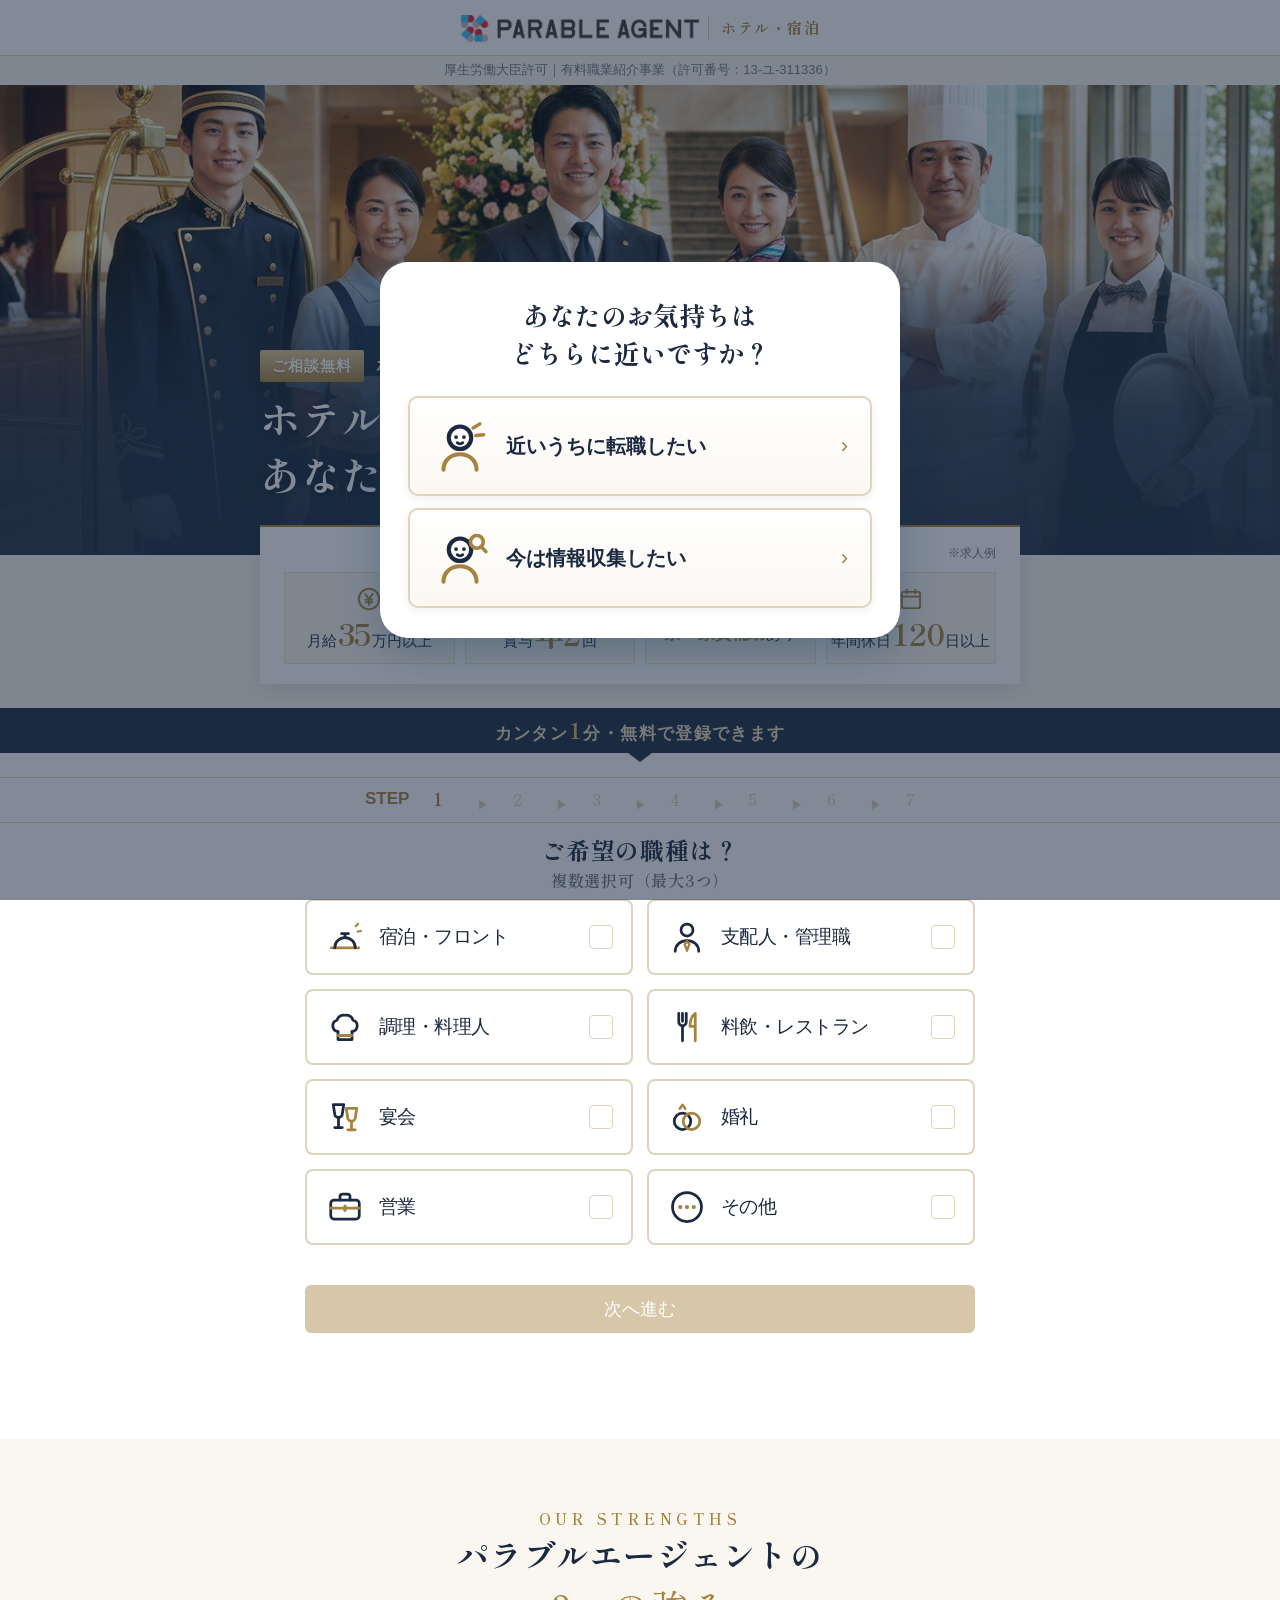
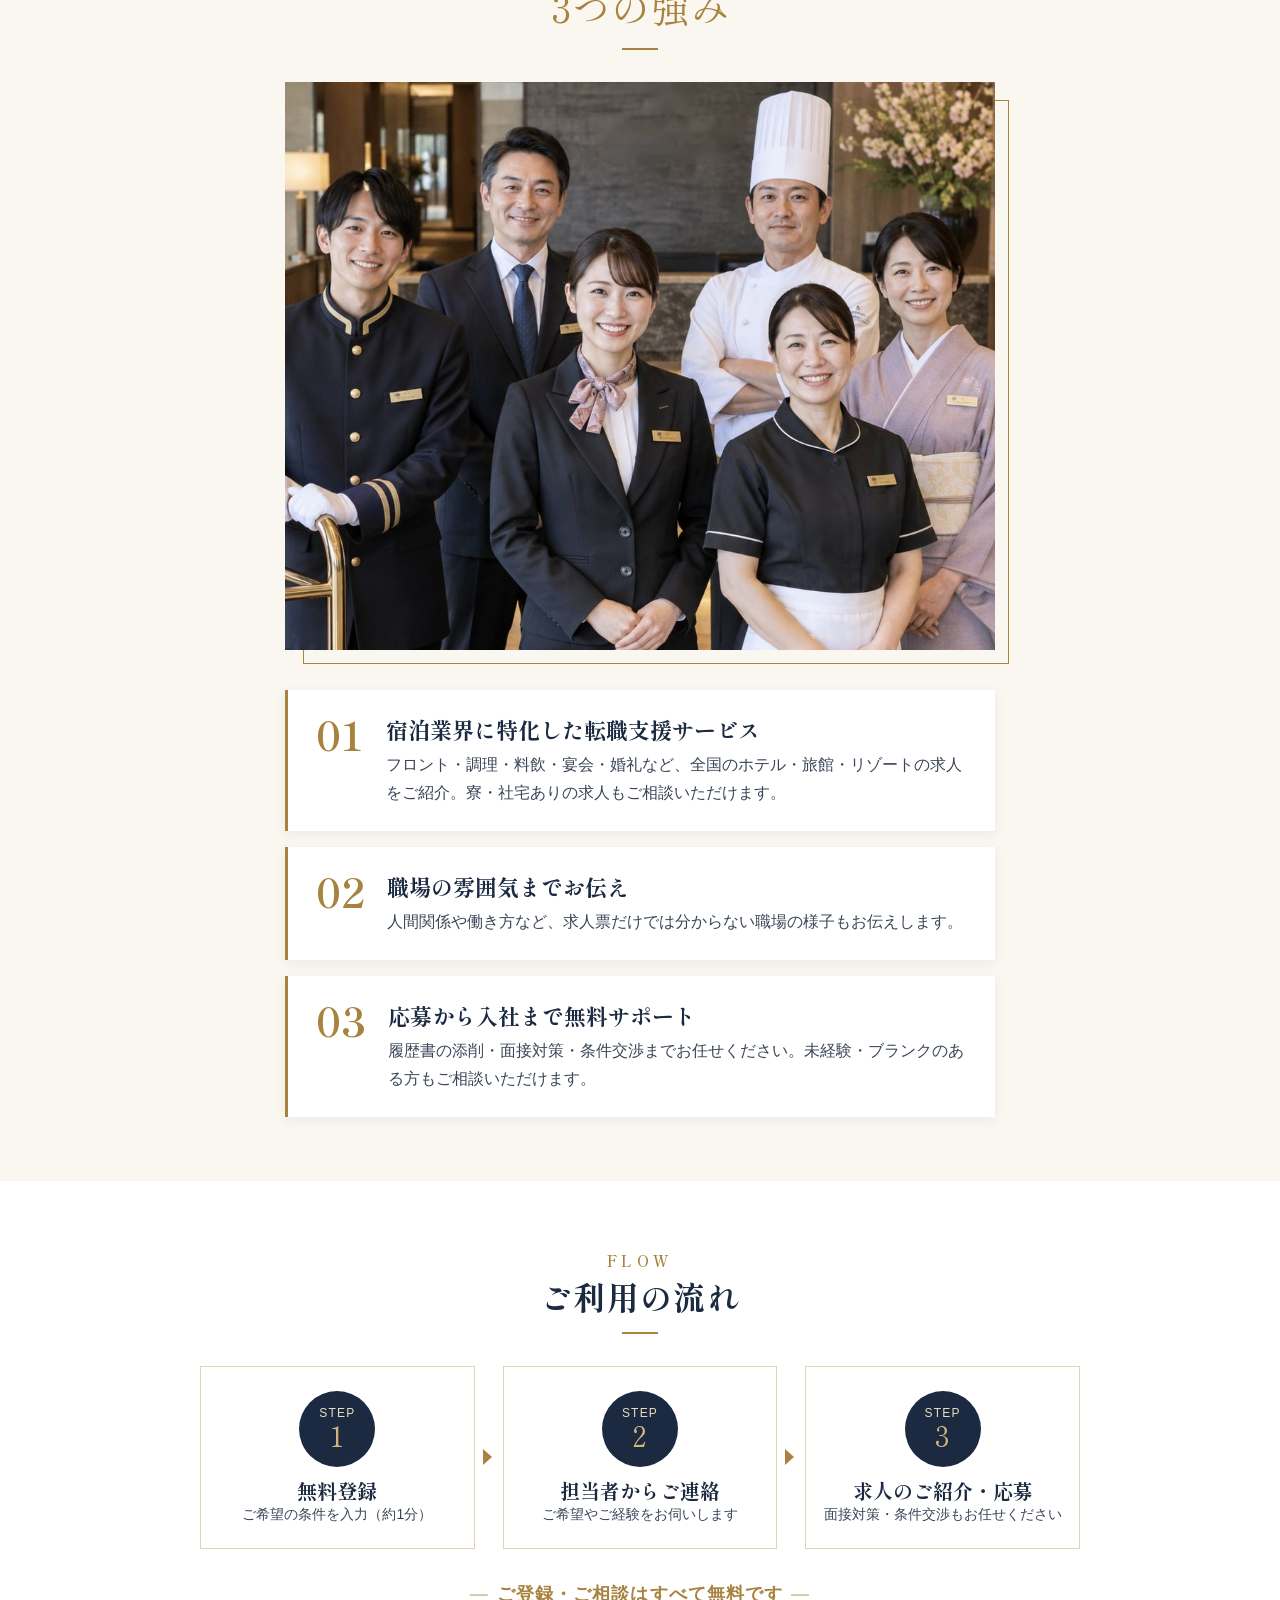
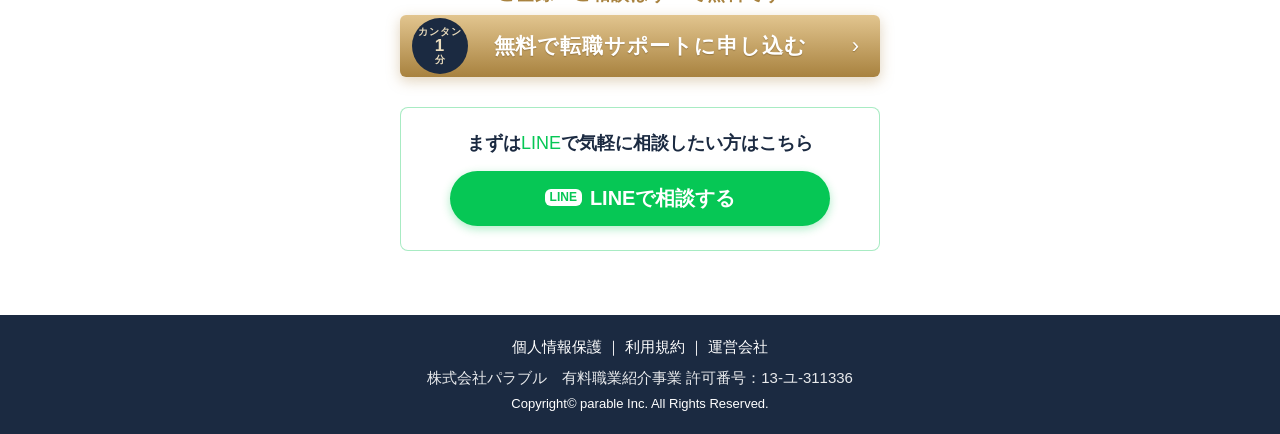
==== commit d1767c3c: "Hotel LP: form starts in the first view, job conditions and license shown, client wording and order," ====
--- a/index.html
+++ b/index.html
@@ -15,15 +15,15 @@
     <meta name="viewport" content="width=device-width,initial-scale=1.0">
     <title>ホテル・旅館の仕事を見つけよう。｜宿泊業界の求人・転職 パラブルエージェント</title>
     <meta name="description" content="職種・勤務地・働き方のご希望に合わせて、ホテル・旅館・宿泊業界の求人をご紹介します。フロント・調理・レストラン・宴会・婚礼まで。登録はカンタン1分、完全無料。">
-    <link rel="stylesheet" href="./css/reset.css?v=20261029a">
-    <link rel="stylesheet" href="./css/style_mini.css?v=20261029a">
-    <link rel="stylesheet" href="./css/lp4.css?v=20261029a">
-    <link rel="stylesheet" href="./css/hotel.css?v=20261029a">
+    <link rel="stylesheet" href="./css/reset.css?v=20261030a">
+    <link rel="stylesheet" href="./css/style_mini.css?v=20261030a">
+    <link rel="stylesheet" href="./css/lp4.css?v=20261030a">
+    <link rel="stylesheet" href="./css/hotel.css?v=20261030a">
     <link rel="preconnect" href="https://fonts.googleapis.com">
     <link rel="preconnect" href="https://fonts.gstatic.com" crossorigin>
     <link rel="stylesheet" href="https://fonts.googleapis.com/css2?family=Shippori+Mincho:wght@600;700&display=swap">
-    <link rel="stylesheet" href="./css/hotel-premium.css?v=20261029a">
-    <link rel="preload" as="image" href="./img/fv-hotel.jpg?v=20261029a">
+    <link rel="stylesheet" href="./css/hotel-premium.css?v=20261030a">
+    <link rel="preload" as="image" href="./img/fv-hotel.jpg?v=20261030a">
 </head>
 
 <body>
@@ -62,35 +62,32 @@
                     <span class="header__sub">ホテル・宿泊</span>
                 </h1>
             </div>
-            <div class="header__p">
-                <p class="sec-inner">完全無料・登録はカンタン1分</p>
-            </div>
+            <p class="hv-license">厚生労働大臣許可｜有料職業紹介事業（許可番号：13-ユ-311336）</p>
         </header>
 
         <main>
-            <!-- FV（写真：img/fv-hotel.jpg） -->
+            <!-- FV（写真：img/fv-hotel.jpg）→ そのままSTEP1につながる構成 -->
             <section class="hv-fv">
-                <div class="hv-fv__photo">
-                    <img src="./img/fv-hotel.jpg?v=20261029a" alt="ホテルで働くスタッフ（ベル・客室清掃・支配人・フロント・調理・レストラン）" width="1400" height="1000" fetchpriority="high" decoding="async">
-                    <p class="hv-fv__badge"><span>ご相談</span><b>無料</b></p>
-                </div>
-                <div class="hv-fv__body">
-                    <p class="hv-fv__eyebrow">ホテル・旅館・リゾートの転職支援</p>
-                    <h2 class="hv-fv__copy">ホテル・旅館で働く、<br><span class="hv-fv__em">あなたの希望を叶えよう。</span></h2>
-                    <p class="hv-fv__lead">全国のホテル・旅館・リゾート求人から、<br class="pc-only">希望の職種・勤務地・働き方に合ったお仕事をご紹介します。</p>
-                    <ul class="hv-points">
-                        <li><span class="hv-points__no">POINT<em>1</em></span><span class="hv-points__txt">宿泊業界に<br>特化した支援</span></li>
-                        <li><span class="hv-points__no">POINT<em>2</em></span><span class="hv-points__txt">職場の雰囲気も<br>ご案内</span></li>
-                        <li><span class="hv-points__no">POINT<em>3</em></span><span class="hv-points__txt">履歴書・面接対策<br>条件交渉もお任せ</span></li>
+                <div class="hv-fv__visual">
+                    <img src="./img/fv-hotel.jpg?v=20261030a" alt="ホテルで働くスタッフ（ベル・客室清掃・支配人・フロント・調理・レストラン）" width="1400" height="1000" fetchpriority="high" decoding="async">
+                    <div class="hv-fv__text">
+                        <p class="hv-fv__eyebrow"><span class="hv-fv__free">ご相談無料</span><span class="hv-fv__service">ホテル・宿泊業界専門の転職支援サービス</span></p>
+                        <h2 class="hv-fv__copy">ホテル・宿泊業界で働く、<br>あなたの希望を叶えよう。</h2>
+                    </div>
+                </div>
+                <div class="hv-fv__card">
+                    <p class="hv-fv__card-hd">好条件の求人をご紹介<small>※求人例</small></p>
+                    <ul class="hv-merits">
+                        <li><svg viewBox="0 0 24 24" aria-hidden="true"><circle cx="12" cy="12" r="9.4" fill="none" stroke="#a8823f" stroke-width="1.8"/><path d="M8.6 7.4 12 12l3.4-4.6M12 12v5.2M9 12.6h6M9 15h6" fill="none" stroke="#a8823f" stroke-width="1.7" stroke-linecap="round" stroke-linejoin="round"/></svg><span>月給<b>35</b>万円以上</span></li>
+                        <li><svg viewBox="0 0 24 24" aria-hidden="true"><rect x="3.4" y="7.4" width="17.2" height="11.4" rx="1.8" fill="none" stroke="#a8823f" stroke-width="1.8"/><circle cx="12" cy="13.1" r="2.6" fill="none" stroke="#a8823f" stroke-width="1.7"/><path d="M6 4.6h12" stroke="#a8823f" stroke-width="1.7" stroke-linecap="round"/></svg><span>賞与<b>年2</b>回</span></li>
+                        <li><svg viewBox="0 0 24 24" aria-hidden="true"><path d="M3.6 11.4 12 4.4l8.4 7" fill="none" stroke="#a8823f" stroke-width="1.8" stroke-linecap="round" stroke-linejoin="round"/><path d="M6.2 9.6v10h11.6v-10" fill="none" stroke="#a8823f" stroke-width="1.8" stroke-linejoin="round"/><rect x="10.2" y="13.6" width="3.6" height="6" fill="none" stroke="#a8823f" stroke-width="1.6"/></svg><span><b class="sm">寮・家賃補助</b>あり</span></li>
+                        <li><svg viewBox="0 0 24 24" aria-hidden="true"><rect x="3.6" y="5.4" width="16.8" height="15" rx="1.8" fill="none" stroke="#a8823f" stroke-width="1.8"/><path d="M3.6 9.8h16.8M8 3.4v3.6M16 3.4v3.6" stroke="#a8823f" stroke-width="1.7" stroke-linecap="round"/></svg><span>年間休日<b>120</b>日以上</span></li>
                     </ul>
                 </div>
+                <p class="hv-fv__start">カンタン<b>1</b>分・無料で登録できます</p>
             </section>
 
             <section class="contents" id="form-top">
-                <div class="hv-form-hd">
-                    <p class="hv-en">ENTRY</p>
-                    <h2 class="hv-hd">カンタン<b>1</b>分・無料でご登録</h2>
-                </div>
                 <div class="step-inner">
                     <form id="entryForm" action="https://webto.salesforce.com/servlet/servlet.WebToLead?encoding=UTF-8" method="POST" accept-charset="UTF-8" novalidate>
                         <input type="hidden" name="oid" value="00D2x0000075l4j">
@@ -111,54 +108,54 @@
                                 <!-- STEP 1 希望職種 -->
                                 <div class="mainarea step01 is-active" data-step="1">
                                     <h2 class="stephd">ご希望の職種は？<span class="multi-note">複数選択可（最大3つ）</span></h2>
-                                    <div class="radio-container" data-max="3">
+                                    <div class="radio-container radio-container--jobs" data-max="3">
                                     <div class="radio radio--check">
                                         <label for="0hT8Sr_1">
                                             <input type="checkbox" id="0hT8Sr_1" name="00NQ900000hT8Sr" value="宿泊・フロント">
                                             <span class="radio__left"><svg class="qual-icon" viewBox="0 0 32 32" fill="none" aria-hidden="true" stroke-linecap="round" stroke-linejoin="round"><path d="M5 24.6h22" stroke="#a8823f" stroke-width="2.2"/><path d="M7.8 24.6a8.2 8.2 0 0 1 16.4 0" stroke="#1b2a41" stroke-width="2.2"/><path d="M16 16.4v-3.2M13.2 13.2h5.6" stroke="#1b2a41" stroke-width="2.2"/><path d="M24.6 7.4l1.8-1.8M26.2 11.6l2.4-.4" stroke="#a8823f" stroke-width="1.8"/></svg></span>
-                                            <div class="radio__right"><span>宿泊・<br>フロント</span></div>
+                                            <div class="radio__right"><span>宿泊・<wbr>フロント</span></div>
                                         </label>
                                     </div>
                                     <div class="radio radio--check">
                                         <label for="0hT8Sr_2">
-                                            <input type="checkbox" id="0hT8Sr_2" name="00NQ900000hT8Sr" value="調理">
+                                            <input type="checkbox" id="0hT8Sr_2" name="00NQ900000hT8Sr" value="支配人・管理職">
+                                            <span class="radio__left"><svg class="qual-icon" viewBox="0 0 32 32" fill="none" aria-hidden="true" stroke-linecap="round" stroke-linejoin="round"><circle cx="16" cy="10.4" r="4.8" stroke="#1b2a41" stroke-width="2.2"/><path d="M6.6 27.4c0-5.2 4.2-8.6 9.4-8.6s9.4 3.4 9.4 8.6" stroke="#1b2a41" stroke-width="2.2"/><path d="M16 19.4l-1.9 2.4 1.9 5.2 1.9-5.2Z" stroke="#a8823f" stroke-width="1.8"/></svg></span>
+                                            <div class="radio__right"><span>支配人・<wbr>管理職</span></div>
+                                        </label>
+                                    </div>
+                                    <div class="radio radio--check">
+                                        <label for="0hT8Sr_3">
+                                            <input type="checkbox" id="0hT8Sr_3" name="00NQ900000hT8Sr" value="調理・料理人">
                                             <span class="radio__left"><svg class="qual-icon" viewBox="0 0 32 32" fill="none" aria-hidden="true" stroke-linecap="round" stroke-linejoin="round"><path d="M10.4 19.6v6.4h11.2v-6.4" stroke="#1b2a41" stroke-width="2.2"/><path d="M10.4 19.6A4.6 4.6 0 0 1 9.6 10.6 5.4 5.4 0 0 1 16 6.6a5.4 5.4 0 0 1 6.4 4 4.6 4.6 0 0 1-.8 9" stroke="#1b2a41" stroke-width="2.2"/><path d="M10.4 22.8h11.2" stroke="#a8823f" stroke-width="2.2"/></svg></span>
-                                            <div class="radio__right"><span>調理</span></div>
-                                        </label>
-                                    </div>
-                                    <div class="radio radio--check">
-                                        <label for="0hT8Sr_3">
-                                            <input type="checkbox" id="0hT8Sr_3" name="00NQ900000hT8Sr" value="料飲・レストラン">
+                                            <div class="radio__right"><span>調理・<wbr>料理人</span></div>
+                                        </label>
+                                    </div>
+                                    <div class="radio radio--check">
+                                        <label for="0hT8Sr_4">
+                                            <input type="checkbox" id="0hT8Sr_4" name="00NQ900000hT8Sr" value="料飲・レストラン">
                                             <span class="radio__left"><svg class="qual-icon" viewBox="0 0 32 32" fill="none" aria-hidden="true" stroke-linecap="round" stroke-linejoin="round"><path d="M9.4 5v7a3 3 0 0 0 3 3v12M12.4 5v6.4M15.4 5v7a3 3 0 0 1-3 3" stroke="#1b2a41" stroke-width="2.2"/><path d="M22.6 27V5c-3 2.2-4.2 6.2-4.2 10.4h4.2" stroke="#a8823f" stroke-width="2.2"/></svg></span>
-                                            <div class="radio__right"><span>料飲・<br>レストラン</span></div>
-                                        </label>
-                                    </div>
-                                    <div class="radio radio--check">
-                                        <label for="0hT8Sr_4">
-                                            <input type="checkbox" id="0hT8Sr_4" name="00NQ900000hT8Sr" value="宴会">
+                                            <div class="radio__right"><span>料飲・<wbr>レストラン</span></div>
+                                        </label>
+                                    </div>
+                                    <div class="radio radio--check">
+                                        <label for="0hT8Sr_5">
+                                            <input type="checkbox" id="0hT8Sr_5" name="00NQ900000hT8Sr" value="宴会">
                                             <span class="radio__left"><svg class="qual-icon" viewBox="0 0 32 32" fill="none" aria-hidden="true" stroke-linecap="round" stroke-linejoin="round"><path d="M6.6 6h8.4l-1.1 7.2a3.1 3.1 0 0 1-6.2 0Z" stroke="#1b2a41" stroke-width="2.2"/><path d="M10.8 16.4v8M7.8 24.4h6" stroke="#1b2a41" stroke-width="2.2"/><path d="M17 9h8.4l-1.1 7.2a3.1 3.1 0 0 1-6.2 0Z" stroke="#a8823f" stroke-width="2.2"/><path d="M21.2 19.4v6.8M18.2 26.2h6" stroke="#a8823f" stroke-width="2.2"/></svg></span>
                                             <div class="radio__right"><span>宴会</span></div>
                                         </label>
                                     </div>
                                     <div class="radio radio--check">
-                                        <label for="0hT8Sr_5">
-                                            <input type="checkbox" id="0hT8Sr_5" name="00NQ900000hT8Sr" value="婚礼">
+                                        <label for="0hT8Sr_6">
+                                            <input type="checkbox" id="0hT8Sr_6" name="00NQ900000hT8Sr" value="婚礼">
                                             <span class="radio__left"><svg class="qual-icon" viewBox="0 0 32 32" fill="none" aria-hidden="true" stroke-linecap="round" stroke-linejoin="round"><circle cx="12.4" cy="19.4" r="6.6" stroke="#1b2a41" stroke-width="2.2"/><circle cx="19.6" cy="19.4" r="6.6" stroke="#a8823f" stroke-width="2.2"/><path d="M10.2 9.4l2.2-3.2 2.2 3.2" stroke="#a8823f" stroke-width="1.9"/></svg></span>
                                             <div class="radio__right"><span>婚礼</span></div>
                                         </label>
                                     </div>
                                     <div class="radio radio--check">
-                                        <label for="0hT8Sr_6">
-                                            <input type="checkbox" id="0hT8Sr_6" name="00NQ900000hT8Sr" value="営業">
+                                        <label for="0hT8Sr_7">
+                                            <input type="checkbox" id="0hT8Sr_7" name="00NQ900000hT8Sr" value="営業">
                                             <span class="radio__left"><svg class="qual-icon" viewBox="0 0 32 32" fill="none" aria-hidden="true" stroke-linecap="round" stroke-linejoin="round"><rect x="4.6" y="10.4" width="22.8" height="15.2" rx="2.6" stroke="#1b2a41" stroke-width="2.2"/><path d="M12 10.4V7.6a2 2 0 0 1 2-2h4a2 2 0 0 1 2 2v2.8" stroke="#1b2a41" stroke-width="2.2"/><path d="M4.6 16.8h22.8" stroke="#a8823f" stroke-width="2.2"/><path d="M16 15.2v3.4" stroke="#a8823f" stroke-width="2.6"/></svg></span>
                                             <div class="radio__right"><span>営業</span></div>
-                                        </label>
-                                    </div>
-                                    <div class="radio radio--check">
-                                        <label for="0hT8Sr_7">
-                                            <input type="checkbox" id="0hT8Sr_7" name="00NQ900000hT8Sr" value="管理・マネジメント">
-                                            <span class="radio__left"><svg class="qual-icon" viewBox="0 0 32 32" fill="none" aria-hidden="true" stroke-linecap="round" stroke-linejoin="round"><path d="M5 26.6h22" stroke="#1b2a41" stroke-width="2.2"/><rect x="7.6" y="17" width="4.4" height="9.6" rx="1" stroke="#1b2a41" stroke-width="2.2"/><rect x="13.8" y="11.6" width="4.4" height="15" rx="1" stroke="#1b2a41" stroke-width="2.2"/><rect x="20" y="6" width="4.4" height="20.6" rx="1" stroke="#a8823f" stroke-width="2.2"/></svg></span>
-                                            <div class="radio__right"><span>管理・<br>マネジメント</span></div>
                                         </label>
                                     </div>
                                     <div class="radio radio--check">
@@ -402,13 +399,13 @@
                     <p class="hv-en">OUR STRENGTHS</p>
                     <h2 class="hv-hd">パラブルエージェントの<br><span class="hv-hd__em">3つの強み</span></h2>
                     <figure class="hv-strength__photo">
-                        <img src="./img/team-hotel.jpg?v=20261029a" alt="ホテル・旅館で働くさまざまな職種のスタッフ" width="1000" height="801" loading="lazy" decoding="async">
+                        <img src="./img/team-hotel.jpg?v=20261030a" alt="ホテル・旅館で働くさまざまな職種のスタッフ" width="1000" height="801" loading="lazy" decoding="async">
                     </figure>
                     <ol class="hv-strength__list">
                         <li>
                             <span class="hv-strength__no">01</span>
                             <div class="hv-strength__body">
-                                <h3>宿泊業界に特化した求人紹介</h3>
+                                <h3>宿泊業界に特化した転職支援サービス</h3>
                                 <p>フロント・調理・料飲・宴会・婚礼など、全国のホテル・旅館・リゾートの求人をご紹介。寮・社宅ありの求人もご相談いただけます。</p>
                             </div>
                         </li>
@@ -483,7 +480,7 @@
     </div>
 
     <script src="https://yubinbango.github.io/yubinbango/yubinbango.js" charset="UTF-8" defer></script>
-    <script src="./js/hotel.js?v=20261029a" defer></script>
+    <script src="./js/hotel.js?v=20261030a" defer></script>
 </body>
 
 </html>
--- a/css/hotel-premium.css
+++ b/css/hotel-premium.css
@@ -25,65 +25,83 @@
 
 /* ===== ヘッダー ===== */
 .hv-header { background: #fff; position: relative; z-index: 2; }
-.hv-header .header__inner { padding: 10px 0 9px; }
+.hv-header .header__inner { padding: 8px 0 6px; }
 .hv-header .header__sub { color: var(--gold); border-left-color: var(--pink-pale3); font-family: var(--mincho); font-weight: 700; }
-.hv-header .header__p {
-  background: var(--navy); color: #eadcbd; font-size: 1.1rem; letter-spacing: .14em; padding: 4px 0 5px;
-}
+.hv-header .header__p { background: var(--navy); color: #eadcbd; font-size: 1.1rem; letter-spacing: .14em; padding: 4px 0 5px; }
 .hv-header .header__p .sec-inner { padding: 0; }
-
-/* ===== FV ===== */
-.hv-fv { background: var(--ivory); padding-bottom: 26px; }
-.hv-fv__photo { position: relative; line-height: 0; }
-.hv-fv__photo img { width: 100%; height: auto; display: block; aspect-ratio: 1400 / 1000; object-fit: cover; }
-.hv-fv__photo::after {           /* 写真の下端をアイボリーになじませる */
-  content: ""; position: absolute; left: 0; right: 0; bottom: 0; height: 26%;
-  background: linear-gradient(180deg, rgba(250,247,241,0) 0%, rgba(250,247,241,.85) 100%);
+.hv-license {                      /* 有料職業紹介事業の許可表示（小さく） */
+  background: var(--ivory); border-top: 1px solid var(--pink-pale3);
+  text-align: center; font-size: 1.0rem; line-height: 1.4; color: var(--grey);
+  padding: 3px 8px 4px; letter-spacing: 0; white-space: nowrap; overflow: hidden; text-overflow: ellipsis;
+}
+@media screen and (max-width: 371px) { .hv-license { font-size: .9rem; } }
+
+/* ===== FV：写真＋コピー → 好条件 → そのままSTEP1 ===== */
+.hv-fv { background: var(--ivory); }
+.hv-fv__visual { position: relative; line-height: 0; overflow: hidden; }
+.hv-fv__visual img {
+  width: 100%; height: 252px; display: block; object-fit: cover; object-position: center 8%;
+}
+.hv-fv__visual::after {            /* コピーを読みやすくするネイビーのグラデーション（顔にはかからない） */
+  content: ""; position: absolute; left: 0; right: 0; bottom: 0; height: 64%;
+  background: linear-gradient(180deg, rgba(27,42,65,0) 0%, rgba(27,42,65,.62) 30%, rgba(27,42,65,.86) 52%, rgba(27,42,65,.95) 100%);
   pointer-events: none;
 }
-.hv-fv__badge {
-  position: absolute; right: 12px; top: 12px; z-index: 1;
-  width: 64px; height: 64px; border-radius: 50%;
-  background: rgba(27, 42, 65, .92); color: #fff; line-height: 1.1;
-  display: flex; flex-direction: column; align-items: center; justify-content: center;
-  box-shadow: 0 0 0 3px rgba(255,255,255,.85), 0 0 0 4px var(--gold);
-  font-size: 1.0rem; letter-spacing: .08em;
-}
-.hv-fv__badge b { font-family: var(--mincho); font-size: 1.9rem; color: var(--gold-l); letter-spacing: .04em; }
-
-.hv-fv__body {
-  position: relative; z-index: 1;
-  margin: -34px 14px 0; padding: 20px 18px 18px;
-  background: #fff; border-top: 3px solid var(--gold);
-  box-shadow: 0 8px 26px rgba(27, 42, 65, .12);
-  text-align: center;
-}
-.hv-fv__eyebrow {
-  display: inline-flex; align-items: center; gap: 10px;
-  font-size: 1.1rem; font-weight: 600; color: var(--gold); letter-spacing: .12em; margin-bottom: 10px;
-}
-.hv-fv__eyebrow::before, .hv-fv__eyebrow::after { content: ""; width: 18px; height: 1px; background: var(--gold); }
+.hv-fv__text { position: absolute; left: 0; right: 0; bottom: 0; z-index: 1; padding: 0 14px 24px; line-height: 1.4; }
+.hv-fv__eyebrow { display: flex; align-items: center; gap: 7px; margin-bottom: 5px; flex-wrap: nowrap; }
+.hv-fv__free {                     /* ご相談無料：横長のラベル */
+  flex: none; background: linear-gradient(180deg, #e2c58f 0%, var(--gold) 100%); color: #fff;
+  font-size: 1.05rem; font-weight: 700; letter-spacing: .06em; padding: 3px 7px 4px; border-radius: 2px;
+  text-shadow: 0 1px 1px rgba(80, 55, 15, .35);
+}
+.hv-fv__service { font-size: 1.15rem; font-weight: 700; color: #f1e4c6; letter-spacing: .02em; white-space: nowrap; text-shadow: 0 1px 6px rgba(10, 18, 30, .8); }
 .hv-fv__copy {
-  font-family: var(--mincho); font-weight: 700; color: var(--navy);
-  font-size: 2.2rem; line-height: 1.5; letter-spacing: .04em; margin-bottom: 10px;
-}
-.hv-fv__em { font-size: 1.12em; background: linear-gradient(transparent 72%, #efe2c6 72%); }
-.hv-fv__lead { font-size: 1.25rem; line-height: 1.8; color: #3b4658; margin-bottom: 16px; text-align: left; }
-
-.hv-points { display: grid; grid-template-columns: repeat(3, minmax(0, 1fr)); gap: 6px; }
-.hv-points li {
-  border: 1px solid var(--pink-pale3); background: var(--ivory);
-  padding: 9px 3px 10px; display: flex; flex-direction: column; align-items: center; gap: 5px;
-}
-.hv-points__no {
-  font-size: .9rem; font-weight: 700; letter-spacing: .14em; color: var(--gold);
-  display: flex; align-items: baseline; gap: 2px;
-}
-.hv-points__no em { font-style: normal; font-family: var(--mincho); font-size: 1.7rem; line-height: 1; }
-.hv-points__txt { font-size: 1.1rem; font-weight: 700; line-height: 1.45; color: var(--navy); letter-spacing: -.01em; }
+  font-family: var(--mincho); font-weight: 700; color: #fff;
+  font-size: 2.15rem; line-height: 1.42; letter-spacing: .03em;
+  text-shadow: 0 1px 8px rgba(0, 0, 0, .35);
+}
 @media screen and (max-width: 371px) {
-  .hv-fv__copy { font-size: 2.0rem; }
-  .hv-points__txt { font-size: 1.0rem; }
+  .hv-fv__copy { font-size: 1.9rem; }
+  .hv-fv__service { font-size: 1.02rem; }
+  .hv-fv__free { font-size: .95rem; padding: 3px 5px 4px; }
+}
+
+.hv-fv__card {
+  position: relative; z-index: 2; margin: -14px 12px 0; padding: 8px 10px 10px;
+  background: #fff; border-top: 2px solid var(--gold); box-shadow: 0 6px 20px rgba(27, 42, 65, .12);
+}
+.hv-fv__card-hd {
+  text-align: center; font-size: 1.15rem; font-weight: 700; color: var(--navy); letter-spacing: .08em;
+  margin-bottom: 6px; position: relative;
+}
+.hv-fv__card-hd small { position: absolute; right: 0; top: 1px; font-size: .9rem; font-weight: 500; color: var(--grey); letter-spacing: 0; }
+.hv-merits { display: grid; grid-template-columns: repeat(2, minmax(0, 1fr)); gap: 5px; }
+.hv-merits li {
+  display: flex; align-items: center; gap: 5px; background: var(--ivory); border: 1px solid #ece2cf;
+  padding: 5px 6px; min-height: 38px; font-size: 1.15rem; font-weight: 700; color: var(--navy); line-height: 1.2; white-space: nowrap;
+}
+.hv-merits svg { flex: none; width: 19px; height: 19px; }
+.hv-merits b { font-family: var(--mincho); font-size: 2.1rem; color: var(--gold); margin: 0 1px; line-height: 1; letter-spacing: -.01em; }
+.hv-merits b.sm { font-family: inherit; font-size: 1.35rem; margin: 0 1px 0 0; }
+@media screen and (max-width: 371px) {
+  .hv-merits li { font-size: 1.02rem; padding: 5px 4px; gap: 4px; }
+  .hv-merits b { font-size: 1.85rem; }
+  .hv-merits b.sm { font-size: 1.2rem; }
+  .hv-merits svg { width: 16px; height: 16px; }
+}
+
+.hv-fv__start {                    /* フォームへつなぐ帯（下向きの矢印） */
+  position: relative; margin-top: 10px; background: var(--navy); color: #eadcbd;
+  text-align: center; font-size: 1.25rem; font-weight: 700; letter-spacing: .08em; padding: 6px 0 7px;
+}
+.hv-fv__start b { font-family: var(--mincho); font-size: 1.6rem; color: var(--gold-l); margin: 0 1px; }
+.hv-fv__start::after {
+  content: ""; position: absolute; left: 50%; bottom: -9px; margin-left: -12px;
+  border: 12px solid transparent; border-top: 9px solid var(--navy); border-bottom: 0;
+}
+/* 画面の低いスマホ（iPhone SE など）は写真を少し低くして STEP1 を早く見せる */
+@media screen and (max-width: 767px) and (max-height: 700px) {
+  .hv-fv__visual img { height: 214px; }
 }
 
 /* ===== 共通見出し ===== */
@@ -100,9 +118,20 @@
 .hv-hd__em { font-size: 1.2em; color: var(--gold); }
 
 /* ===== フォーム ===== */
-.contents { padding-top: 26px; background: #fff; }
-.hv-form-hd .hv-hd { margin-bottom: 14px; }
+.contents { padding-top: 12px; background: #fff; }
 .comstep-bg { border-top: 1px solid var(--pink-pale3); }
+.step01 .stephd { padding: 10px 0 8px; }
+/* STEP1（職種）：横長のコンパクトなカードにして、FVから選択肢がすぐ見えるようにする */
+.radio-container--jobs { gap: 7px; max-width: 380px; }
+.radio-container--jobs .radio label {
+  display: flex; align-items: center; gap: 6px; padding: 7px 8px; min-height: 48px; text-align: left;
+}
+.radio-container--jobs .radio label .radio__left { flex: none; width: 26px; margin: 0; }
+.radio-container--jobs .radio label .radio__left svg { width: 26px; height: 26px; max-width: 26px; }
+.radio-container--jobs .radio label .radio__right { flex: 1 1 0; width: auto; min-width: 0; text-align: left; font-size: 1.2rem; line-height: 1.3; letter-spacing: -.03em; }
+.radio-container--jobs .radio label .radio__right > span { display: flex; align-items: center; justify-content: space-between; gap: 4px; text-align: left; word-break: keep-all; overflow-wrap: normal; }
+.radio-container--jobs .radio label .radio__right > span::after { flex: none; margin: 0; }
+@media screen and (max-width: 371px) { .radio-container--jobs .radio label .radio__right { font-size: 1.08rem; } }
 .comstep .stepnum { font-family: var(--mincho); }
 .stephd { font-family: var(--mincho); letter-spacing: .03em; }
 .radio label { border-radius: 8px; }
@@ -167,7 +196,7 @@
   box-shadow: 0 3px 12px rgba(27, 42, 65, .06);
 }
 .hv-strength__no { flex: none; font-family: var(--mincho); font-size: 2.6rem; line-height: 1; color: var(--gold); font-weight: 700; }
-.hv-strength__body h3 { font-family: var(--mincho); font-size: 1.55rem; font-weight: 700; color: var(--navy); line-height: 1.45; margin-bottom: 5px; }
+.hv-strength__body h3 { font-family: var(--mincho); font-size: 1.42rem; font-weight: 700; color: var(--navy); line-height: 1.45; margin-bottom: 5px; }
 .hv-strength__body p { font-size: 1.22rem; line-height: 1.75; color: #3b4658; }
 
 /* ===== ご利用の流れ ===== */
@@ -215,23 +244,32 @@
   .hv-header .header__inner { padding: 14px 0 12px; }
   .hv-header .header__p { font-size: 1.5rem; }
 
-  .hv-fv { padding-bottom: 44px; }
-  .hv-fv__photo img { max-height: 640px; object-position: center top; }
-  .hv-fv__badge { width: 104px; height: 104px; right: 28px; top: 24px; font-size: 1.5rem; }
-  .hv-fv__badge b { font-size: 3.0rem; }
-  .hv-fv__body { max-width: 760px; margin: -90px auto 0; padding: 34px 48px 32px; }
-  .hv-fv__eyebrow { font-size: 1.6rem; }
-  .hv-fv__copy { font-size: 3.8rem; }
-  .hv-fv__lead { font-size: 1.7rem; text-align: center; margin-bottom: 24px; }
-  .hv-points { gap: 14px; }
-  .hv-points li { padding: 16px 8px; }
-  .hv-points__no { font-size: 1.3rem; }
-  .hv-points__no em { font-size: 2.6rem; }
-  .hv-points__txt { font-size: 1.7rem; }
+  .hv-license { font-size: 1.3rem; padding: 5px 0 6px; }
+  .hv-fv__visual img { height: 470px; object-position: center 12%; }
+  .hv-fv__text { padding: 0 0 52px; max-width: 760px; margin: 0 auto; }
+  .hv-fv__eyebrow { gap: 12px; margin-bottom: 8px; }
+  .hv-fv__free { font-size: 1.5rem; padding: 5px 12px 6px; }
+  .hv-fv__service { font-size: 1.8rem; }
+  .hv-fv__copy { font-size: 4.0rem; }
+  .hv-fv__card { max-width: 760px; margin: -30px auto 0; padding: 16px 24px 20px; }
+  .hv-fv__card-hd { font-size: 1.7rem; margin-bottom: 12px; }
+  .hv-fv__card-hd small { font-size: 1.2rem; top: 4px; }
+  .hv-merits { grid-template-columns: repeat(4, minmax(0, 1fr)); gap: 10px; }
+  .hv-merits li { flex-direction: column; justify-content: center; text-align: center; min-height: 92px; font-size: 1.5rem; gap: 6px; padding: 10px 6px; }
+  .hv-merits svg { width: 26px; height: 26px; }
+  .hv-merits b { font-size: 3.0rem; }
+  .hv-merits b.sm { font-size: 1.7rem; }
+  .hv-fv__start { margin-top: 24px; font-size: 1.7rem; padding: 10px 0 11px; }
+  .hv-fv__start b { font-size: 2.2rem; }
+  .contents { padding-top: 24px; }
+  .radio-container--jobs { gap: 14px; max-width: 670px; }
+  .radio-container--jobs .radio label { min-height: 76px; padding: 12px 18px; gap: 14px; }
+  .radio-container--jobs .radio label .radio__left { width: 40px; }
+  .radio-container--jobs .radio label .radio__left svg { width: 40px; height: 40px; max-width: 40px; }
+  .radio-container--jobs .radio label .radio__right { font-size: 1.9rem; }
 
   .hv-en { font-size: 1.5rem; }
   .hv-hd { font-size: 3.2rem; margin-bottom: 32px; }
-  .contents { padding-top: 44px; }
 
   .pref-any { max-width: 670px; }
   .pref-any span { font-size: 1.8rem; padding: 14px; }
